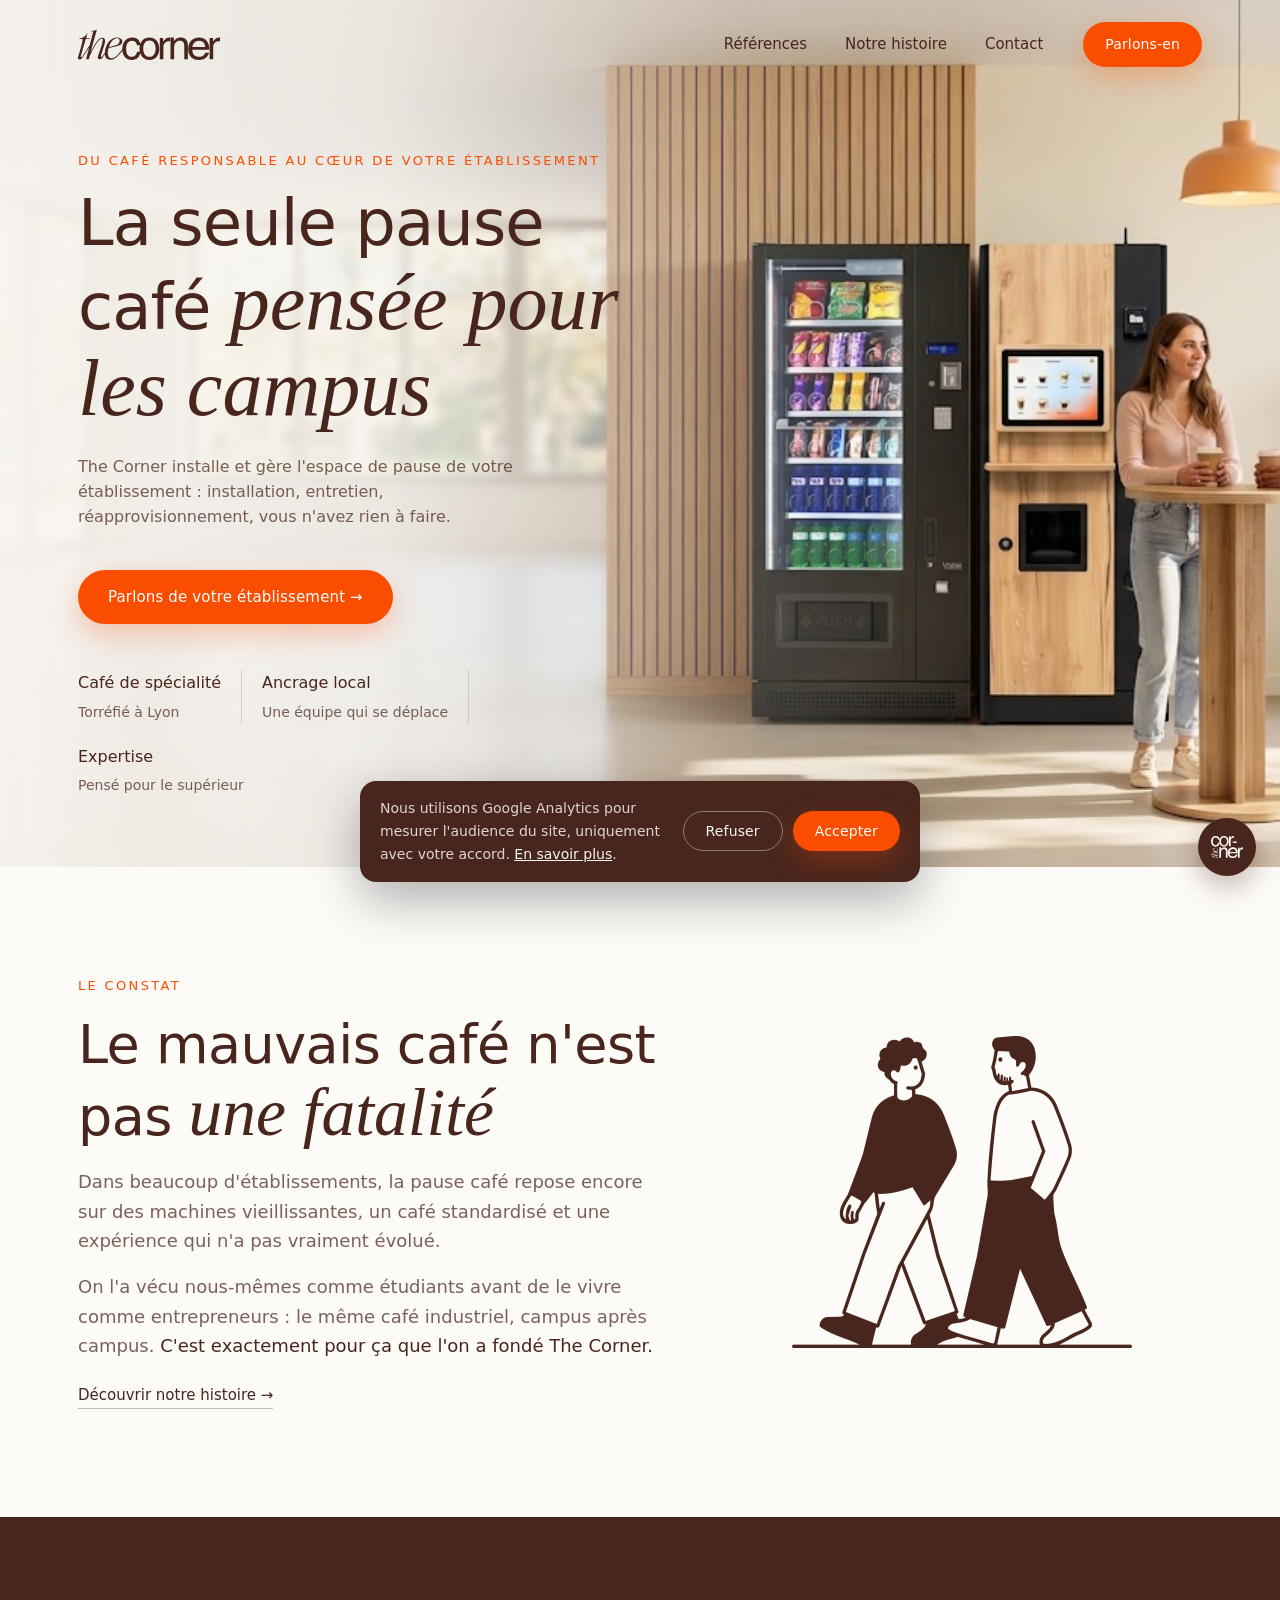
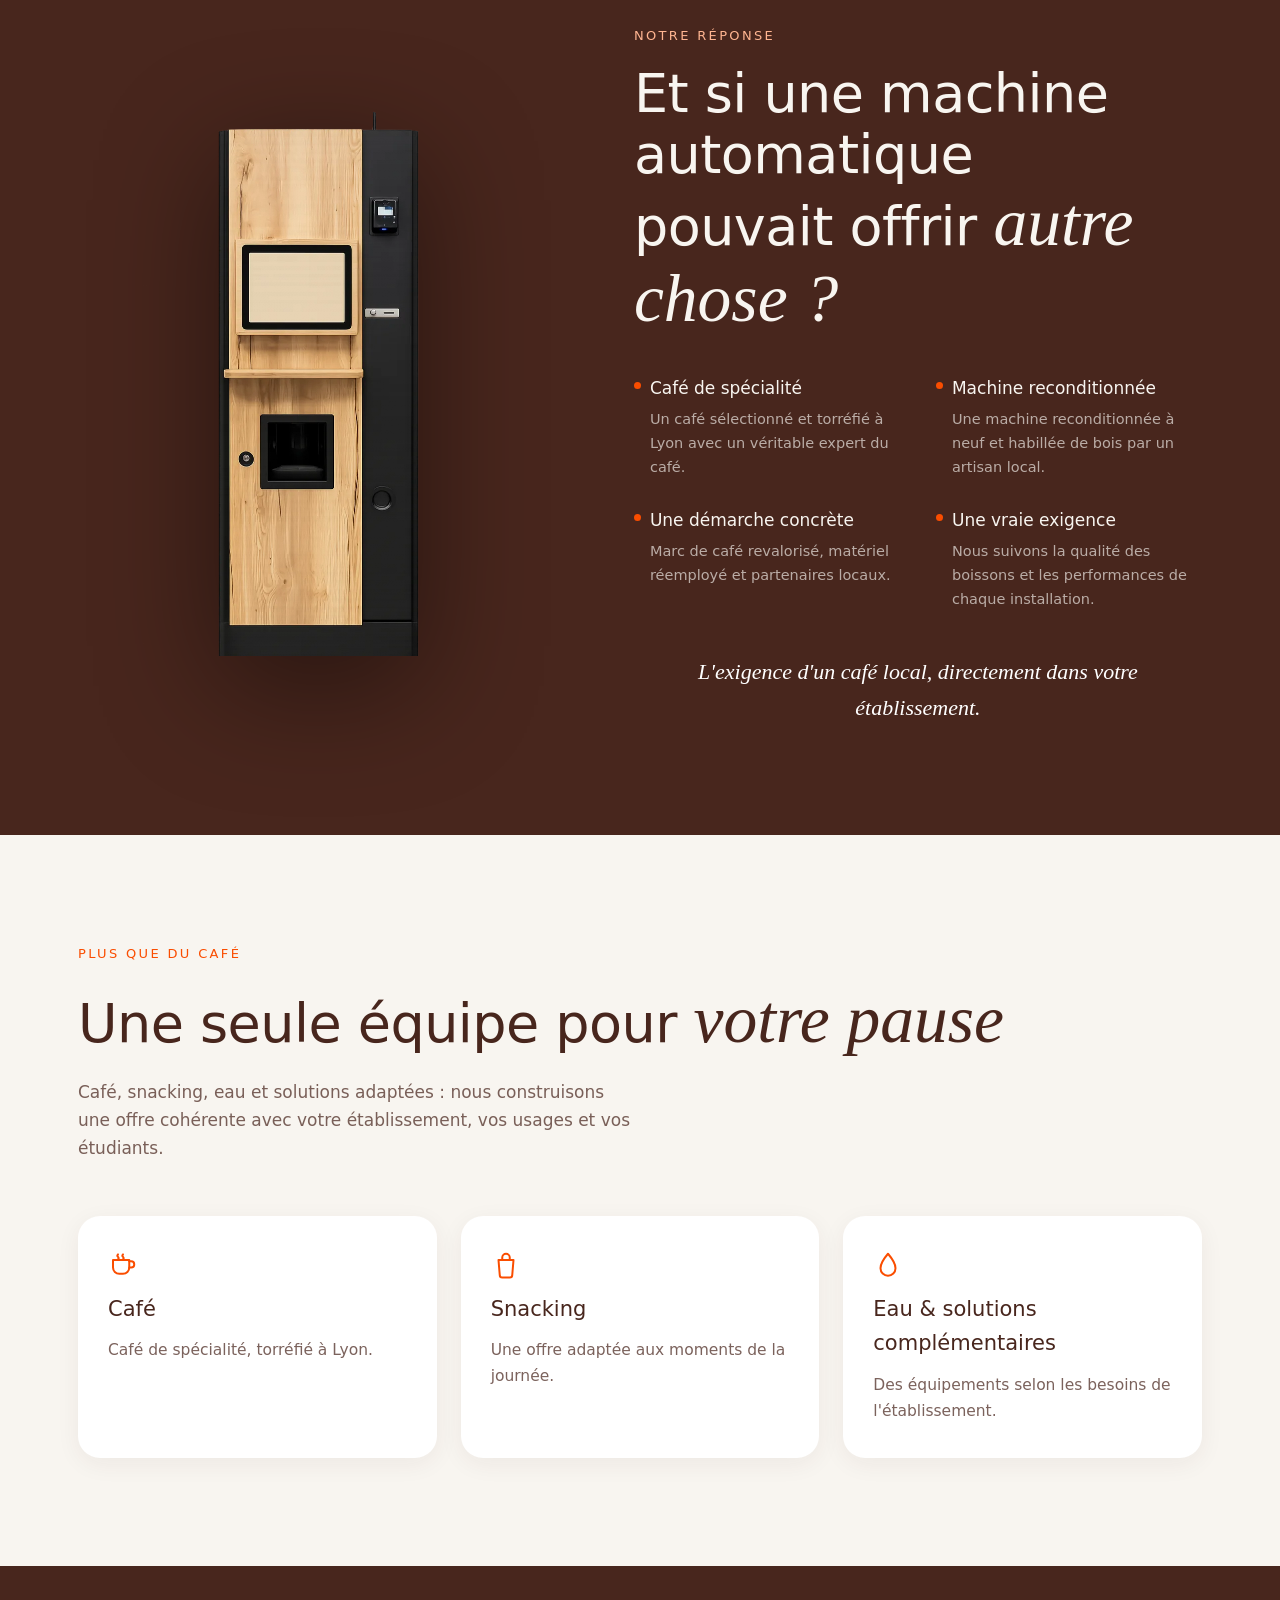
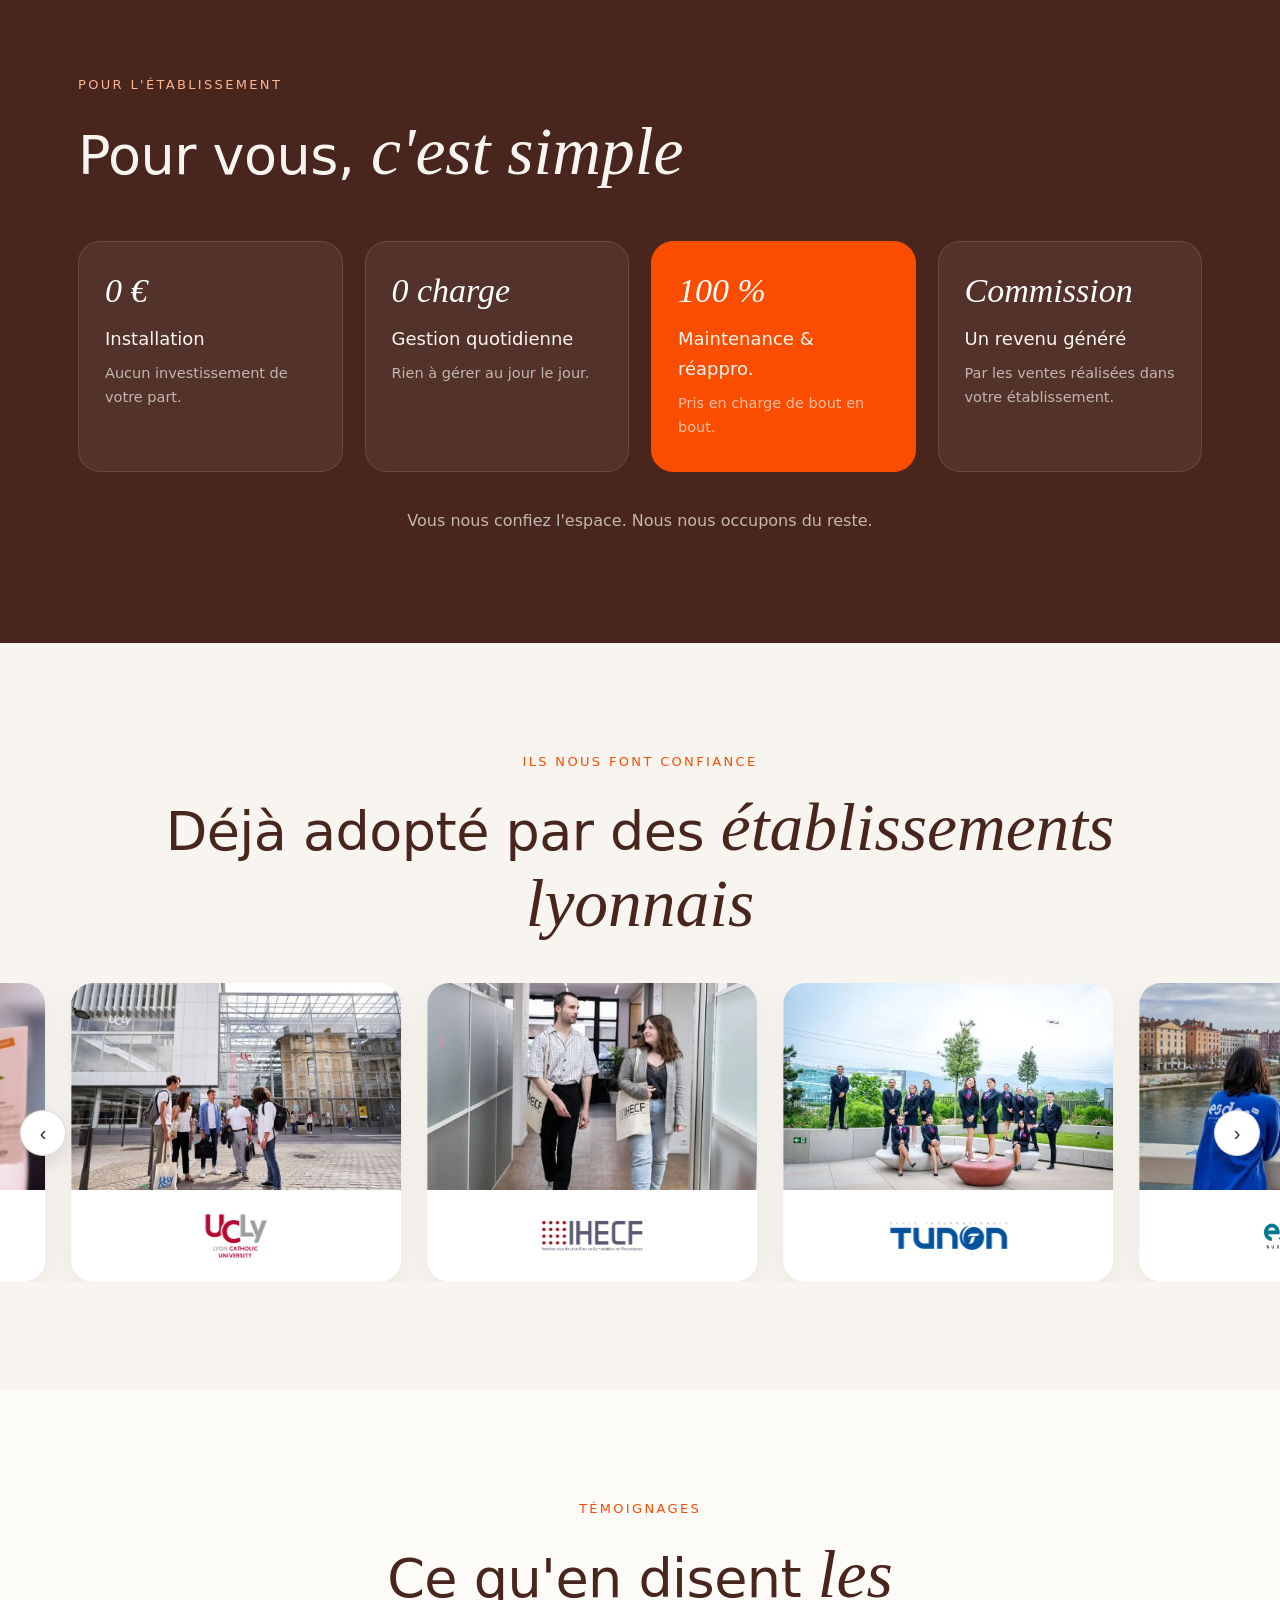
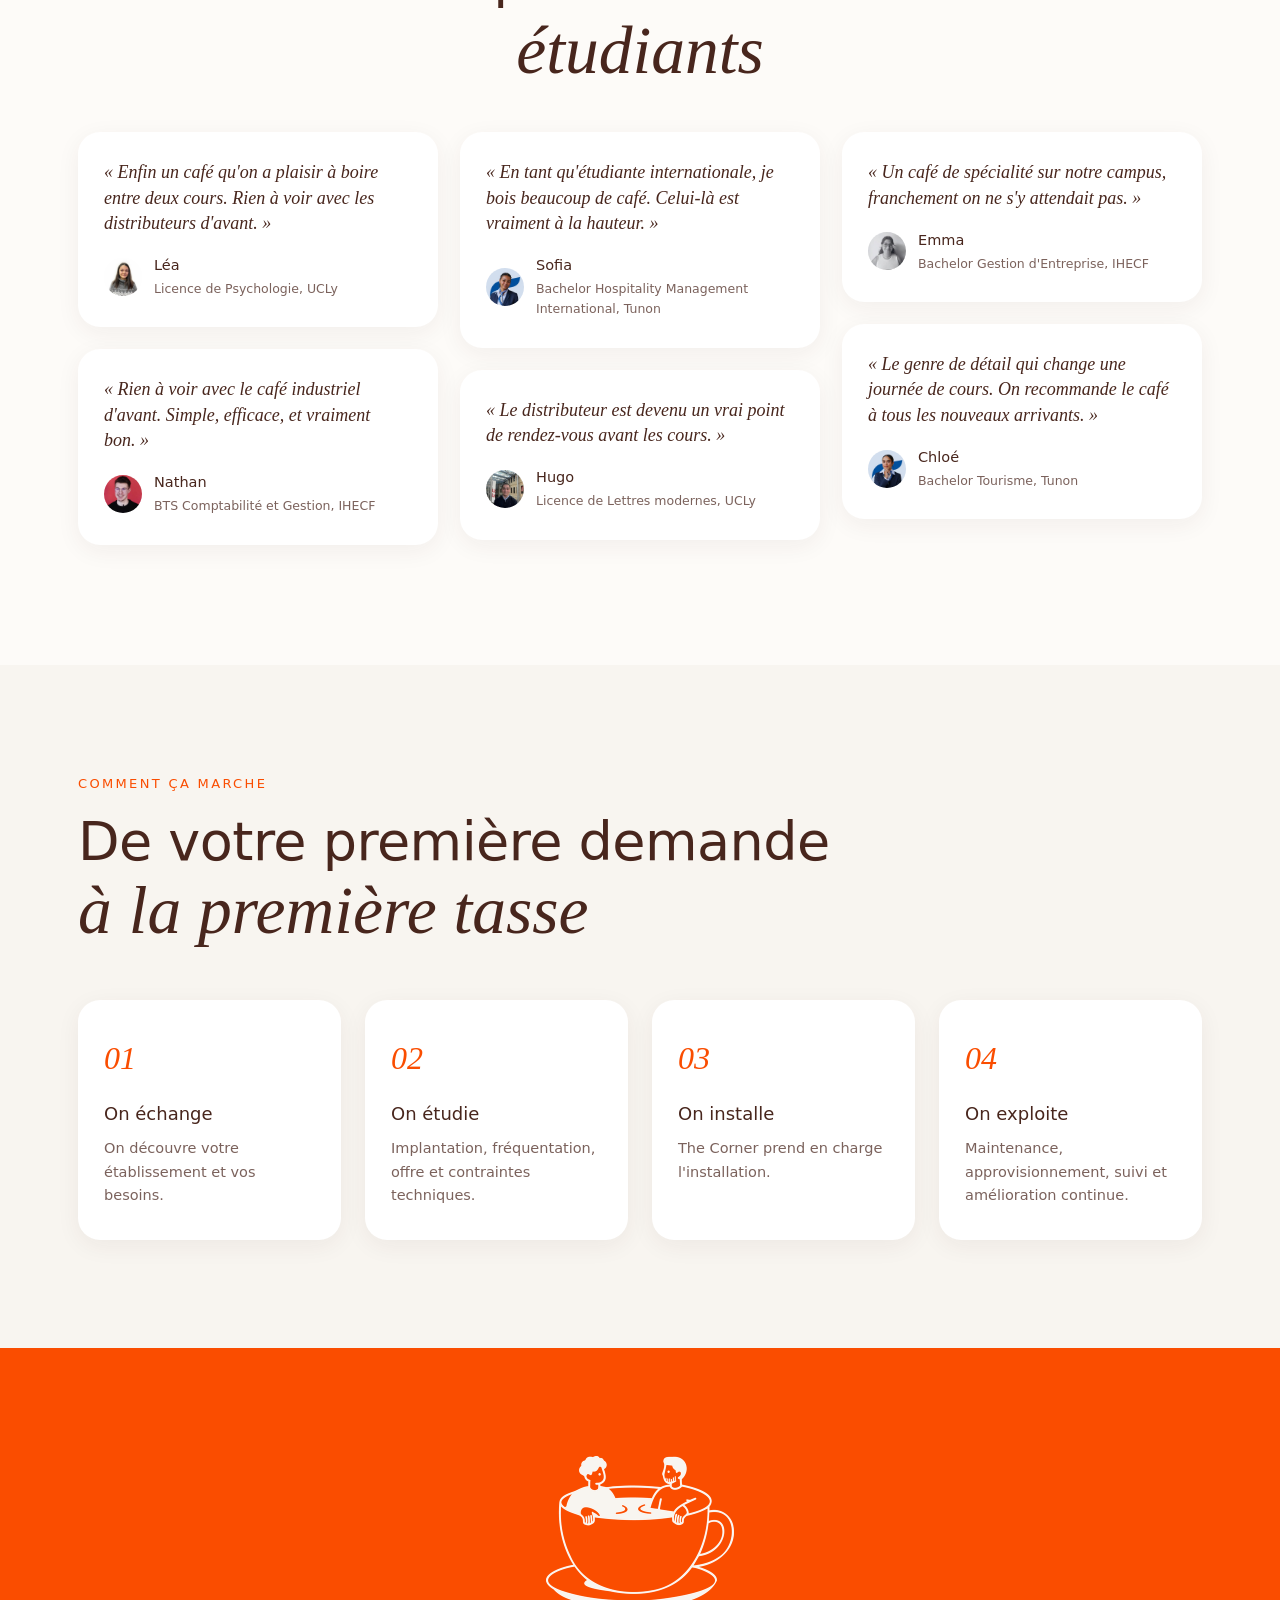
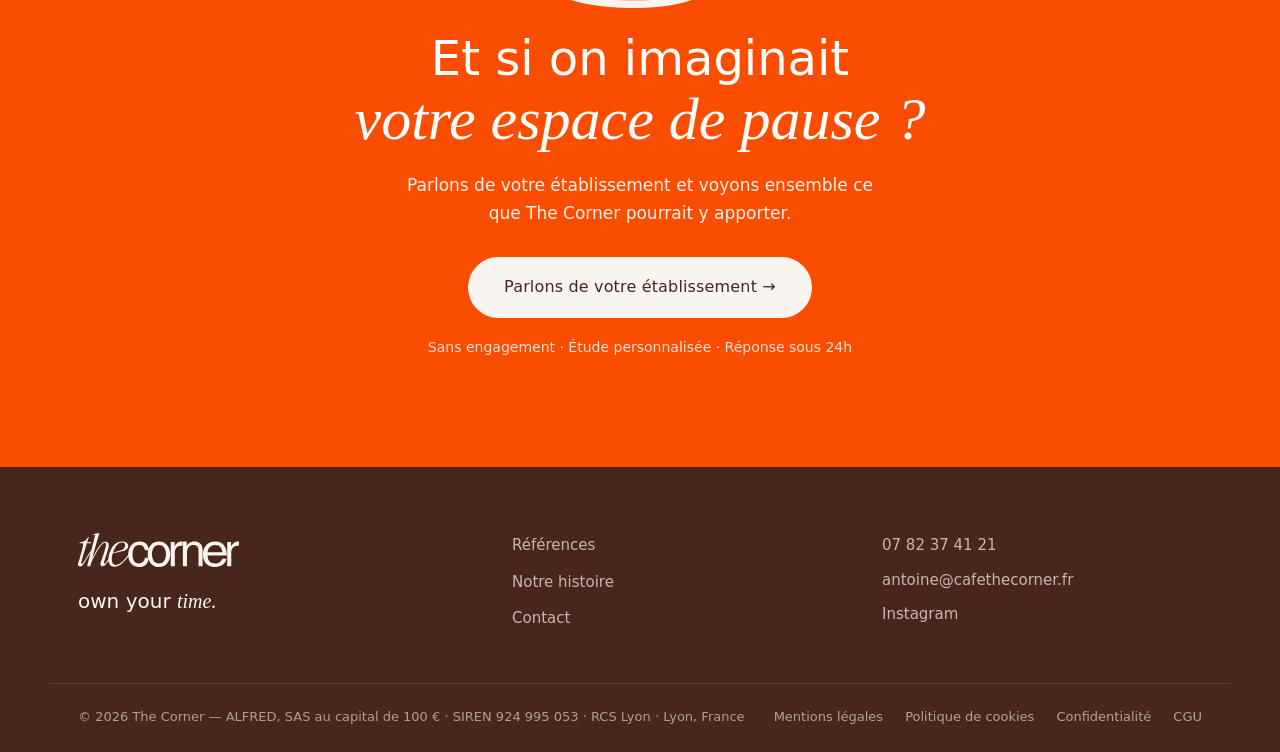
==== index.html @ 3a8b6c9b "Défère le chargement du CSS Calendly (non render-blocking) Le widget.css de Calendly était chargé en" ====
<!DOCTYPE html>
<html lang="fr">
<head>
  <meta charset="UTF-8">
  <meta name="viewport" content="width=device-width, initial-scale=1.0">
  <title>Distributeur automatique de café pour campus & écoles | The Corner</title>
  <meta name="description" content="The Corner installe un distributeur automatique de café de spécialité sur votre campus à Lyon : gratuit pour l'établissement, maintenance et réapprovisionnement inclus.">
  <meta property="og:title" content="The Corner — Distributeur automatique de café pour campus & écoles">
  <meta property="og:description" content="Installation gratuite, maintenance incluse, zéro charge de gestion. Le spécialiste du distributeur automatique de café de spécialité pour les campus, à Lyon.">
  <meta property="og:type" content="website">
  <meta property="og:url" content="https://cafethecorner.fr/">
  <meta property="og:locale" content="fr_FR">
  <link rel="canonical" href="https://cafethecorner.fr/">
  <meta property="og:image" content="https://cafethecorner.fr/assets/img/photos/og-image.jpg">
  <meta name="twitter:card" content="summary_large_image">
  <meta name="twitter:title" content="The Corner — Distributeur automatique de café pour campus & écoles">
  <meta name="twitter:description" content="Installation gratuite, maintenance incluse, zéro charge de gestion. Le spécialiste du café de spécialité pour les campus, à Lyon.">
  <meta name="twitter:image" content="https://cafethecorner.fr/assets/img/photos/og-image.jpg">
  <link rel="icon" type="image/png" href="assets/img/logos/favicon.png">
  <link rel="apple-touch-icon" href="assets/img/logos/apple-touch-icon.png">
  <link rel="preload" href="assets/fonts/Poppins-Light.otf" as="font" type="font/otf" crossorigin>
  <link rel="preload" href="assets/fonts/Poppins-Regular.otf" as="font" type="font/otf" crossorigin>
  <link rel="preload" href="assets/fonts/Poppins-Medium.otf" as="font" type="font/otf" crossorigin>
  <link rel="preload" href="assets/fonts/Newsreader-Italic.ttf" as="font" type="font/ttf" crossorigin>
  <link rel="stylesheet" href="assets/css/style.css">
  <link rel="preload" as="style" href="https://assets.calendly.com/assets/external/widget.css" onload="this.onload=null;this.rel='stylesheet'">
  <noscript><link rel="stylesheet" href="https://assets.calendly.com/assets/external/widget.css"></noscript>
  <script type="application/ld+json">
  {
    "@context": "https://schema.org",
    "@type": "Organization",
    "name": "The Corner",
    "alternateName": "ALFRED",
    "url": "https://cafethecorner.fr/",
    "logo": "https://cafethecorner.fr/assets/img/logos/apple-touch-icon.png",
    "image": "https://cafethecorner.fr/assets/img/photos/og-image.jpg",
    "description": "The Corner installe des distributeurs automatiques de café de spécialité sur les campus étudiants à Lyon : installation gratuite, maintenance incluse, commission reversée à l'établissement.",
    "address": {
      "@type": "PostalAddress",
      "streetAddress": "5 rue Gabillot",
      "addressLocality": "Lyon",
      "postalCode": "69003",
      "addressCountry": "FR"
    },
    "contactPoint": {
      "@type": "ContactPoint",
      "telephone": "+33782374121",
      "email": "antoine@cafethecorner.fr",
      "contactType": "customer service",
      "areaServed": "FR",
      "availableLanguage": "French"
    },
    "sameAs": [
      "https://instagram.com/thecorner.coffee"
    ]
  }
  </script>
</head>
<body>

  <header class="header" id="header">
    <div class="container header__inner">
      <a href="index.html" class="header__logo" aria-label="The Corner — accueil">
        <img class="header__logo-img header__logo-img--dark" src="assets/img/logos/logo_principal_marron.svg" alt="The Corner" width="160" height="32">
        <img class="header__logo-img header__logo-img--light" src="assets/img/logos/logo_principal_blanc.svg" alt="The Corner" width="160" height="32">
      </a>
      <div class="header__right">
        <nav class="nav" id="nav" aria-label="Navigation principale">
          <div class="nav__top">
            <a href="index.html" aria-label="The Corner — accueil"><img src="assets/img/logos/logo_principal_marron.svg" alt="The Corner" width="140" height="28"></a>
            <button class="nav__close" id="navClose" aria-label="Fermer le menu">✕</button>
          </div>
          <p class="nav__kicker">Menu /</p>
          <div class="nav__links">
            <a href="references.html" class="nav__link">Références</a>
            <a href="histoire.html" class="nav__link">Notre histoire</a>
            <a href="contact.html" class="nav__link">Contact</a>
          </div>
          <div class="nav__divider"></div>
          <div class="nav__contact">
            <p class="nav__kicker">The Corner /</p>
            <a href="mailto:antoine@cafethecorner.fr">antoine@cafethecorner.fr</a>
          </div>
          <div class="nav__cols">
            <div>
              <p class="nav__kicker">Légal /</p>
              <a href="mentions-legales.html">Mentions légales</a>
              <a href="politique-cookies.html">Politique de cookies</a>
              <a href="politique-confidentialite.html">Confidentialité</a>
              <a href="cgu.html">CGU</a>
            </div>
            <div>
              <p class="nav__kicker">Suivre /</p>
              <a href="https://instagram.com/thecorner.coffee" target="_blank" rel="noopener">Instagram ↗</a>
            </div>
          </div>
          <span class="nav__handle" aria-hidden="true"></span>
        </nav>
        <div class="header__actions">
          <a href="contact.html" class="btn btn--primary btn--small" data-book-call>Parlons-en</a>
          <button class="burger" id="burger" aria-label="Ouvrir le menu" aria-expanded="false"><span></span><span></span></button>
        </div>
      </div>
    </div>
  </header>

  <main>

    <!-- 01 · HERO — se projeter -->
    <section class="hero">
      <div class="hero__bg" aria-hidden="true"></div>
      <div class="container hero__inner">
        <div class="hero__content">
          <p class="eyebrow">Du café responsable au cœur de votre établissement</p>
          <h1 class="hero__title">La seule pause café <em>pensée <br class="hero__tabletbreak">pour les campus</em></h1>
          <p class="hero__text">The Corner installe et gère l'espace de pause de votre établissement&nbsp;: installation, entretien, réapprovisionnement, vous n'avez rien à faire.</p>
          <div class="hero__actions">
            <a href="contact.html" class="btn btn--primary">Parlons de votre établissement →</a>
          </div>
          <div class="hero__trust">
            <div class="hero__trust-item">
              <p class="hero__trust-title">Café de spécialité</p>
              <p class="hero__trust-sub">Torréfié à Lyon</p>
            </div>
            <span class="hero__trust-divider" aria-hidden="true"></span>
            <div class="hero__trust-item">
              <p class="hero__trust-title">Ancrage local</p>
              <p class="hero__trust-sub">Une équipe qui se déplace</p>
            </div>
            <span class="hero__trust-divider" aria-hidden="true"></span>
            <div class="hero__trust-item">
              <p class="hero__trust-title">Expertise</p>
              <p class="hero__trust-sub">Pensé pour le supérieur</p>
            </div>
          </div>
        </div>
      </div>
    </section>

    <!-- 02 · LE CONSTAT — créer le besoin -->
    <section class="constat section section--alt">
      <div class="container constat__inner">
        <div class="constat__body reveal">
          <p class="eyebrow">Le constat</p>
          <h2 class="section__title">Le mauvais café n'est pas <em>une fatalité</em></h2>
          <p class="constat__text">Dans beaucoup d'établissements, la pause café repose encore sur des machines vieillissantes, un café standardisé et une expérience qui n'a pas vraiment évolué.</p>
          <p class="constat__text">On l'a vécu nous-mêmes comme étudiants avant de le vivre comme entrepreneurs&nbsp;: le même café industriel, campus après campus. <strong>C'est exactement pour ça que l'on a fondé The Corner.</strong></p>
          <a href="histoire.html" class="constat__link">Découvrir notre histoire →</a>
        </div>
        <figure class="constat__visual reveal reveal--delay">
          <img src="assets/img/illustrations/duo-marche.png" width="680" height="624" alt="Deux étudiants qui discutent en marchant sur le campus">
        </figure>
      </div>
    </section>

    <!-- 03 · THE CORNER — notre réponse -->
    <section class="machine section" id="reponse">
      <div class="container machine__inner">
        <figure class="machine__visual reveal">
          <img src="assets/img/photos/machine-detouree.webp" width="747" height="1120" onerror="this.onerror=null;this.src='assets/img/photos/machine-fallback.jpg'" alt="Distributeur de café signature The Corner, habillage bois et façade noir mat">
        </figure>
        <div class="machine__content reveal reveal--delay">
          <p class="eyebrow eyebrow--light">Notre réponse</p>
          <h2 class="section__title">Et si une machine automatique<br>pouvait offrir <em>autre chose&nbsp;?</em></h2>
          <ul class="machine__features">
            <li><h3>Café de spécialité</h3><p>Un café sélectionné et torréfié à Lyon avec un véritable expert du café.</p></li>
            <li><h3>Machine reconditionnée</h3><p>Une machine reconditionnée à neuf et habillée de bois par un artisan local.</p></li>
            <li><h3>Une démarche concrète</h3><p>Marc de café revalorisé, matériel réemployé et partenaires locaux.</p></li>
            <li><h3>Une vraie exigence</h3><p>Nous suivons la qualité des boissons et les performances de chaque installation.</p></li>
          </ul>
          <p class="machine__statement">L'exigence d'un café local, directement dans votre établissement.</p>
        </div>
      </div>
    </section>

    <!-- 04 · UNE OFFRE DE PAUSE -->
    <section class="offre section" id="offre">
      <div class="container">
        <div class="offre__head reveal">
          <p class="eyebrow">Plus que du café</p>
          <h2 class="section__title">Une seule équipe pour <em>votre pause</em></h2>
          <p class="section__intro">Café, snacking, eau et solutions adaptées&nbsp;: nous construisons une offre cohérente avec votre établissement, vos usages et vos étudiants.</p>
        </div>
        <div class="offre__grid">
          <article class="card reveal">
            <span class="card__icon" aria-hidden="true">
              <svg viewBox="0 0 24 24" fill="none" stroke="currentColor" stroke-width="1.6" stroke-linecap="round" stroke-linejoin="round">
                <path d="M4 8h13v6a5 5 0 0 1-5 5H9a5 5 0 0 1-5-5V8Z"/>
                <path d="M17 9h1.5a2.5 2.5 0 0 1 0 5H17"/>
                <path d="M8 3.5c-.7.7-.7 1.3 0 2s.7 1.3 0 2"/>
                <path d="M12 3.5c-.7.7-.7 1.3 0 2s.7 1.3 0 2"/>
              </svg>
            </span>
            <h3>Café</h3>
            <p>Café de spécialité, torréfié à Lyon.</p>
          </article>
          <article class="card reveal">
            <span class="card__icon" aria-hidden="true">
              <svg viewBox="0 0 24 24" fill="none" stroke="currentColor" stroke-width="1.6" stroke-linecap="round" stroke-linejoin="round">
                <path d="M6 8h12l-1 12a2 2 0 0 1-2 2H9a2 2 0 0 1-2-2L6 8Z"/>
                <path d="M9 8V6a3 3 0 0 1 6 0v2"/>
              </svg>
            </span>
            <h3>Snacking</h3>
            <p>Une offre adaptée aux moments de la journée.</p>
          </article>
          <article class="card reveal">
            <span class="card__icon" aria-hidden="true">
              <svg viewBox="0 0 24 24" fill="none" stroke="currentColor" stroke-width="1.6" stroke-linecap="round" stroke-linejoin="round">
                <path d="M12 3s6 7 6 11.5A6 6 0 0 1 6 14.5C6 10 12 3 12 3Z"/>
              </svg>
            </span>
            <h3>Eau &amp; solutions complémentaires</h3>
            <p>Des équipements selon les besoins de l'établissement.</p>
          </article>
        </div>
      </div>
    </section>

    <!-- 05 · POUR L'ÉTABLISSEMENT — la simplicité -->
    <section class="modele section" id="modele">
      <div class="container">
        <div class="modele__head reveal">
          <p class="eyebrow eyebrow--light">Pour l'établissement</p>
          <h2 class="section__title">Pour vous, <em>c'est simple</em></h2>
        </div>
        <div class="modele__grid reveal">
          <div class="modele__card"><span class="modele__big">0&nbsp;€</span><h3>Installation</h3><p>Aucun investissement de votre part.</p></div>
          <div class="modele__card"><span class="modele__big">0 charge</span><h3>Gestion quotidienne</h3><p>Rien à gérer au jour le jour.</p></div>
          <div class="modele__card modele__card--accent"><span class="modele__big">100&nbsp;%</span><h3>Maintenance &amp; réappro.</h3><p>Pris en charge de bout en bout.</p></div>
          <div class="modele__card"><span class="modele__big">Commission</span><h3>Un revenu généré</h3><p>Par les ventes réalisées dans votre établissement.</p></div>
        </div>
        <p class="modele__note reveal">Vous nous confiez l'espace. Nous nous occupons du reste.</p>
      </div>
    </section>

    <!-- 06 · LA PREUVE — ils nous font confiance -->
    <section class="section logos">
      <div class="container">
        <div class="logos__head reveal">
          <p class="eyebrow">Ils nous font confiance</p>
          <h2 class="section__title">Déjà adopté par des <em>établissements lyonnais</em></h2>
        </div>
      </div>
      <div class="logos__carousel reveal">
          <button type="button" class="logos__nav logos__nav--prev" id="logosPrev" aria-label="Écoles précédentes">‹</button>
          <div class="logos__viewport">
            <div class="logos__track" id="logosTrack">
              <a class="logos__card" href="references.html" aria-label="UCLy — voir nos références">
                <span class="logos__photo" data-name="UCLy"><img src="assets/img/photos/ref-ucly.webp" alt="Campus de l'UCLy" onerror="this.style.display='none';this.parentNode.classList.add('logos__photo--ph')"></span>
                <span class="logos__logo"><img src="assets/img/logos/ecoles/ucly.png" width="139" height="104" alt="UCLy — Université Catholique de Lyon"></span>
              </a>
              <a class="logos__card" href="references.html" aria-label="IHECF — voir nos références">
                <span class="logos__photo" data-name="IHECF"><img src="assets/img/photos/ref-ihecf.webp" alt="IHECF" onerror="this.style.display='none';this.parentNode.classList.add('logos__photo--ph')"></span>
                <span class="logos__logo"><img src="assets/img/logos/ecoles/ihecf.png" width="227" height="88" alt="IHECF"></span>
              </a>
              <a class="logos__card" href="references.html" aria-label="Tunon — voir nos références">
                <span class="logos__photo" data-name="Tunon"><img src="assets/img/photos/ref-tunon.webp" alt="École Internationale Tunon" onerror="this.style.display='none';this.parentNode.classList.add('logos__photo--ph')"></span>
                <span class="logos__logo"><img src="assets/img/logos/ecoles/tunon.png" width="266" height="88" alt="École Internationale Tunon"></span>
              </a>
              <a class="logos__card" href="references.html" aria-label="ESDES — école de l'UCLy">
                <span class="logos__photo" data-name="ESDES"><img src="assets/img/photos/ref-esdes.webp" alt="Étudiantes de l'ESDES, école de l'UCLy" onerror="this.style.display='none';this.parentNode.classList.add('logos__photo--ph')"></span>
                <span class="logos__logo"><img src="assets/img/logos/ecoles/esdes.png" width="229" height="76" alt="ESDES Business School — UCLy"></span>
              </a>
              <a class="logos__card" href="references.html" aria-label="ESTBB — école de l'UCLy">
                <span class="logos__photo" data-name="ESTBB"><img src="assets/img/photos/ref-estbb.webp" alt="Laboratoire de l'ESTBB, école de l'UCLy" onerror="this.style.display='none';this.parentNode.classList.add('logos__photo--ph')"></span>
                <span class="logos__logo"><img src="assets/img/logos/ecoles/estbb.webp" width="182" height="76" alt="ESTBB — École d'ingénieurs en biotechnologies — UCLy"></span>
              </a>
              <a class="logos__card" href="references.html" aria-label="ESTRI — école de l'UCLy">
                <span class="logos__photo" data-name="ESTRI"><img src="assets/img/photos/ref-estri.webp" alt="Étudiante de l'ESTRI, école de l'UCLy" onerror="this.style.display='none';this.parentNode.classList.add('logos__photo--ph')"></span>
                <span class="logos__logo"><img src="assets/img/logos/ecoles/estri.webp" width="134" height="64" alt="ESTRI — UCLy"></span>
              </a>
            </div>
          </div>
          <button type="button" class="logos__nav logos__nav--next" id="logosNext" aria-label="Écoles suivantes">›</button>
      </div>
    </section>

    <section class="section section--alt">
      <div class="container">
        <div class="testi__head reveal">
          <p class="eyebrow">Témoignages</p>
          <h2 class="section__title">Ce qu'en disent <em>les étudiants</em></h2>
        </div>
        <div class="testi__grid reveal">
          <blockquote class="testi__card">
            <p class="testi__quote">«&nbsp;Enfin un café qu'on a plaisir à boire entre deux cours. Rien à voir avec les distributeurs d'avant.&nbsp;»</p>
            <footer class="testi__meta">
              <span class="testi__avatar"><img src="assets/img/photos/testi-lea.jpg" alt="" loading="lazy"></span>
              <span><cite>Léa</cite><span class="testi__role">Licence de Psychologie, UCLy</span></span>
            </footer>
          </blockquote>
          <blockquote class="testi__card">
            <p class="testi__quote">«&nbsp;Rien à voir avec le café industriel d'avant. Simple, efficace, et vraiment bon.&nbsp;»</p>
            <footer class="testi__meta">
              <span class="testi__avatar"><img src="assets/img/photos/testi-nathan.jpg" alt="" loading="lazy"></span>
              <span><cite>Nathan</cite><span class="testi__role">BTS Comptabilité et Gestion, IHECF</span></span>
            </footer>
          </blockquote>
          <blockquote class="testi__card">
            <p class="testi__quote">«&nbsp;En tant qu'étudiante internationale, je bois beaucoup de café. Celui-là est vraiment à la hauteur.&nbsp;»</p>
            <footer class="testi__meta">
              <span class="testi__avatar"><img src="assets/img/photos/testi-sofia.jpg" alt="" loading="lazy"></span>
              <span><cite>Sofia</cite><span class="testi__role">Bachelor Hospitality Management International, Tunon</span></span>
            </footer>
          </blockquote>
          <blockquote class="testi__card">
            <p class="testi__quote">«&nbsp;Le distributeur est devenu un vrai point de rendez-vous avant les cours.&nbsp;»</p>
            <footer class="testi__meta">
              <span class="testi__avatar"><img src="assets/img/photos/testi-hugo.jpg" alt="" loading="lazy"></span>
              <span><cite>Hugo</cite><span class="testi__role">Licence de Lettres modernes, UCLy</span></span>
            </footer>
          </blockquote>
          <blockquote class="testi__card">
            <p class="testi__quote">«&nbsp;Un café de spécialité sur notre campus, franchement on ne s'y attendait pas.&nbsp;»</p>
            <footer class="testi__meta">
              <span class="testi__avatar"><img src="assets/img/photos/testi-emma.jpg" alt="" loading="lazy"></span>
              <span><cite>Emma</cite><span class="testi__role">Bachelor Gestion d'Entreprise, IHECF</span></span>
            </footer>
          </blockquote>
          <blockquote class="testi__card">
            <p class="testi__quote">«&nbsp;Le genre de détail qui change une journée de cours. On recommande le café à tous les nouveaux arrivants.&nbsp;»</p>
            <footer class="testi__meta">
              <span class="testi__avatar"><img src="assets/img/photos/testi-chloe.jpg" alt="" loading="lazy"></span>
              <span><cite>Chloé</cite><span class="testi__role">Bachelor Tourisme, Tunon</span></span>
            </footer>
          </blockquote>
        </div>
      </div>
    </section>

    <!-- 07 · COMMENT ÇA MARCHE — enlever la friction -->
    <section class="process section" id="process">
      <div class="container">
        <div class="process__head reveal">
          <p class="eyebrow">Comment ça marche</p>
          <h2 class="section__title">De votre première demande<br><em>à la première tasse</em></h2>
        </div>
        <ol class="process__steps reveal">
          <li><span class="process__num">01</span><h3>On échange</h3><p>On découvre votre établissement et vos besoins.</p></li>
          <li><span class="process__num">02</span><h3>On étudie</h3><p>Implantation, fréquentation, offre et contraintes techniques.</p></li>
          <li><span class="process__num">03</span><h3>On installe</h3><p>The Corner prend en charge l'installation.</p></li>
          <li><span class="process__num">04</span><h3>On exploite</h3><p>Maintenance, approvisionnement, suivi et amélioration continue.</p></li>
        </ol>
      </div>
    </section>

    <!-- 08 · CTA FINAL — passer à l'action -->
    <section class="cta section section--orange">
      <div class="container reveal">
        <img class="cta__illu" src="assets/img/illustrations/blanc/scene-1.png" width="376" height="304" alt="" aria-hidden="true">
        <h2 class="cta__title">Et si on imaginait<br><em>votre espace de pause&nbsp;?</em></h2>
        <p class="cta__text">Parlons de votre établissement et voyons ensemble ce que The Corner pourrait y apporter.</p>
        <a href="contact.html" class="btn btn--light btn--big">Parlons de votre établissement →</a>
        <p class="cta__note">Sans engagement · Étude personnalisée · Réponse sous 24h</p>
      </div>
    </section>

  </main>

  <!-- FOOTER -->
  <footer class="footer">
    <div class="container footer__inner">
      <div class="footer__brand">
        <img src="assets/img/logos/logo_principal_blanc.svg" alt="The Corner" width="180" height="36">
        <p class="footer__baseline">own your <em>time.</em></p>
      </div>
      <nav class="footer__nav" aria-label="Pied de page">
        <a href="references.html">Références</a>
        <a href="histoire.html">Notre histoire</a>
        <a href="contact.html">Contact</a>
      </nav>
      <div class="footer__meta">
        <p><a href="tel:+33782374121">07 82 37 41 21</a></p>
        <p><a href="mailto:antoine@cafethecorner.fr">antoine@cafethecorner.fr</a></p>
        <p><a href="https://instagram.com/thecorner.coffee" target="_blank" rel="noopener">Instagram</a></p>
      </div>
    </div>
    <div class="container footer__legal">
      <p>© 2026 The Corner — ALFRED, SAS au capital de 100 € · SIREN 924 995 053 · RCS Lyon · Lyon, France</p>
      <p class="footer__legal-links">
        <a href="mentions-legales.html">Mentions légales</a>
        <a href="politique-cookies.html">Politique de cookies</a><a href="politique-confidentialite.html">Confidentialité</a><a href="cgu.html">CGU</a>
      </p>
    </div>
  </footer>

  <div class="cookie" id="cookieBanner" hidden>
    <p>Nous utilisons Google Analytics pour mesurer l'audience du site, uniquement avec votre accord. <a href="politique-cookies.html">En savoir plus</a>.</p>
    <div class="cookie__actions">
      <button class="btn btn--small btn--ghost" id="cookieRefuse">Refuser</button>
      <button class="btn btn--small btn--primary" id="cookieAccept">Accepter</button>
    </div>
  </div>

    <script src="https://assets.calendly.com/assets/external/widget.js" async></script>
<script src="assets/js/main.js"></script>
<!-- Cloudflare Web Analytics --><script type='module' src='https://static.cloudflareinsights.com/beacon.min.js' data-cf-beacon='{"token": "94f4d6f1435a416b84dbb6d8daf969ca"}'></script><!-- End Cloudflare Web Analytics -->
</body>
</html>
---- assets/css/style.css ----
/* ==========================================================
   THE CORNER — site B2B
   Charte : #48261D brun · #FA4D00 orange · #F8F5F0 blanc cassé · #CAE7F7 bleu doux
   Typos : Poppins (principale) · Newsreader Italic (titres / émotion)
   ========================================================== */

/* ---------- Fonts ---------- */
@font-face { font-family:'Poppins'; src:url('../fonts/Poppins-Light.otf') format('opentype'); font-weight:300; font-style:normal; font-display:optional; }
@font-face { font-family:'Poppins'; src:url('../fonts/Poppins-Regular.otf') format('opentype'); font-weight:400; font-style:normal; font-display:swap; }
@font-face { font-family:'Poppins'; src:url('../fonts/Poppins-Medium.otf') format('opentype'); font-weight:500; font-style:normal; font-display:swap; }
@font-face { font-family:'Poppins'; src:url('../fonts/Poppins-SemiBold.otf') format('opentype'); font-weight:600; font-style:normal; font-display:swap; }
@font-face { font-family:'Poppins'; src:url('../fonts/Poppins-ExtraLightItalic.otf') format('opentype'); font-weight:200; font-style:italic; font-display:swap; }
@font-face { font-family:'Newsreader'; src:url('../fonts/Newsreader-Regular.ttf') format('truetype'); font-weight:400; font-style:normal; font-display:swap; }
@font-face { font-family:'Newsreader'; src:url('../fonts/Newsreader-Italic.ttf') format('truetype'); font-weight:400; font-style:italic; font-display:optional; }
@font-face { font-family:'Newsreader'; src:url('../fonts/Newsreader-MediumItalic.ttf') format('truetype'); font-weight:500; font-style:italic; font-display:swap; }

/* ---------- Variables ---------- */
:root {
  --brun:#48261D; --orange:#FA4D00; --creme:#F8F5F0; --bleu:#CAE7F7;
  --brun-soft:rgba(72,38,29,.72);
  --font-main:'Poppins',system-ui,sans-serif;
  --font-title:'Newsreader',Georgia,serif;
  --radius:22px; --container:1180px;
  --ease:cubic-bezier(.22,.8,.26,.99);
}

/* ---------- Reset ---------- */
*,*::before,*::after { box-sizing:border-box; margin:0; padding:0; }
html { scroll-behavior:smooth; }
html.nav-open, html.nav-open body { overflow:hidden; height:100%; }
body {
  font-family:var(--font-main); font-weight:300; color:var(--brun);
  background:var(--creme); line-height:1.65; -webkit-font-smoothing:antialiased; overflow-x:hidden;
}
img { max-width:100%; display:block; }
a { color:inherit; text-decoration:none; }
ul,ol { list-style:none; }

.container { max-width:var(--container); margin:0 auto; padding:0 28px; }
.section { padding:108px 0; position:relative; }
.section--alt { background:#fdfbf8; }

/* ---------- Typo helpers ---------- */
.eyebrow { font-size:13px; font-weight:500; letter-spacing:.18em; text-transform:uppercase; color:var(--orange); margin-bottom:18px; }
.eyebrow--light { color:#ffb591; }
.section__title { font-weight:400; font-size:clamp(32px,4.4vw,54px); line-height:1.12; letter-spacing:-.01em; }
.section__title em, .hero__title em, .contact__title em {
  font-family:var(--font-title); font-style:italic; font-weight:400; letter-spacing:0; font-size:1.25em;
}
.section__intro { max-width:560px; margin-top:20px; font-size:17px; color:var(--brun-soft); }
.section__intro--light { color:rgba(248,245,240,.78); }

/* ---------- Buttons ---------- */
.btn {
  display:inline-block; padding:15px 30px; border-radius:999px; font-size:15px; font-weight:500;
  letter-spacing:.01em; cursor:pointer; border:none; font-family:inherit;
  transition:transform .25s var(--ease), box-shadow .25s var(--ease), background .25s, color .25s;
}
.btn--primary { background:var(--orange); color:#fff; box-shadow:0 10px 28px rgba(250,77,0,.28); }
.btn--primary:hover { transform:translateY(-3px); box-shadow:0 16px 36px rgba(250,77,0,.36); }
.btn--ghost { border:1.5px solid currentColor; color:var(--brun); background:transparent; }
.btn--ghost:hover { background:var(--brun); color:var(--creme); transform:translateY(-3px); }
.btn--light { background:var(--creme); color:var(--brun); }
.btn--light:hover { transform:translateY(-3px); box-shadow:0 14px 30px rgba(0,0,0,.25); }
.btn--small { padding:11px 22px; font-size:14px; }
.btn--big { padding:17px 36px; font-size:16px; }

/* ---------- Header ---------- */
/* Padding is split between .header and .header__inner so the two sums stay
   equal (22 = 10+12) and the logo/nav/button never shift vertically when the
   floating pill appears. */
.header { position:fixed; inset:0 0 auto 0; z-index:100; padding:22px 0; transition:padding .4s var(--ease); }
.header.is-scrolled { padding:10px 0; }
.header__inner {
  display:flex; align-items:center; justify-content:space-between; border-radius:999px;
  transition:background .4s var(--ease), box-shadow .4s var(--ease), padding .4s var(--ease), backdrop-filter .4s var(--ease);
}
.header.is-scrolled .header__inner {
  background:rgba(72,38,29,.78); backdrop-filter:blur(16px); -webkit-backdrop-filter:blur(16px);
  box-shadow:0 16px 40px rgba(0,0,0,.2); padding:12px 26px;
  width:calc(100% - 32px); margin:0 auto;
}
.header__logo { position:relative; display:block; height:30px; width:142px; }
.header__logo-img { height:30px; width:142px; transition:opacity .3s; }
.header__logo-img--light { display:none; position:absolute; top:0; left:0; }
.header.is-scrolled .header__logo-img--dark { display:none; }
.header.is-scrolled .header__logo-img--light { display:block; }
.header__right { display:flex; align-items:center; gap:40px; }
.header__actions { display:flex; align-items:center; gap:18px; }
.header.menu-open .header__actions .btn { visibility:hidden; }
.nav { display:flex; align-items:center; gap:38px; }
.nav__link { font-size:15px; font-weight:400; position:relative; padding:4px 0; transition:color .35s var(--ease); }
.nav__link::after { content:''; position:absolute; left:0; bottom:0; width:100%; height:1.5px; background:var(--orange); transform:scaleX(0); transform-origin:right; transition:transform .3s var(--ease); }
.nav__link:hover::after { transform:scaleX(1); transform-origin:left; }
.header.is-scrolled .nav__link { color:var(--creme); }
.nav__top, .nav__kicker, .nav__divider, .nav__contact, .nav__cols, .nav__handle { display:none; }
.nav__links { display:contents; }
.burger { display:none; flex-direction:column; gap:5px; background:none; border:none; cursor:pointer; padding:6px; transition:opacity .25s; }
.burger span { width:22px; height:2px; background:var(--brun); transition:background .35s var(--ease); }
.header.is-scrolled .burger span { background:var(--creme); }
.burger.is-open { opacity:0; pointer-events:none; }

/* ---------- Hero ---------- */
.hero { position:relative; min-height:min(100vh,860px); display:flex; align-items:center; padding:150px 0 70px; overflow:hidden; }
.hero__bg {
  position:absolute; inset:0; z-index:-1;
  background:
    linear-gradient(90deg, rgba(248,245,240,.95) 0%, rgba(248,245,240,.8) 30%, rgba(248,245,240,.2) 58%, rgba(248,245,240,0) 76%),
    url('../img/photos/hero-photo-7.jpg') left center/cover no-repeat;
}
.hero__inner { width:100%; display:grid; grid-template-columns:1.08fr .92fr; gap:56px; align-items:center; }
.constat__inner { display:grid; grid-template-columns:1.1fr .9fr; gap:56px; align-items:center; }
.hero__title { font-weight:400; font-size:clamp(38px,5.2vw,64px); line-height:1.08; letter-spacing:-.015em; margin-bottom:24px; }
.hero__text { font-size:16px; line-height:1.55; max-width:460px; color:var(--brun-soft); margin-bottom:40px; }
.hero__actions { display:flex; gap:16px; flex-wrap:wrap; margin-bottom:46px; }
.hero__trust { display:flex; align-items:flex-start; gap:20px; flex-wrap:wrap; }
.hero__trust-item { display:flex; flex-direction:column; gap:4px; }
.hero__trust-title { font-size:16px; font-weight:500; color:var(--brun); }
.hero__trust-sub { font-size:14px; color:var(--brun-soft); }
.hero__trust-divider { width:1px; align-self:stretch; background:rgba(72,38,29,.16); }

.hero__visual { position:relative; display:flex; justify-content:center; }
.hero__machine-wrap { position:relative; display:flex; justify-content:center; }
.hero__machine { max-height:560px; width:auto; margin:0 auto; filter:drop-shadow(0 28px 46px rgba(72,38,29,.30)); }
.hero__machine--fallback { border-radius:var(--radius); background:linear-gradient(160deg,rgba(255,255,255,.6),rgba(202,231,247,.4)); padding:24px; }

/* ---------- Trust ---------- */
.trust { padding:54px 0; background:var(--brun); color:var(--creme); }
.trust__stats { display:grid; grid-template-columns:repeat(4,1fr); gap:28px; text-align:center; margin-bottom:46px; }
.trust__num { display:block; font-family:var(--font-title); font-style:italic; font-size:clamp(30px,3.4vw,42px); color:#fff; line-height:1; margin-bottom:8px; }
.trust__label { font-size:14px; color:rgba(248,245,240,.66); }
.trust__title { text-align:center; font-size:13px; letter-spacing:.16em; text-transform:uppercase; color:rgba(248,245,240,.5); margin-bottom:24px; }
.trust__logo-row { display:flex; justify-content:center; align-items:center; gap:26px; flex-wrap:wrap; }
.trust__logo {
  width:158px; height:96px; background:#fff; border-radius:16px; padding:16px 22px;
  display:flex; align-items:center; justify-content:center; box-shadow:0 10px 26px rgba(0,0,0,.16);
  transition:transform .3s var(--ease);
}
.trust__logo:hover { transform:translateY(-4px); }
.trust__logo img { max-height:100%; max-width:100%; width:auto; object-fit:contain; }
.trust__logo--empty { background:transparent; box-shadow:none; border:1px dashed rgba(248,245,240,.28); }
.trust__logo--empty span {
  font-family:var(--font-title); font-style:italic; font-size:24px; color:rgba(248,245,240,.6);
}

/* ---------- Problème ---------- */
.problem__inner { display:grid; grid-template-columns:.9fr 1.1fr; gap:64px; align-items:center; }
.problem__col--text p { font-size:18px; color:var(--brun-soft); margin-bottom:18px; }
.problem__col--text strong { color:var(--brun); font-weight:500; }

/* ---------- Machine ---------- */
.machine { background:var(--brun); color:var(--creme); overflow:hidden; }
.machine__inner { display:grid; grid-template-columns:.92fr 1.08fr; gap:72px; align-items:center; }
.machine__visual { display:flex; justify-content:center; }
.machine__visual img { max-height:560px; width:auto; filter:drop-shadow(0 30px 60px rgba(0,0,0,.45)); }
.machine__text { margin:22px 0 36px; font-size:17px; color:rgba(248,245,240,.75); max-width:480px; }
.machine__features { display:grid; grid-template-columns:1fr 1fr; gap:26px 36px; margin-bottom:42px; }
.machine__features h3 { font-size:17px; font-weight:500; margin-bottom:6px; padding-left:16px; position:relative; }
.machine__features h3::before { content:''; position:absolute; left:0; top:8px; width:7px; height:7px; border-radius:50%; background:var(--orange); }
.machine__features p { font-size:14.5px; color:rgba(248,245,240,.65); padding-left:16px; }

/* ---------- Offre ---------- */
.offre__head { margin-bottom:54px; }
.offre__grid { display:grid; grid-template-columns:repeat(3,1fr); gap:24px; }
.card { background:#fff; border-radius:var(--radius); padding:34px 30px; box-shadow:0 6px 24px rgba(72,38,29,.06); transition:transform .3s var(--ease), box-shadow .3s var(--ease); display:flex; flex-direction:column; gap:12px; }
.card:hover { transform:translateY(-6px); box-shadow:0 18px 44px rgba(72,38,29,.13); }
.card h3 { font-size:21px; font-weight:500; }
.card p { font-size:15.5px; color:var(--brun-soft); flex:1; }
.card__icon { font-size:30px; line-height:1; }
.card--feature { grid-column:span 3; background:url('../img/gradients/gradient-01.jpg') center/cover no-repeat; padding:42px 40px; }
.card--feature h3 { font-size:27px; }
.card--feature p { max-width:560px; font-size:16.5px; }
.card--feature strong { color:var(--brun); font-weight:500; }
.card__tag { align-self:flex-start; background:var(--brun); color:var(--creme); font-size:12px; font-weight:500; letter-spacing:.14em; text-transform:uppercase; padding:7px 16px; border-radius:999px; }
.card__link { font-weight:500; color:var(--orange); }
.card__link:hover { text-decoration:underline; }

/* ---------- Modèle ---------- */
.modele { background:var(--brun); color:var(--creme); }
.modele__head { margin-bottom:52px; }
.modele__grid { display:grid; grid-template-columns:repeat(4,1fr); gap:22px; }
.modele__card { background:rgba(248,245,240,.06); border:1px solid rgba(248,245,240,.12); border-radius:var(--radius); padding:32px 26px; transition:transform .3s var(--ease), background .3s; }
.modele__card:hover { transform:translateY(-6px); background:rgba(248,245,240,.1); }
.modele__card--accent { background:var(--orange); border-color:var(--orange); }
.modele__card--accent p { color:rgba(255,255,255,.9); }
.modele__big { display:block; font-family:var(--font-title); font-style:italic; font-size:34px; line-height:1; margin-bottom:16px; color:#fff; }
.modele__card h3 { font-size:18px; font-weight:500; margin-bottom:8px; }
.modele__card p { font-size:14.5px; color:rgba(248,245,240,.68); }
.modele__note { margin-top:36px; text-align:center; font-size:16px; color:rgba(248,245,240,.7); }

/* ---------- Partenariat ---------- */
.partner__inner { display:grid; grid-template-columns:.85fr 1.15fr; gap:64px; align-items:center; }
.partner__illu img { max-width:340px; margin:0 auto; }
.partner__text { font-size:17px; color:var(--brun-soft); margin:22px 0; max-width:520px; }
.partner__text strong { color:var(--brun); font-weight:500; }
.partner__list { display:grid; gap:14px; margin:8px 0 26px; }
.partner__list li { font-size:16px; padding-left:32px; position:relative; color:var(--brun); }
.partner__list li::before { content:'✺'; position:absolute; left:0; color:var(--orange); }

/* ---------- Process ---------- */
.process__head { margin-bottom:52px; }
.process__steps { display:grid; grid-template-columns:repeat(4,1fr); gap:24px; counter-reset:step; }
.process__steps li { background:#fff; border-radius:var(--radius); padding:32px 26px; box-shadow:0 6px 24px rgba(72,38,29,.06); position:relative; transition:transform .3s var(--ease), box-shadow .3s var(--ease); }
.process__steps li:hover { transform:translateY(-6px); box-shadow:0 18px 40px rgba(72,38,29,.12); }
.process__num { font-family:var(--font-title); font-style:italic; font-size:32px; color:var(--orange); display:block; margin-bottom:14px; }
.process__steps h3 { font-size:18px; font-weight:500; margin-bottom:8px; }
.process__steps p { font-size:14.5px; color:var(--brun-soft); }

/* ---------- Références ---------- */
.refs__head { margin-bottom:50px; }
.refs__grid { display:grid; grid-template-columns:1.1fr .9fr; gap:40px; align-items:start; }
.refs__case { background:#fff; border-radius:var(--radius); padding:40px 38px; box-shadow:0 10px 40px rgba(72,38,29,.08); }
.refs__case h3 { font-size:24px; font-weight:500; margin-bottom:16px; }
.refs__case p { font-size:16.5px; color:var(--brun-soft); margin-bottom:14px; }
.refs__case strong { color:var(--brun); font-weight:500; }
.refs__sub { font-size:15px !important; }
.refs__quotes { display:grid; gap:20px; }
.refs__quote { background:url('../img/gradients/gradient-04.jpg') center/cover no-repeat; border-radius:var(--radius); padding:30px 30px; }
.refs__quote p { font-family:var(--font-title); font-style:italic; font-size:20px; line-height:1.4; color:var(--brun); margin-bottom:12px; }
.refs__quote cite { font-style:normal; font-size:13px; font-weight:500; letter-spacing:.04em; text-transform:uppercase; color:var(--orange); }

/* ---------- Histoire ---------- */
.story__inner { display:grid; grid-template-columns:1.15fr .85fr; gap:60px; align-items:center; }
.story__text { font-size:17px; color:var(--brun-soft); margin:22px 0 26px; max-width:540px; }
.story__quote { border-left:3px solid var(--orange); padding-left:22px; margin:26px 0; }
.story__quote p { font-family:var(--font-title); font-style:italic; font-size:23px; line-height:1.35; color:var(--brun); }
.story__quote cite { font-style:normal; font-size:14px; color:var(--brun-soft); display:block; margin-top:8px; }
.story__signature { font-size:16px; color:var(--brun); }
.story__signature strong { font-weight:600; }
.story__signature span { color:var(--brun-soft); font-style:italic; font-family:var(--font-title); font-size:17px; }
.story__illu img { max-width:360px; margin:0 auto; }
.story__illu--tall img { max-width:none; width:auto; max-height:380px; }

/* ---------- Genèse (page Notre histoire) ---------- */
.genesis__top { display:grid; grid-template-columns:1fr 1fr; gap:48px; align-items:start; margin-bottom:56px; }
.genesis__head { padding-top:6px; }
.genesis__lead { font-size:17px; color:var(--brun-soft); margin-top:16px; }
.genesis__story {
  background:url('../img/gradients/gradient-04.jpg') 60% 25%/210% no-repeat;
  border-radius:var(--radius); padding:34px 32px;
}
.genesis__story p { font-size:15.5px; color:var(--brun-soft); }
.genesis__story strong { color:var(--brun); }
.journey { display:flex; flex-wrap:wrap; align-items:flex-start; justify-content:center; gap:18px 10px; margin-bottom:56px; }
.journey__step { display:flex; flex-direction:column; align-items:center; text-align:center; width:150px; gap:12px; }
.journey__icon {
  width:52px; height:52px; border-radius:50%; background:#fff; color:var(--orange);
  display:flex; align-items:center; justify-content:center; box-shadow:0 6px 18px rgba(72,38,29,.08); flex:none;
}
.journey__icon svg { width:24px; height:24px; }
.journey__step p { font-size:13.5px; color:var(--brun); line-height:1.35; }
.journey__arrow { align-self:center; color:var(--brun-soft); opacity:.5; font-size:18px; margin-top:14px; }
.genesis__partner {
  display:flex; align-items:center; gap:28px; max-width:780px; margin:0 auto; padding-top:32px;
  border-top:1px solid rgba(72,38,29,.14);
}
.genesis__partner-logo { width:84px; height:84px; border-radius:50%; flex:none; box-shadow:0 8px 20px rgba(72,38,29,.1); }
.genesis__partner p:last-child { font-size:16px; color:var(--brun-soft); }
.genesis__partner strong { color:var(--brun); }
@media (max-width:860px) {
  .genesis__top { grid-template-columns:1fr; gap:32px; }
}
@media (max-width:720px) {
  .journey__arrow { display:none; }
  .journey__step { width:44%; }
  .genesis__partner { flex-direction:column; text-align:center; gap:18px; }
}

/* ---------- FAQ ---------- */
.faq__inner { max-width:840px; }
.faq__head { margin-bottom:44px; text-align:center; }
.faq__head .eyebrow { color:var(--orange); }
.faq__head .section__title { margin:0 auto; }
.faq__list { display:grid; gap:12px; }
.faq__item { background:#fff; border-radius:16px; box-shadow:0 4px 18px rgba(72,38,29,.05); overflow:hidden; }
.faq__item summary { list-style:none; cursor:pointer; padding:22px 26px; font-size:17px; font-weight:500; display:flex; justify-content:space-between; align-items:center; gap:16px; }
.faq__item summary::-webkit-details-marker { display:none; }
.faq__item summary::after { content:'+'; font-size:24px; font-weight:300; color:var(--orange); transition:transform .3s var(--ease); flex:none; }
.faq__item[open] summary::after { transform:rotate(45deg); }
.faq__answer { padding:0 26px 24px; }
.faq__answer p { font-size:15.5px; color:var(--brun-soft); }
.faq__answer strong { color:var(--brun); font-weight:500; }

/* ---------- Contact ---------- */
.contact { overflow:hidden; }
.contact__bg { position:absolute; inset:0; background:url('../img/gradients/gradient-02.jpg') center/cover no-repeat; z-index:-1; }
.contact__inner { display:grid; grid-template-columns:.9fr 1.1fr; gap:60px; align-items:start; }
.contact__title { font-weight:400; font-size:clamp(34px,4.6vw,56px); line-height:1.1; margin-bottom:20px; }
.contact__text { font-size:18px; color:var(--brun-soft); max-width:420px; margin-bottom:30px; }
.contact__direct { display:grid; gap:14px; }
.contact__direct a { display:inline-flex; align-items:center; gap:8px; font-size:17px; font-weight:500; transition:color .2s; }
.contact__direct a:hover { color:var(--orange); }
.contact__calendly { opacity:.92; }

.contact__form { background:#fff; border-radius:var(--radius); padding:38px 36px; box-shadow:0 20px 60px rgba(72,38,29,.14); }
.form__hp { position:absolute; left:-9999px; width:1px; height:1px; opacity:0; }
.form__row { display:grid; grid-template-columns:1fr 1fr; gap:18px; }
.form__field { display:block; margin-bottom:18px; }
.form__field span { display:block; font-size:14px; font-weight:500; margin-bottom:7px; }
.form__field input, .form__field select, .form__field textarea {
  width:100%; font-family:inherit; font-size:15px; color:var(--brun); background:#fdfbf8;
  border:1.5px solid rgba(72,38,29,.14); border-radius:12px; padding:13px 15px; transition:border-color .2s, background .2s;
}
.form__field input:focus, .form__field select:focus, .form__field textarea:focus {
  outline:none; border-color:var(--orange); background:#fff;
}
.form__field textarea { resize:vertical; }
.form__submit { width:100%; margin-top:6px; }
.form__note { margin-top:14px; font-size:14.5px; min-height:20px; text-align:center; }
.form__note.is-ok { color:#2e7d32; }
.form__note.is-err { color:#c62828; }

/* ---------- Footer ---------- */
.footer { background:var(--brun); color:var(--creme); padding:66px 0 0; }
.footer__inner { display:grid; grid-template-columns:1.2fr 1fr 1fr; gap:50px; padding-bottom:46px; }
.footer__brand img { height:34px; width:auto; }
.footer__baseline { margin-top:18px; font-size:20px; }
.footer__baseline em { font-family:var(--font-title); font-style:italic; }
.footer__nav { display:flex; flex-direction:column; gap:12px; }
.footer__nav a, .footer__meta a { font-size:15px; color:rgba(248,245,240,.7); transition:color .2s; }
.footer__nav a:hover, .footer__meta a:hover { color:var(--orange); }
.footer__meta p { font-size:15px; color:rgba(248,245,240,.7); margin-bottom:10px; }
.footer__legal { border-top:1px solid rgba(248,245,240,.12); padding-top:22px; padding-bottom:24px; display:flex; justify-content:space-between; flex-wrap:wrap; gap:12px; }
.footer__legal p { font-size:13px; color:rgba(248,245,240,.58); }
.footer__legal-links { display:flex; gap:16px 22px; flex-wrap:wrap; }
.footer__legal-links a { color:rgba(248,245,240,.6); }
.footer__legal-links a:hover { color:var(--orange); }

/* ---------- Cookie banner ---------- */
.cookie {
  position:fixed; left:18px; right:18px; bottom:18px; z-index:200; max-width:560px; margin:0 auto;
  background:var(--brun); color:var(--creme); border-radius:16px; padding:16px 20px;
  display:flex; align-items:center; gap:18px; box-shadow:0 18px 50px rgba(0,0,0,.3);
}
.cookie p { font-size:14px; color:rgba(248,245,240,.85); flex:1; }
.cookie a { color:var(--creme); text-decoration:underline; }
.cookie[hidden] { display:none; }
.cookie__actions { display:flex; gap:10px; flex-shrink:0; }
.cookie .btn--ghost { color:var(--creme); border-color:rgba(248,245,240,.4); }
.cookie .btn--ghost:hover { background:rgba(248,245,240,.12); color:var(--creme); }

/* ---------- Legal pages ---------- */
.legal { max-width:760px; margin:0 auto; padding:140px 28px 90px; }
.legal h1 { font-weight:400; font-size:clamp(30px,4vw,46px); margin-bottom:14px; }
.legal h1 em { font-family:var(--font-title); font-style:italic; }
.legal .legal__back { color:var(--orange); font-weight:500; font-size:15px; display:inline-block; margin-bottom:30px; }
.legal h2 { font-size:20px; font-weight:600; margin:34px 0 12px; }
.legal p, .legal li { font-size:16px; color:var(--brun-soft); margin-bottom:10px; }
.legal ul { list-style:disc; padding-left:22px; }
.legal strong { color:var(--brun); font-weight:500; }

/* ---------- Reveal ---------- */
.js .reveal { opacity:0; transform:translateY(34px); transition:opacity .8s var(--ease), transform .8s var(--ease); }
.js .reveal--delay { transition-delay:.16s; }
.js .reveal.is-visible { opacity:1; transform:none; }
@media (prefers-reduced-motion:reduce) {
  .reveal { opacity:1 !important; transform:none !important; transition:none !important; }
  html { scroll-behavior:auto; }
}

/* ---------- Responsive ---------- */
@media (max-width:1020px) {
  .hero__inner, .machine__inner, .problem__inner, .partner__inner, .story__inner, .contact__inner, .refs__grid, .constat__inner, .pagehero__inner { grid-template-columns:1fr; gap:46px; }
  .trust__stats { grid-template-columns:1fr 1fr; gap:30px; }
  .offre__grid { grid-template-columns:1fr 1fr; }
  .card--feature { grid-column:span 2; }
  .modele__grid { grid-template-columns:1fr 1fr; }
  .process__steps { grid-template-columns:1fr 1fr; }
  .footer__inner { grid-template-columns:1fr; gap:36px; }
  .machine__visual img, .hero__machine { max-height:440px; }
  .partner__inner { direction:ltr; }
}
/* Le menu horizontal (5 liens + bouton + logo) ne tient plus en dessous de ~1000px :
   on bascule sur le panneau plein écran plus tôt que les autres ruptures de mise en page. */
@media (max-width:1000px) {
  .nav {
    position:fixed; inset:0; width:100%; height:100vh; background:var(--creme);
    flex-direction:column; align-items:stretch; justify-content:flex-start;
    padding:22px 24px 32px; gap:0; overflow-y:auto; box-shadow:none; z-index:150;
    transform:translateY(-100%); transition:transform .45s var(--ease);
  }
  .nav.is-open { transform:translateY(0); }
  .nav__top { display:flex; align-items:center; justify-content:space-between; padding-bottom:24px; margin-bottom:24px; border-bottom:1px solid rgba(72,38,29,.14); }
  .nav__top img { height:26px; width:auto; }
  .nav__close { background:none; border:none; font-size:22px; line-height:1; color:var(--brun); cursor:pointer; padding:4px; }
  .nav__kicker { display:block; font-size:12px; font-weight:500; letter-spacing:.14em; text-transform:uppercase; color:var(--brun-soft); margin:0 0 14px; }
  .nav__links { display:flex; flex-direction:column; gap:16px; margin-bottom:30px; }
  .nav__links .nav__link { font-size:26px; font-weight:400; padding:0; }
  .nav__divider { display:block; border-top:1px solid rgba(72,38,29,.14); margin-bottom:26px; }
  .nav__contact { display:block; margin-bottom:26px; }
  .nav__contact a { font-size:16px; color:var(--brun); }
  .nav__cols { display:grid; grid-template-columns:1fr 1fr; gap:20px; }
  .nav__cols a { display:block; font-size:14.5px; color:var(--brun-soft); margin-bottom:10px; }
  .nav__handle { display:block; position:absolute; left:50%; bottom:14px; transform:translateX(-50%); width:46px; height:4px; border-radius:999px; background:rgba(72,38,29,.16); }
  .burger { display:flex; z-index:110; }
}
@media (max-width:720px) {
  .section { padding:74px 0; }
  .header__logo, .header__logo-img { width:112px; height:24px; }
  .header__right { gap:8px; }
  .header__actions { gap:8px; }
  .header__actions .btn--small { padding:7px 12px; font-size:12px; white-space:nowrap; }
  .burger { padding:6px 2px 6px 8px; }
  .hero { padding-top:120px; }
  .hero__trust { flex-direction:column; gap:18px; }
  .hero__trust-divider { display:none; }
  .trust__stats { grid-template-columns:1fr 1fr; }
  .trust__logo-row { gap:30px; }
  .offre__grid, .modele__grid, .process__steps { grid-template-columns:1fr; }
  .card--feature { grid-column:span 1; }
  .machine__features { grid-template-columns:1fr; }
  .form__row { grid-template-columns:1fr; gap:0; }
  .footer__legal { flex-direction:column; }
  .cookie { flex-direction:column; text-align:center; gap:12px; }
}

/* ==========================================================
   MULTI-PAGES — composants additionnels
   ========================================================== */

/* Lien de nav actif */
.nav__link--active { color:var(--orange); }
.nav__link--active::after { transform:scaleX(1); transform-origin:left; }


/* Bandeau d'en-tête des pages intérieures */
.pagehero { position:relative; padding:190px 0 96px; overflow:hidden; }
.pagehero::before { content:''; position:absolute; inset:0; z-index:-2; background:url('../img/gradients/gradient-03.jpg') center/cover no-repeat; }
.pagehero::after { content:''; position:absolute; left:0; right:0; bottom:0; height:62%; z-index:-1; background:linear-gradient(180deg, rgba(248,245,240,0), var(--creme)); }
.pagehero__title { font-weight:400; font-size:clamp(34px,5vw,58px); line-height:1.1; letter-spacing:-.01em; }
.pagehero__title em { font-family:var(--font-title); font-style:italic; font-size:1.25em; }
.pagehero__lead { max-width:600px; margin-top:18px; font-size:18px; color:var(--brun-soft); }
.pagehero--center { text-align:center; padding:170px 0 40px; }
.pagehero--center .pagehero__title { max-width:820px; margin:0 auto; }
.pagehero--center + .section { padding-top:40px; }
.pagehero__actions { margin-top:26px; }
.refs-back { display:inline-flex; align-items:center; gap:6px; font-size:14px; font-weight:500; color:var(--brun-soft); margin-bottom:20px; transition:color .2s var(--ease); }
.refs-back:hover { color:var(--orange); }
.pagehero__inner { display:grid; grid-template-columns:1.2fr .8fr; gap:56px; align-items:center; }
.pagehero__illu { display:flex; justify-content:center; }
.pagehero__illu img { max-width:300px; width:100%; height:auto; }

/* Nos valeurs : grille à 4 cartes (indépendante de .offre__grid) */
.valeurs__grid { display:grid; grid-template-columns:repeat(4,1fr); gap:22px; }
@media (max-width:1020px) { .valeurs__grid { grid-template-columns:1fr 1fr; } }
@media (max-width:720px) { .valeurs__grid { grid-template-columns:1fr; } }

/* Variante éditoriale (page Notre histoire) : colonnes séparées par des filets, texte court */
.valeurs__grid--v2 { border-top:1px solid rgba(72,38,29,.14); }
.valeur { padding:32px 26px; border-right:1px solid rgba(72,38,29,.14); display:flex; flex-direction:column; gap:12px; }
.valeur:last-child { border-right:none; }
.valeur__num { font-family:var(--font-title); font-style:italic; font-size:14px; color:var(--orange); }
.valeur__icon {
  width:40px; height:40px; border-radius:50%; border:1.4px solid rgba(72,38,29,.16);
  display:flex; align-items:center; justify-content:center; color:var(--brun); margin-top:4px;
}
.valeur__icon svg { width:18px; height:18px; }
.valeur h3 { font-size:18px; font-weight:500; color:var(--brun); }
.valeur p { font-size:14px; color:var(--brun-soft); line-height:1.5; }
@media (max-width:1020px) {
  .valeur:nth-child(2n) { border-right:none; }
  .valeur:nth-child(n+3) { border-top:1px solid rgba(72,38,29,.14); }
}
@media (max-width:720px) {
  .valeur { border-right:none !important; border-top:1px solid rgba(72,38,29,.14); padding:26px 4px; }
  .valeur:first-child { border-top:none; }
}

/* Aperçus (accueil) */
.peek__head { display:flex; justify-content:space-between; align-items:flex-end; gap:24px; margin-bottom:40px; flex-wrap:wrap; }
.peek__link { color:var(--orange); font-weight:500; font-size:16px; white-space:nowrap; }
.peek__link:hover { text-decoration:underline; }

/* Bande CTA réutilisable (bas de page) */
.cta { background:var(--brun); color:var(--creme); text-align:center; }
.cta__title { font-weight:400; font-size:clamp(30px,4vw,48px); line-height:1.12; margin-bottom:18px; }
.cta__title em { font-family:var(--font-title); font-style:italic; font-size:1.25em; }
.cta__text { color:rgba(248,245,240,.75); max-width:480px; margin:0 auto 30px; font-size:17px; }

/* Photos d'installation (références) */
.install { display:grid; grid-template-columns:repeat(3,1fr); gap:18px; margin-top:34px; }
.install__slot { aspect-ratio:4/3; border-radius:var(--radius); overflow:hidden; background:#fff; box-shadow:0 6px 24px rgba(72,38,29,.06); }
.install__slot img { width:100%; height:100%; object-fit:cover; display:block; }
.install__slot--empty { border:1px dashed rgba(72,38,29,.22); display:flex; align-items:center; justify-content:center; }
.install__slot--empty span { font-size:14px; color:var(--brun-soft); font-style:italic; font-family:var(--font-title); }

/* Presse */
.press { display:grid; gap:22px; max-width:840px; }
.press__item { background:#fff; border-radius:var(--radius); padding:34px 36px; box-shadow:0 8px 30px rgba(72,38,29,.07); }
.press__source { font-size:13px; letter-spacing:.14em; text-transform:uppercase; color:var(--orange); font-weight:500; }
.press__item h3 { font-size:23px; font-weight:500; margin:10px 0 14px; }
.press__item p { color:var(--brun-soft); font-size:16px; margin-bottom:14px; }
.press__quote { font-family:var(--font-title); font-style:italic; font-size:19px; color:var(--brun); border-left:3px solid var(--orange); padding-left:18px; margin:18px 0; }
.press__soon { text-align:center; border:1px dashed rgba(72,38,29,.2); background:transparent; box-shadow:none; color:var(--brun-soft); }
.press__soon p { margin:0; }

/* Mission (histoire) */
.mission { background:url('../img/gradients/gradient-01.jpg') center/cover no-repeat; border-radius:var(--radius); padding:50px 46px; text-align:center; }
.mission p { font-family:var(--font-title); font-style:italic; font-size:clamp(22px,3vw,30px); line-height:1.4; color:var(--brun); max-width:720px; margin:0 auto; }
.mission--plain { background:none; padding:0; text-align:left; }
.mission--plain p { margin:0; text-align:justify; max-width:none; }

@media (max-width:1020px) { .install { grid-template-columns:1fr 1fr; } }
@media (max-width:720px) {
  .pagehero { padding:130px 0 50px; }
  .install { grid-template-columns:1fr; }
  .peek__head { flex-direction:column; align-items:flex-start; }
}

/* ==========================================================
   P1 — couleur, bonhommes, contraste, aération
   ========================================================== */

/* Blocs de couleur */
.section--bleu { background:linear-gradient(180deg,#e4f3fc,#CAE7F7); }
.section--orange { background:var(--orange); color:#fff; }
.section--orange .eyebrow { color:rgba(255,255,255,.9); }
.section--orange .section__title, .section--orange .cta__title { color:#fff; }
.section--orange .cta__text { color:rgba(255,255,255,.92); }

/* Grille texte + illustration (réutilisable) */
.duo { display:grid; grid-template-columns:1fr 1fr; gap:64px; align-items:center; }
.duo--rev .duo__media { order:-1; }
.duo__media img { max-width:330px; margin:0 auto; display:block; }
.duo__body .section__title { margin-bottom:18px; }
.duo__body p { font-size:18px; color:var(--brun-soft); margin-bottom:16px; }
.duo__body p strong { color:var(--brun); font-weight:500; }

/* Logos écoles = cartes avec photo, cliquables */
.logos__head { text-align:center; margin-bottom:42px; }
.logos__grid { display:grid; grid-template-columns:repeat(3,1fr); gap:26px; }

/* Carrousel d'écoles (accueil) — bandeau plein écran, défilement infini */
.logos__carousel { position:relative; width:100%; }
.logos__viewport { overflow:hidden; }
.logos__track { display:flex; gap:26px; transition:transform .5s var(--ease); }
.logos__track .logos__card { flex:0 0 330px; }
.logos__nav {
  position:absolute; top:50%; transform:translateY(-50%); z-index:2;
  width:46px; height:46px; border-radius:50%; border:1.5px solid rgba(72,38,29,.15);
  background:#fff; color:var(--brun); font-size:20px; line-height:1; cursor:pointer;
  display:flex; align-items:center; justify-content:center;
  box-shadow:0 8px 20px rgba(72,38,29,.12);
  transition:background .2s var(--ease), color .2s var(--ease);
}
.logos__nav:hover { background:var(--orange); color:#fff; }
.logos__nav--prev { left:20px; }
.logos__nav--next { right:20px; }
@media (max-width:720px) {
  .logos__track { gap:18px; }
  .logos__track .logos__card { flex-basis:78vw; }
  .logos__nav { width:38px; height:38px; font-size:16px; }
  .logos__nav--prev { left:10px; }
  .logos__nav--next { right:10px; }
}
.logos__card { display:block; background:#fff; border-radius:var(--radius); overflow:hidden; box-shadow:0 8px 28px rgba(72,38,29,.08); transition:transform .3s var(--ease), box-shadow .3s var(--ease); }
.logos__card:hover { transform:translateY(-6px); box-shadow:0 20px 46px rgba(72,38,29,.15); }
.refs-grid .logos__card:hover { transform:none; box-shadow:0 16px 38px rgba(72,38,29,.13); }
.logos__photo { display:block; aspect-ratio:16/10; background:#f0ece6 center/cover no-repeat; position:relative; }
.logos__photo img { width:100%; height:100%; object-fit:cover; display:block; }
.logos__photo--ph { background:linear-gradient(135deg,#fa4d00,#ffa472); }
.logos__photo--ph::after { content:attr(data-name); position:absolute; inset:0; display:flex; align-items:center; justify-content:center; color:#fff; font-family:var(--font-title); font-style:italic; font-size:25px; text-align:center; padding:14px; }
.logos__logo { height:92px; display:flex; align-items:center; justify-content:center; padding:16px 24px; }
.logos__logo img { max-height:52px; max-width:78%; width:auto; object-fit:contain; }
/* ESDES/ESTBB/ESTRI sont des logos très rognés (peu de marge transparente) : à hauteur
   égale ils paraissent bien plus gros que UCLy/IHECF/Tunon, donc on les réduit un peu. */
.logos__logo img[src*="esdes"],
.logos__logo img[src*="estbb"] { max-height:38px; }
.logos__logo img[src*="estri"] { max-height:32px; }
.logos__logo img[src*="ihecf"],
.logos__logo img[src*="tunon"] { max-height:44px; }
.logos__logo-text { font-family:var(--font-title); font-style:italic; font-size:22px; color:var(--brun); }

/* Cartes d'étude de cas façon Palm Square (page Références) — logo en grand format sur
   fond blanc classique ; seul le bloc texte en dessous (nom/tag/flèche) est coloré */
.logos__visual {
  display:flex; align-items:center; justify-content:center; aspect-ratio:4/3;
  background:#fff; padding:7%; box-sizing:border-box;
  margin:28px 28px 0;
  border-radius:16px;
}
.logos__visual img { max-width:100%; max-height:100%; object-fit:contain; }
.logos__body { display:block; padding:24px 28px 28px; background:#FDB899; }
.logos__name { display:block; font-size:24px; font-weight:600; color:var(--brun); margin-bottom:18px; }
.logos__footer { display:flex; align-items:center; justify-content:space-between; gap:14px; }
.logos__tag {
  display:inline-flex; align-items:center; padding:7px 15px; border-radius:999px;
  background:#fff; box-shadow:0 2px 6px rgba(72,38,29,.12);
  font-size:12.5px; font-weight:500; color:var(--brun); line-height:1.3;
}
.logos__arrow {
  flex:none; width:32px; height:32px; border-radius:50%; background:rgba(72,38,29,.06); color:var(--brun);
  display:flex; align-items:center; justify-content:center; font-size:15px;
  transition:background .25s var(--ease), color .25s var(--ease), transform .25s var(--ease);
}
.logos__card:hover .logos__arrow { background:var(--orange); color:#fff; transform:translate(1px,-1px); }

/* Grille des études de cas (page Références) — 2 colonnes, façon Palm Square */
.refs-grid { grid-template-columns:repeat(2,1fr); gap:32px; }
@media (max-width:720px) { .refs-grid { grid-template-columns:1fr; } }

/* Filtres par catégorie */
.refs-filter { display:flex; flex-wrap:wrap; gap:10px; justify-content:center; margin-bottom:36px; }
.refs-filter__btn {
  padding:9px 18px; border-radius:999px; border:1.5px solid rgba(72,38,29,.18);
  background:#fff; color:var(--brun-soft); font-size:14px; font-weight:500; cursor:pointer;
  transition:background .2s var(--ease), border-color .2s var(--ease), color .2s var(--ease);
}
.refs-filter__btn:hover { border-color:var(--orange); color:var(--brun); }
.refs-filter__btn.is-active { background:var(--brun); border-color:var(--brun); color:var(--creme); }
.logos__card[hidden] { display:none; }

/* Carte cliquable (offre) */
a.card { cursor:pointer; }
a.card .card__link { margin-top:auto; }

/* Bonhomme dans la bande CTA */
.cta__illu { max-width:188px; height:auto; margin:0 auto 24px; display:block; }

@media (max-width:1020px) {
  .duo { grid-template-columns:1fr; gap:40px; }
  .duo--rev .duo__media { order:0; }
}
@media (max-width:720px) {
  .logos__grid { grid-template-columns:1fr; }
}

/* Listes de points dans les cartes (page Solutions) */
.card__points { margin-top:6px; display:grid; gap:8px; }
.card__points li { font-size:14.5px; color:var(--brun-soft); padding-left:20px; position:relative; }
.card__points li::before { content:'✓'; position:absolute; left:0; color:var(--orange); font-weight:700; }

/* Mission (histoire) en 2 colonnes avec illustration */
.mission--duo { display:grid; grid-template-columns:1.3fr .7fr; gap:44px; align-items:center; text-align:left; }
.mission--duo .eyebrow { color:var(--brun); opacity:.65; margin-bottom:12px; }
.mission__statement { font-family:var(--font-title); font-style:italic; font-size:clamp(22px,2.6vw,30px); line-height:1.4; color:var(--brun); margin:0; }
.mission__illu img { max-width:220px; margin:0 auto; display:block; }
@media (max-width:760px) { .mission--duo { grid-template-columns:1fr; text-align:center; gap:26px; } .mission__illu img { max-width:160px; } }

/* ==========================================================
   HOMEPAGE — refonte structure (hero, constat, réponse, pourquoi, CTA)
   ========================================================== */

/* Hero : machine mise en scène dans un cadre dégradé */
.hero__scene {
  position:relative; border-radius:32px; overflow:hidden; padding:36px;
  display:flex; justify-content:center;
  background:linear-gradient(160deg, rgba(255,255,255,.55), rgba(202,231,247,.45));
  box-shadow:0 20px 50px rgba(72,38,29,.10);
}
/* Sur tablette (texte pleine largeur), "pour les campus" arrive sur la machine : on force
   la coupure après "pensée" uniquement dans cette plage. Desktop et mobile gardent le retour naturel. */
.hero__tabletbreak { display:none; }
@media (min-width:721px) and (max-width:1020px) {
  .hero__tabletbreak { display:revert; }
}

/* Constat : texte incarné + illustration à droite */
.constat__body { max-width:660px; }
.constat__text { font-size:18px; color:var(--brun-soft); margin-top:16px; }
.constat__text strong { color:var(--brun); font-weight:500; }
.constat__link { display:inline-block; margin-top:22px; font-size:15px; font-weight:500; color:var(--brun); border-bottom:1.5px solid rgba(72,38,29,.3); transition:border-color .2s var(--ease), color .2s var(--ease); }
.constat__link:hover { color:var(--orange); border-color:var(--orange); }
.constat__visual { display:flex; justify-content:center; }
.constat__visual img { width:100%; max-width:340px; height:auto; }

/* Réponse : espacement propre à la homepage + phrase de marque centrée */
#reponse .machine__features { margin-top:38px; }
.machine__statement { font-family:var(--font-title); font-style:italic; font-size:22px; color:#fff; margin-top:42px; text-align:center; }

/* Offre : icônes trait (remplacent les emojis) */
.card__icon svg { width:30px; height:30px; display:block; color:var(--orange); }

/* Preuve : témoignages étudiants en mosaïque (masonry) */
.testi__head { max-width:640px; margin:0 auto 44px; text-align:center; }
.testi__head .section__title { margin:0 auto; }
.testi__grid { column-count:3; column-gap:22px; }
.testi__card {
  display:block; break-inside:avoid; margin:0 0 22px; background:#fff; border-radius:var(--radius);
  padding:28px 26px; box-shadow:0 6px 24px rgba(72,38,29,.06);
}
.testi__quote { font-family:var(--font-title); font-style:italic; font-size:18px; line-height:1.4; color:var(--brun); margin-bottom:18px; }
.testi__meta { display:flex; align-items:center; gap:12px; }
.testi__avatar {
  width:38px; height:38px; border-radius:50%; flex:none; background:rgba(72,38,29,.08); color:var(--brun-soft);
  display:flex; align-items:center; justify-content:center; overflow:hidden;
}
.testi__avatar svg { width:19px; height:19px; }
.testi__avatar img { width:100%; height:100%; object-fit:cover; display:block; }
.testi__meta cite { display:block; font-style:normal; font-size:14.5px; font-weight:500; color:var(--brun); }
.testi__role { display:block; font-size:12.5px; color:var(--brun-soft); margin-top:1px; }
@media (max-width:1020px) { .testi__grid { column-count:2; } }
@media (max-width:720px) { .testi__grid { column-count:1; } }

/* Photo des fondateurs (placeholder tant qu'il n'y a pas de vraie photo) */
.pourquoi__photo-slot {
  aspect-ratio:4/5; border-radius:var(--radius); border:1px dashed rgba(72,38,29,.22);
  display:flex; align-items:center; justify-content:center; background:#fff; padding:24px;
}
.pourquoi__photo-slot span { font-size:14px; color:var(--brun-soft); font-style:italic; font-family:var(--font-title); text-align:center; }

/* CTA final : réassurance */
.cta__note { margin-top:18px; font-size:14px; color:rgba(255,255,255,.82); }

/* Bulle flottante de prise de rendez-vous : icône seule, déplie un panneau (jamais de pop-in plein écran) */
.booking-bubble {
  position:fixed; right:24px; bottom:24px; z-index:220;
  width:58px; height:58px; border-radius:50%; border:none; cursor:pointer;
  display:flex; align-items:center; justify-content:center;
  background:var(--brun);
  box-shadow:0 10px 28px rgba(72,38,29,.32);
  transition:transform .25s var(--ease), box-shadow .25s var(--ease), background .25s var(--ease);
}
.booking-bubble:hover { transform:translateY(-3px); background:#5c3226; box-shadow:0 16px 36px rgba(72,38,29,.4); }
.booking-bubble__icon { display:flex; }
.booking-bubble__icon img { width:32px; height:auto; display:block; }

.booking-panel {
  position:fixed; right:24px; bottom:94px; z-index:219;
  width:380px; max-width:calc(100vw - 32px); height:min(640px,80vh);
  background:#fff; border-radius:20px; box-shadow:0 26px 60px rgba(36,50,20,.22);
  display:flex; flex-direction:column; overflow:hidden;
  opacity:0; transform:translateY(16px) scale(.98); pointer-events:none;
  transition:opacity .22s var(--ease), transform .22s var(--ease);
}
.booking-panel.is-open { opacity:1; transform:translateY(0) scale(1); pointer-events:auto; }
.booking-panel__head { display:flex; align-items:center; justify-content:space-between; padding:16px 18px; border-bottom:1px solid rgba(72,38,29,.1); flex:none; }
.booking-panel__title { font-weight:600; color:var(--brun); font-size:15px; }
.booking-panel__close { background:none; border:none; font-size:17px; color:var(--brun-soft); cursor:pointer; padding:4px; line-height:1; }
.booking-panel__close:hover { color:var(--orange); }
.booking-panel__intro { padding:14px 18px 0; font-size:14px; color:var(--brun-soft); flex:none; }
.booking-panel__body { flex:1; overflow-y:auto; position:relative; }
.booking-panel__body iframe { display:block; }
@media (max-width:480px) {
  .booking-bubble { right:16px; bottom:16px; }
  .booking-panel { right:16px; left:16px; width:auto; bottom:86px; }
}

/* ==========================================================
   Hero "Notre histoire" — gros logo + duo qui regarde + dégradé
   ========================================================== */
.origin-hero {
  position:relative; overflow:hidden;
  min-height:min(88vh,740px);
  display:flex; flex-direction:column; justify-content:flex-start;
  padding:150px 0 90px;
}
.origin-hero::before {
  content:''; position:absolute; inset:0; z-index:-1;
  background:
    radial-gradient(130% 85% at 18% 115%, rgba(250,77,0,.30), rgba(250,77,0,0) 60%),
    radial-gradient(90% 70% at 85% 110%, rgba(250,77,0,.20), rgba(250,77,0,0) 65%),
    var(--creme);
}
.origin-hero::after {
  content:''; position:absolute; left:0; right:0; bottom:0; height:8px; background:var(--brun); z-index:3;
}
.origin-hero__top { max-width:900px; }
.origin-hero__title {
  display:flex; align-items:center; flex-wrap:wrap; column-gap:18px; row-gap:10px;
  font-weight:400; font-size:clamp(24px,3.6vw,38px); line-height:1.2; letter-spacing:-.01em; color:var(--brun);
}
.origin-hero__logo { height:1.9em; width:auto; }
.origin-hero__illu {
  position:absolute; left:4%; bottom:0; z-index:1;
  height:min(46vh,380px); pointer-events:none;
}
.origin-hero__illu img { height:100%; width:auto; display:block; }
.origin-hero__scroll {
  position:absolute; left:50%; bottom:28px; transform:translateX(-50%);
  display:flex; flex-direction:column; align-items:center; gap:8px;
  font-size:12px; letter-spacing:.14em; text-transform:uppercase; color:var(--brun-soft);
}
.origin-hero__scroll svg { width:16px; height:16px; animation:origin-bounce 1.8s ease-in-out infinite; }
@keyframes origin-bounce {
  0%,100% { transform:translateY(0); opacity:.5; }
  50% { transform:translateY(7px); opacity:1; }
}
@media (max-width:720px) {
  .origin-hero { min-height:auto; padding:130px 0 100px; }
  .origin-hero__illu { position:relative; left:auto; bottom:auto; height:200px; margin:36px 0 0 -4vw; }
}
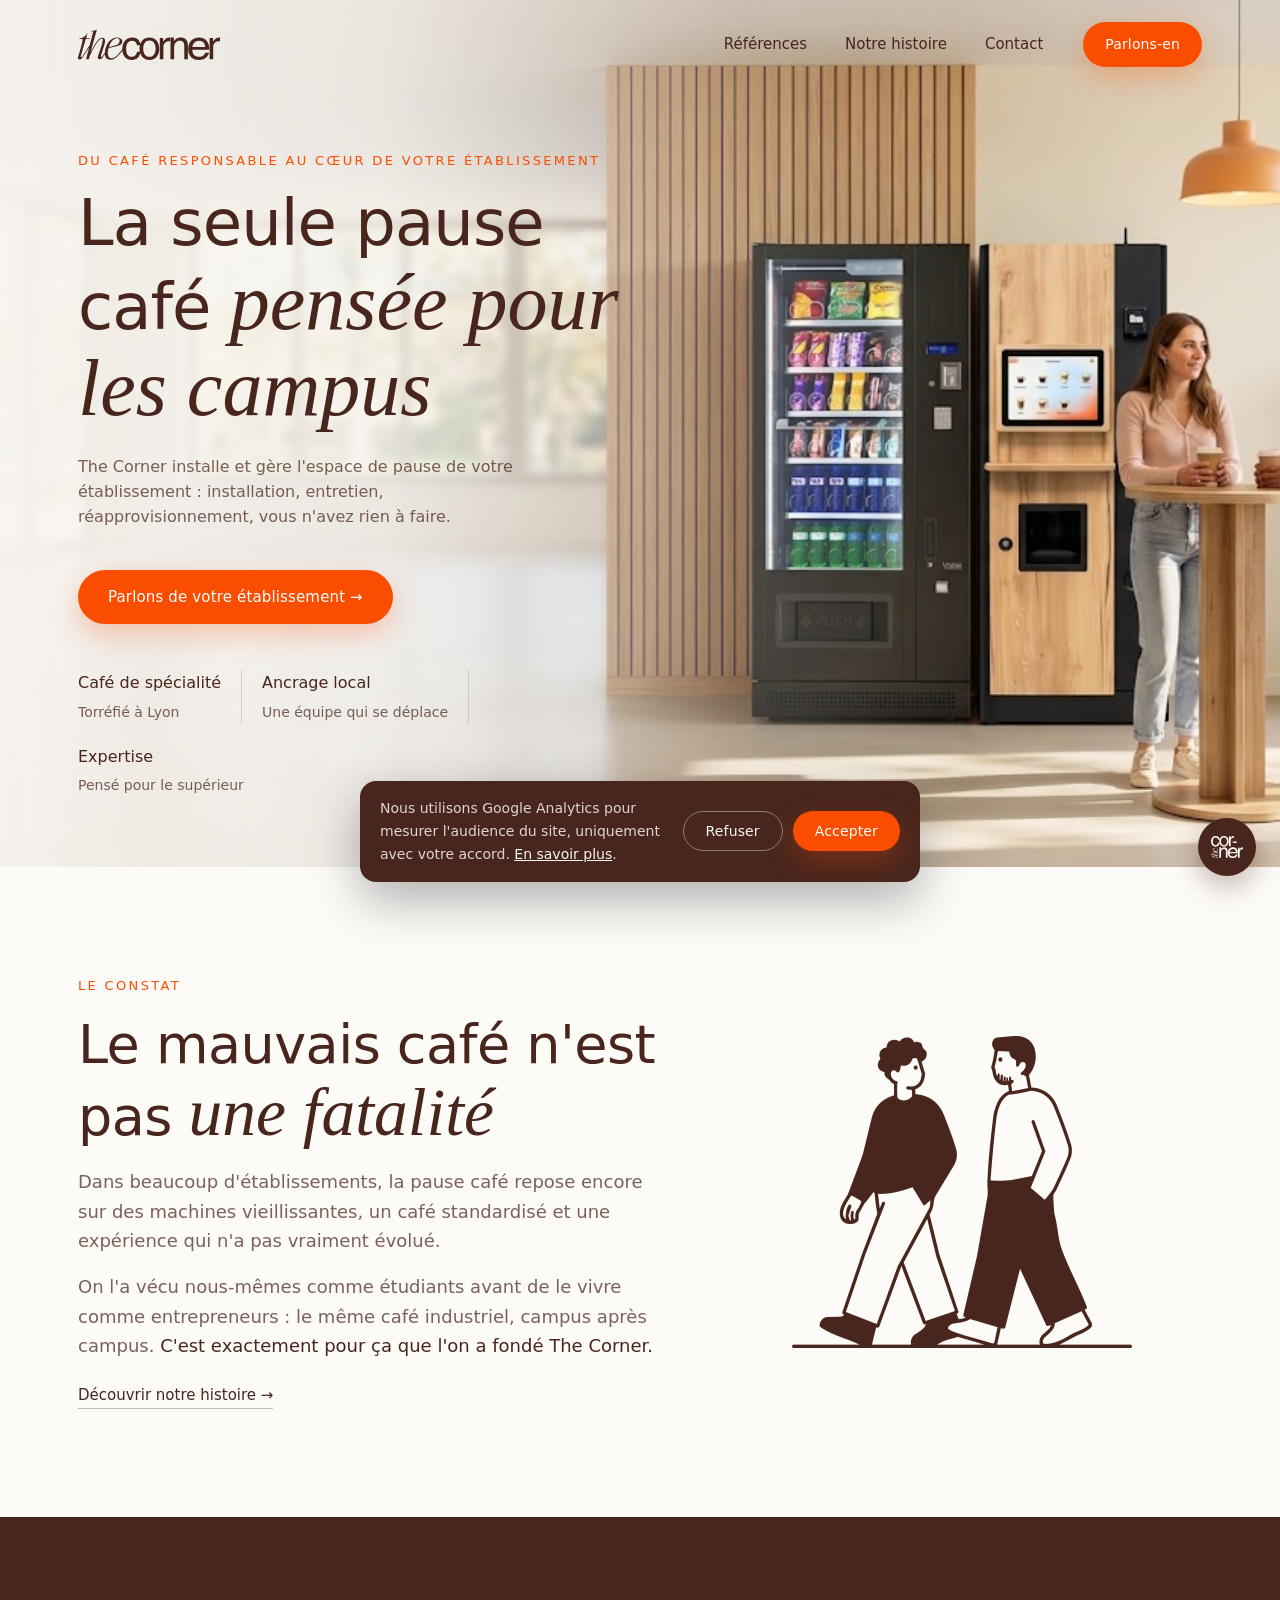
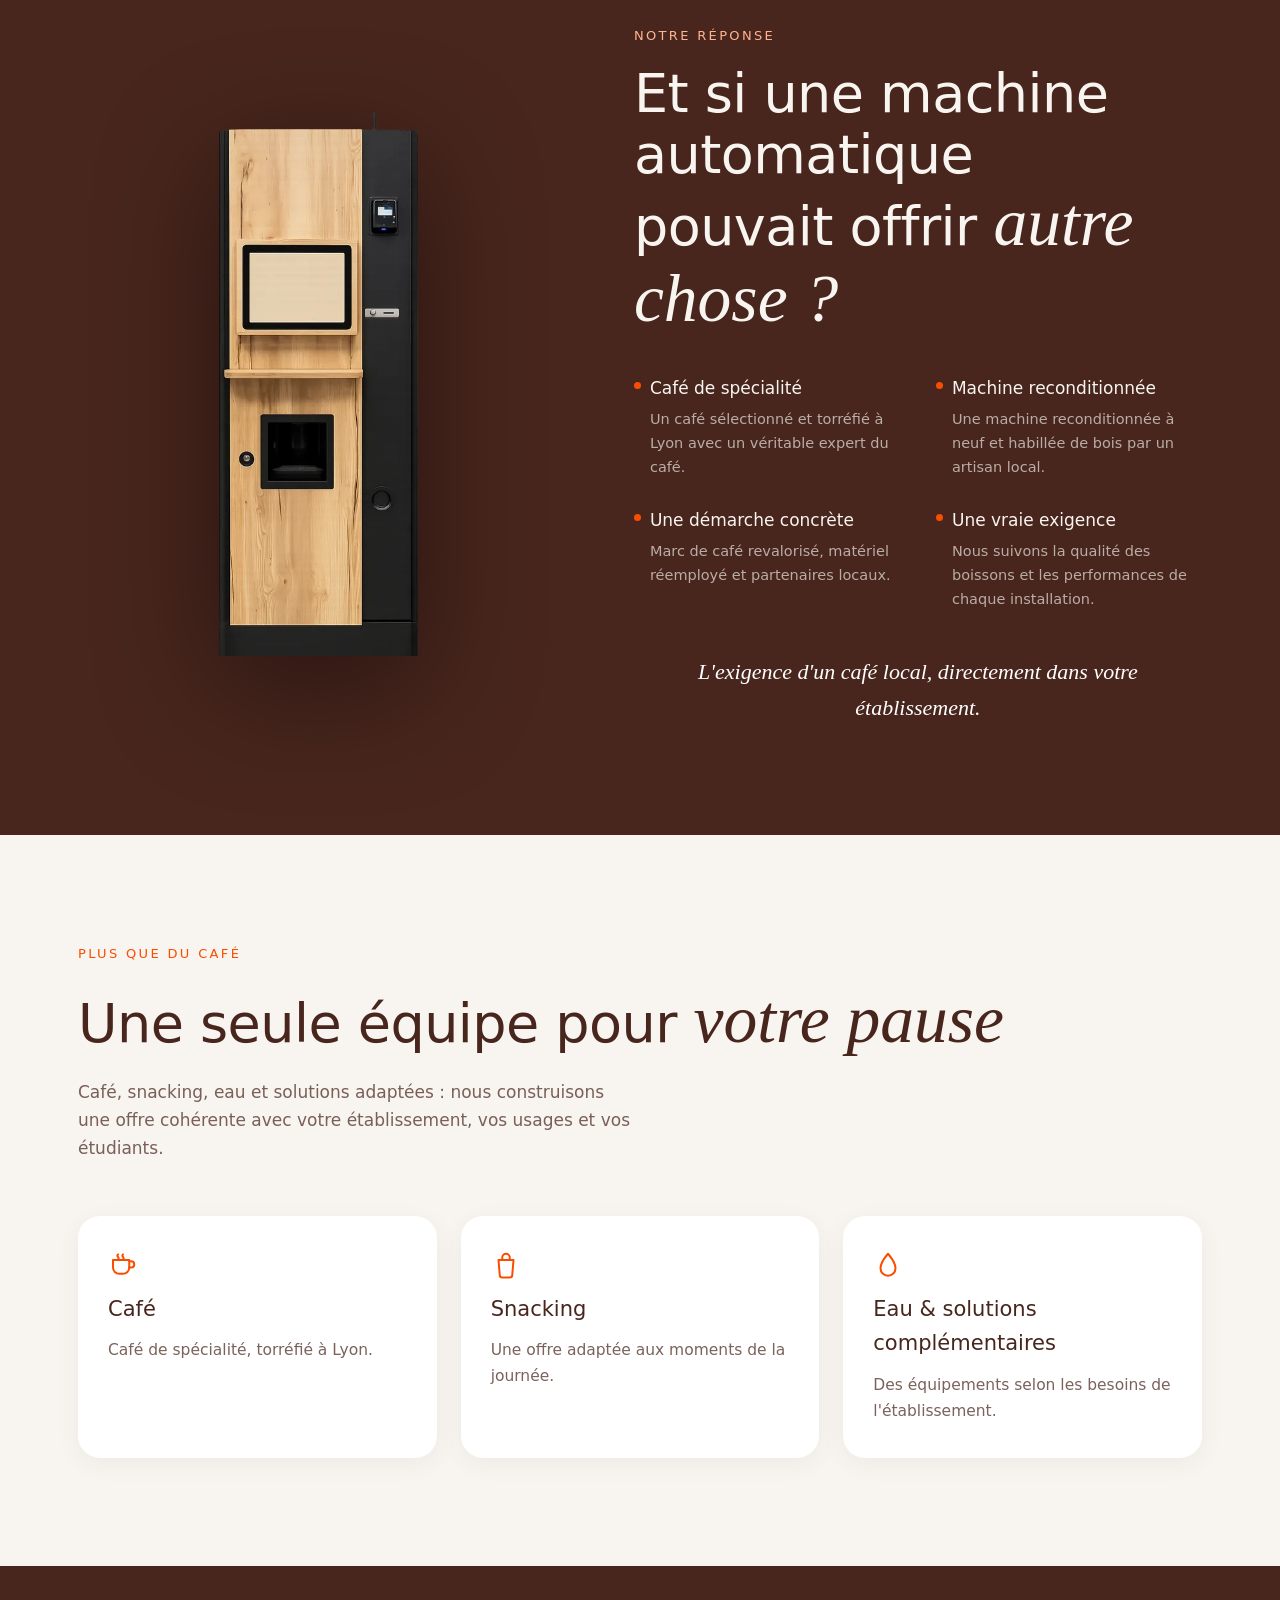
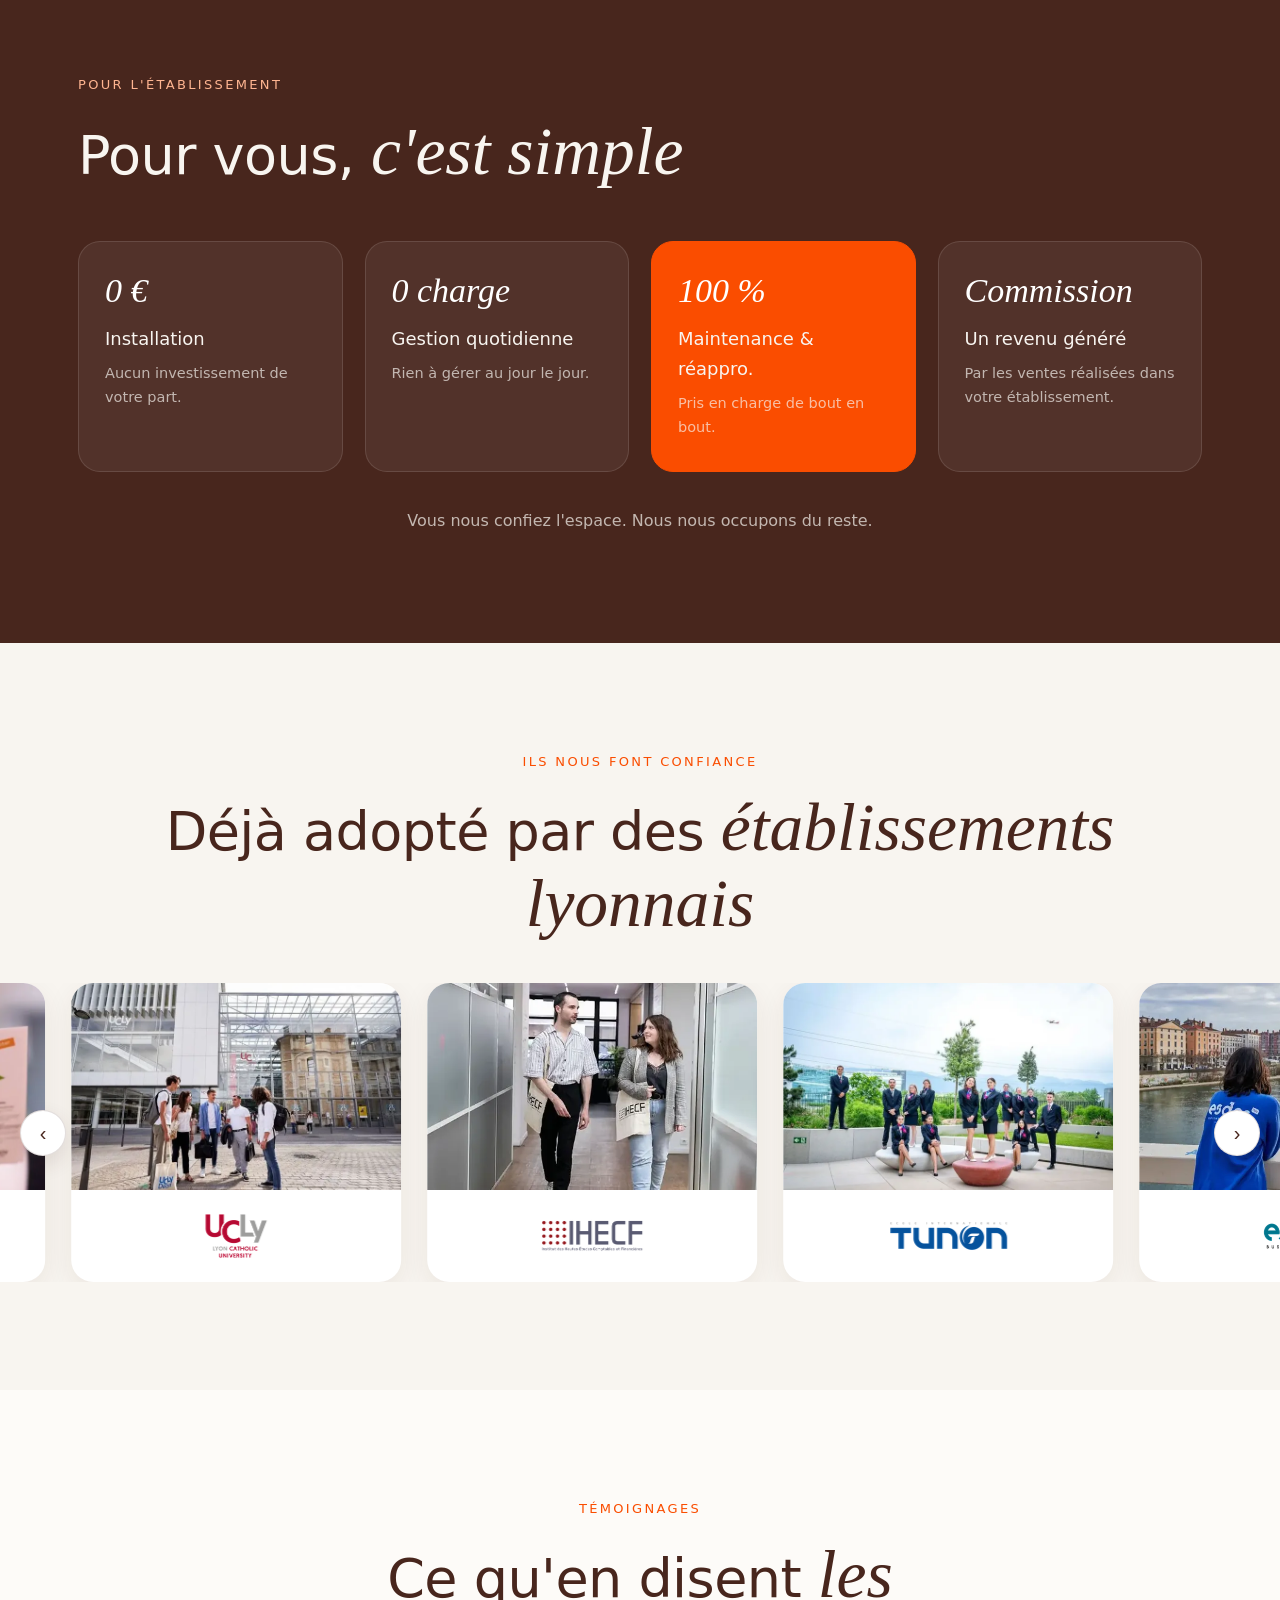
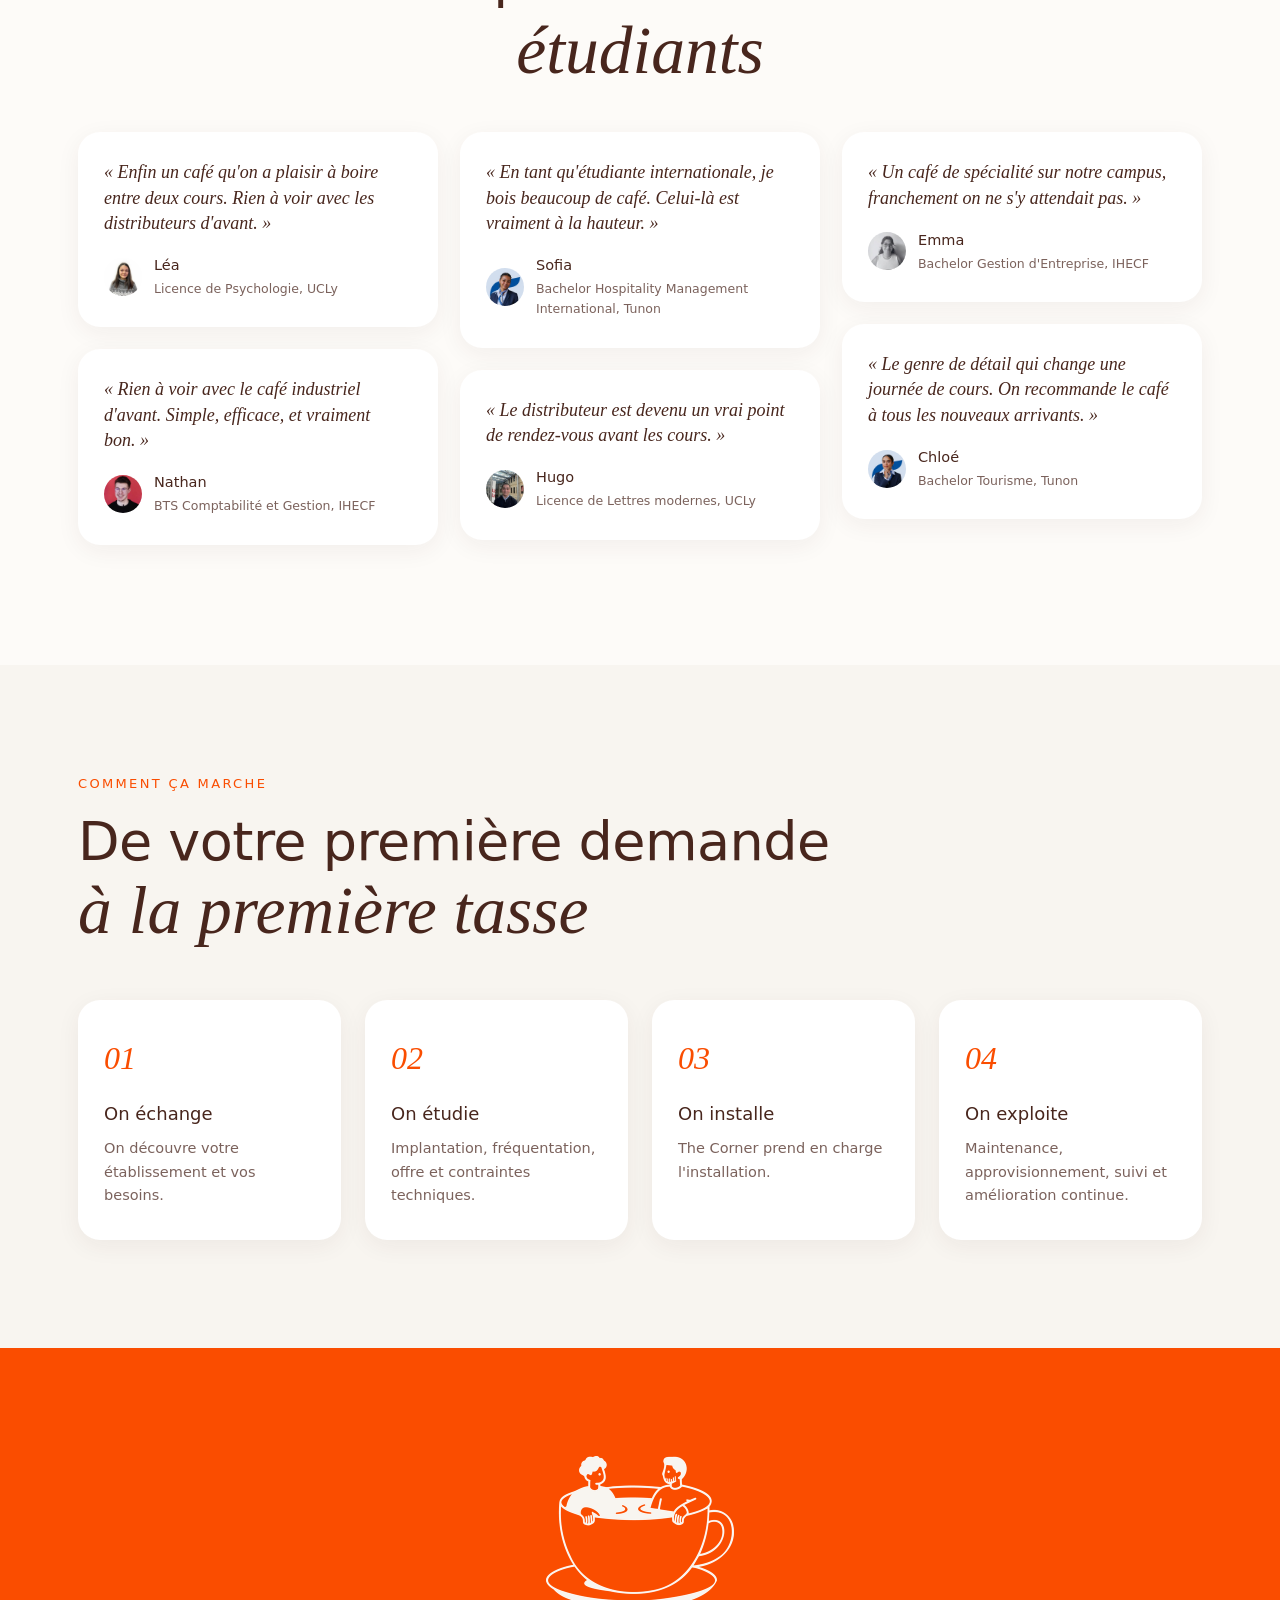
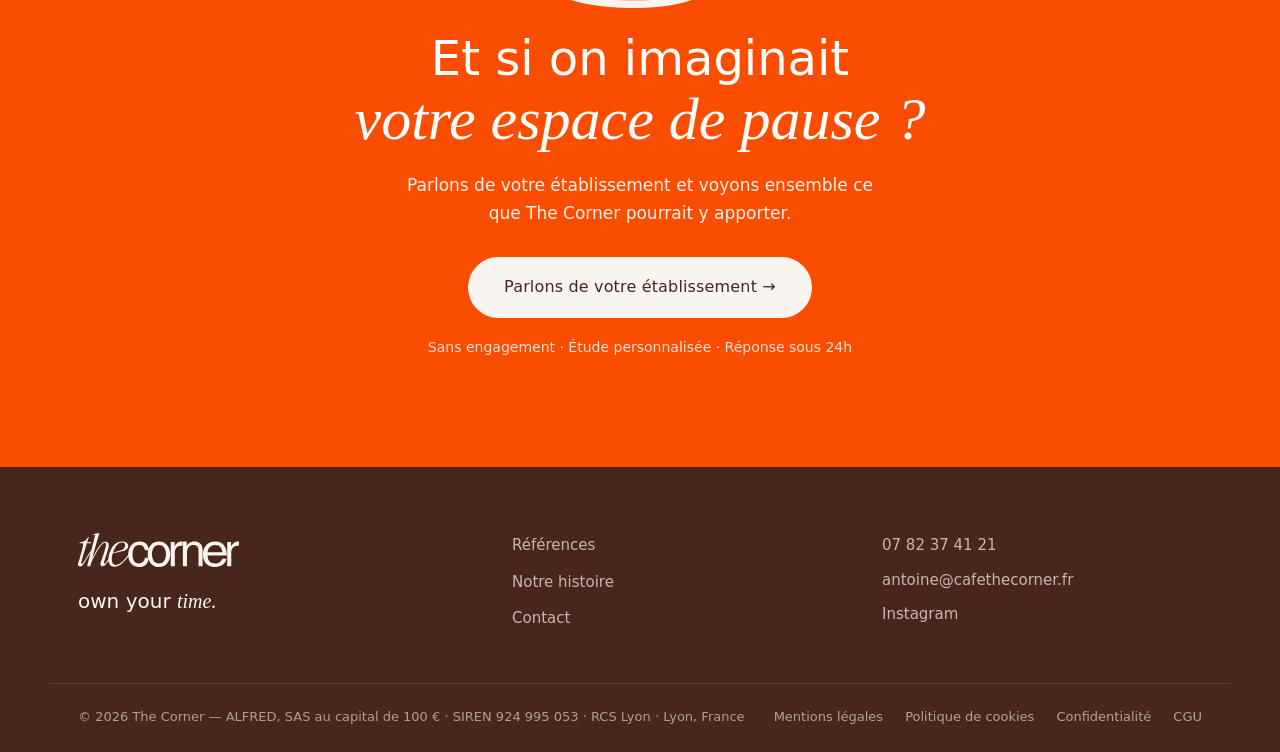
==== commit 02a93014: "Images responsives (srcset) + main.js en defer - Génération de variantes mobiles (machine, 6 photos " ====
--- a/index.html
+++ b/index.html
@@ -157,7 +157,7 @@
     <section class="machine section" id="reponse">
       <div class="container machine__inner">
         <figure class="machine__visual reveal">
-          <img src="assets/img/photos/machine-detouree.webp" width="747" height="1120" onerror="this.onerror=null;this.src='assets/img/photos/machine-fallback.jpg'" alt="Distributeur de café signature The Corner, habillage bois et façade noir mat">
+          <img src="assets/img/photos/machine-detouree.webp" srcset="assets/img/photos/machine-detouree-mobile.webp 586w, assets/img/photos/machine-detouree.webp 747w" sizes="(max-width: 1020px) 293px, 373px" width="747" height="1120" onerror="this.onerror=null;this.src='assets/img/photos/machine-fallback.jpg'" alt="Distributeur de café signature The Corner, habillage bois et façade noir mat">
         </figure>
         <div class="machine__content reveal reveal--delay">
           <p class="eyebrow eyebrow--light">Notre réponse</p>
@@ -247,27 +247,27 @@
           <div class="logos__viewport">
             <div class="logos__track" id="logosTrack">
               <a class="logos__card" href="references.html" aria-label="UCLy — voir nos références">
-                <span class="logos__photo" data-name="UCLy"><img src="assets/img/photos/ref-ucly.webp" alt="Campus de l'UCLy" onerror="this.style.display='none';this.parentNode.classList.add('logos__photo--ph')"></span>
+                <span class="logos__photo" data-name="UCLy"><img src="assets/img/photos/ref-ucly.webp" srcset="assets/img/photos/ref-ucly-mobile.webp 700w, assets/img/photos/ref-ucly.webp 850w" sizes="330px" alt="Campus de l'UCLy" onerror="this.style.display='none';this.parentNode.classList.add('logos__photo--ph')"></span>
                 <span class="logos__logo"><img src="assets/img/logos/ecoles/ucly.png" width="139" height="104" alt="UCLy — Université Catholique de Lyon"></span>
               </a>
               <a class="logos__card" href="references.html" aria-label="IHECF — voir nos références">
-                <span class="logos__photo" data-name="IHECF"><img src="assets/img/photos/ref-ihecf.webp" alt="IHECF" onerror="this.style.display='none';this.parentNode.classList.add('logos__photo--ph')"></span>
+                <span class="logos__photo" data-name="IHECF"><img src="assets/img/photos/ref-ihecf.webp" srcset="assets/img/photos/ref-ihecf-mobile.webp 700w, assets/img/photos/ref-ihecf.webp 850w" sizes="330px" alt="IHECF" onerror="this.style.display='none';this.parentNode.classList.add('logos__photo--ph')"></span>
                 <span class="logos__logo"><img src="assets/img/logos/ecoles/ihecf.png" width="227" height="88" alt="IHECF"></span>
               </a>
               <a class="logos__card" href="references.html" aria-label="Tunon — voir nos références">
-                <span class="logos__photo" data-name="Tunon"><img src="assets/img/photos/ref-tunon.webp" alt="École Internationale Tunon" onerror="this.style.display='none';this.parentNode.classList.add('logos__photo--ph')"></span>
+                <span class="logos__photo" data-name="Tunon"><img src="assets/img/photos/ref-tunon.webp" srcset="assets/img/photos/ref-tunon-mobile.webp 700w, assets/img/photos/ref-tunon.webp 850w" sizes="330px" alt="École Internationale Tunon" onerror="this.style.display='none';this.parentNode.classList.add('logos__photo--ph')"></span>
                 <span class="logos__logo"><img src="assets/img/logos/ecoles/tunon.png" width="266" height="88" alt="École Internationale Tunon"></span>
               </a>
               <a class="logos__card" href="references.html" aria-label="ESDES — école de l'UCLy">
-                <span class="logos__photo" data-name="ESDES"><img src="assets/img/photos/ref-esdes.webp" alt="Étudiantes de l'ESDES, école de l'UCLy" onerror="this.style.display='none';this.parentNode.classList.add('logos__photo--ph')"></span>
+                <span class="logos__photo" data-name="ESDES"><img src="assets/img/photos/ref-esdes.webp" srcset="assets/img/photos/ref-esdes-mobile.webp 700w, assets/img/photos/ref-esdes.webp 850w" sizes="330px" alt="Étudiantes de l'ESDES, école de l'UCLy" onerror="this.style.display='none';this.parentNode.classList.add('logos__photo--ph')"></span>
                 <span class="logos__logo"><img src="assets/img/logos/ecoles/esdes.png" width="229" height="76" alt="ESDES Business School — UCLy"></span>
               </a>
               <a class="logos__card" href="references.html" aria-label="ESTBB — école de l'UCLy">
-                <span class="logos__photo" data-name="ESTBB"><img src="assets/img/photos/ref-estbb.webp" alt="Laboratoire de l'ESTBB, école de l'UCLy" onerror="this.style.display='none';this.parentNode.classList.add('logos__photo--ph')"></span>
+                <span class="logos__photo" data-name="ESTBB"><img src="assets/img/photos/ref-estbb.webp" srcset="assets/img/photos/ref-estbb-mobile.webp 700w, assets/img/photos/ref-estbb.webp 850w" sizes="330px" alt="Laboratoire de l'ESTBB, école de l'UCLy" onerror="this.style.display='none';this.parentNode.classList.add('logos__photo--ph')"></span>
                 <span class="logos__logo"><img src="assets/img/logos/ecoles/estbb.webp" width="182" height="76" alt="ESTBB — École d'ingénieurs en biotechnologies — UCLy"></span>
               </a>
               <a class="logos__card" href="references.html" aria-label="ESTRI — école de l'UCLy">
-                <span class="logos__photo" data-name="ESTRI"><img src="assets/img/photos/ref-estri.webp" alt="Étudiante de l'ESTRI, école de l'UCLy" onerror="this.style.display='none';this.parentNode.classList.add('logos__photo--ph')"></span>
+                <span class="logos__photo" data-name="ESTRI"><img src="assets/img/photos/ref-estri.webp" srcset="assets/img/photos/ref-estri-mobile.webp 700w, assets/img/photos/ref-estri.webp 850w" sizes="330px" alt="Étudiante de l'ESTRI, école de l'UCLy" onerror="this.style.display='none';this.parentNode.classList.add('logos__photo--ph')"></span>
                 <span class="logos__logo"><img src="assets/img/logos/ecoles/estri.webp" width="134" height="64" alt="ESTRI — UCLy"></span>
               </a>
             </div>
@@ -394,7 +394,7 @@
   </div>
 
     <script src="https://assets.calendly.com/assets/external/widget.js" async></script>
-<script src="assets/js/main.js"></script>
+<script src="assets/js/main.js" defer></script>
 <!-- Cloudflare Web Analytics --><script type='module' src='https://static.cloudflareinsights.com/beacon.min.js' data-cf-beacon='{"token": "94f4d6f1435a416b84dbb6d8daf969ca"}'></script><!-- End Cloudflare Web Analytics -->
 </body>
 </html>
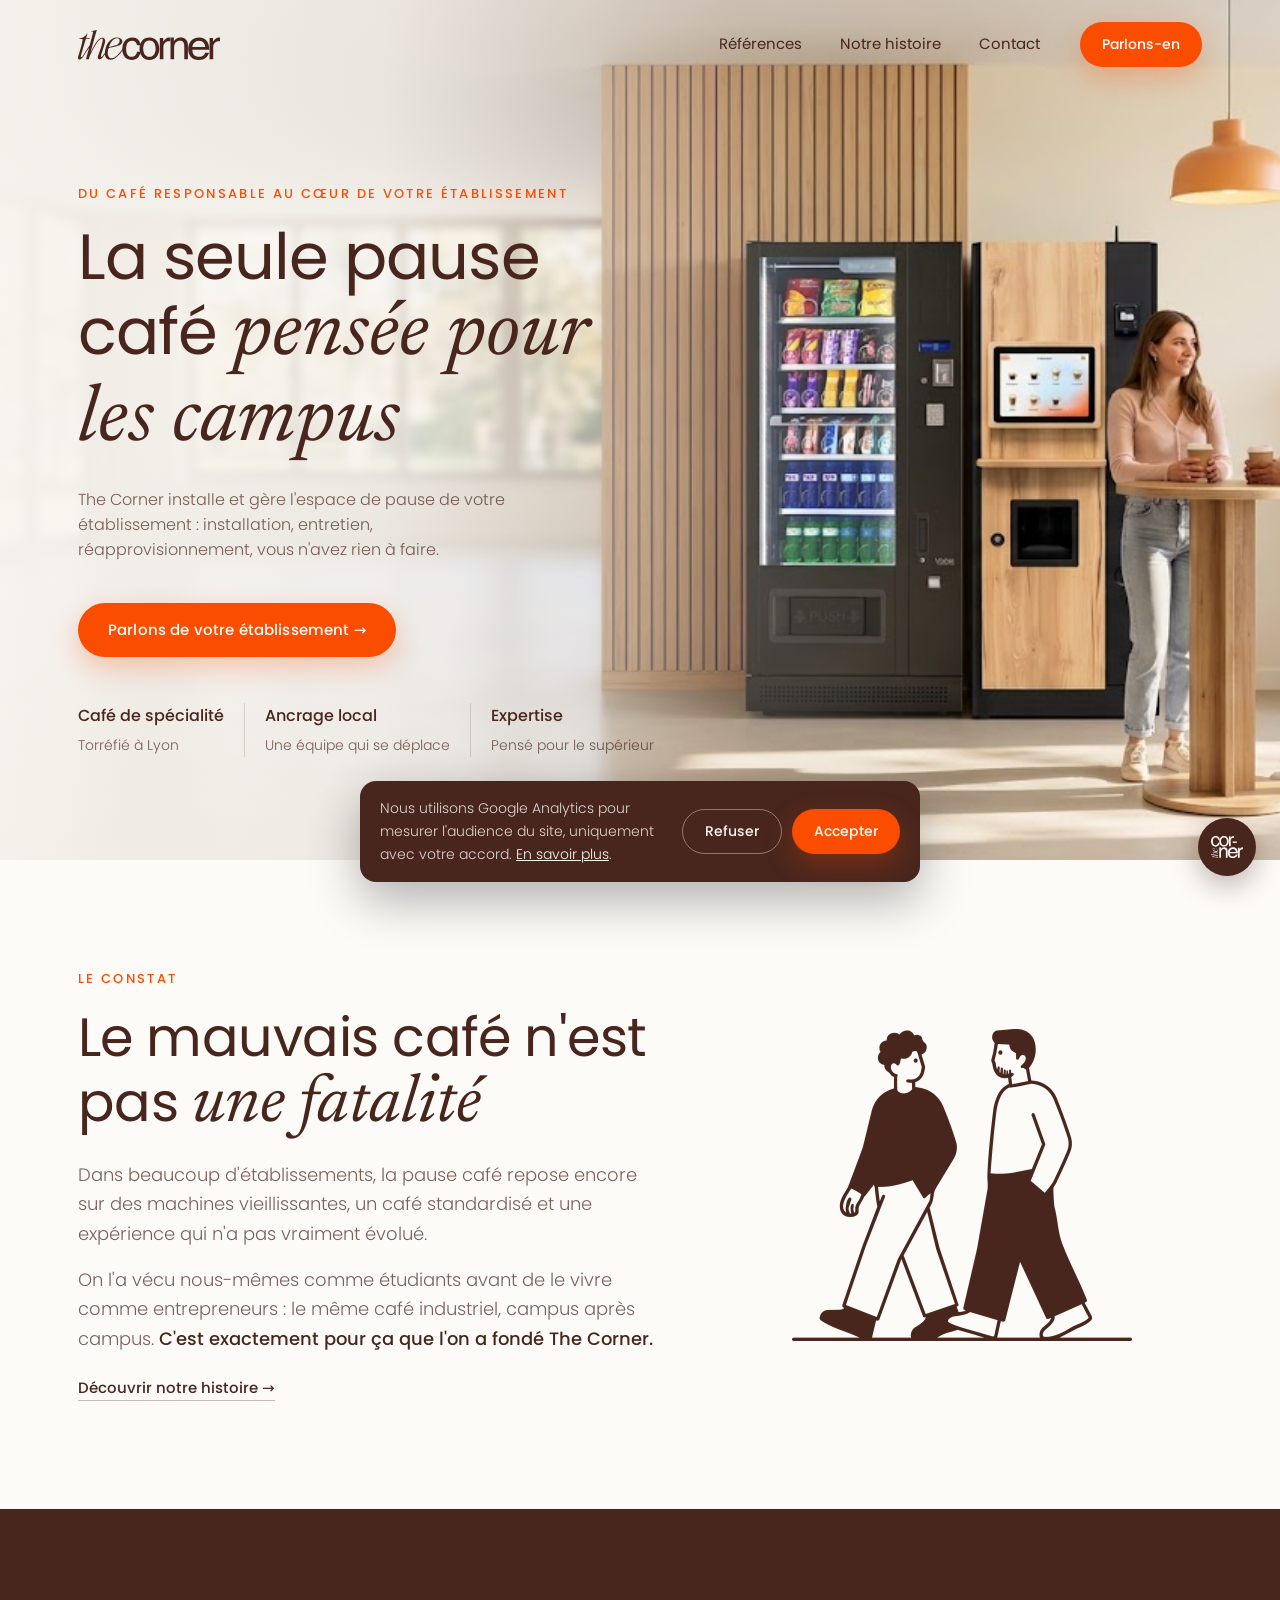
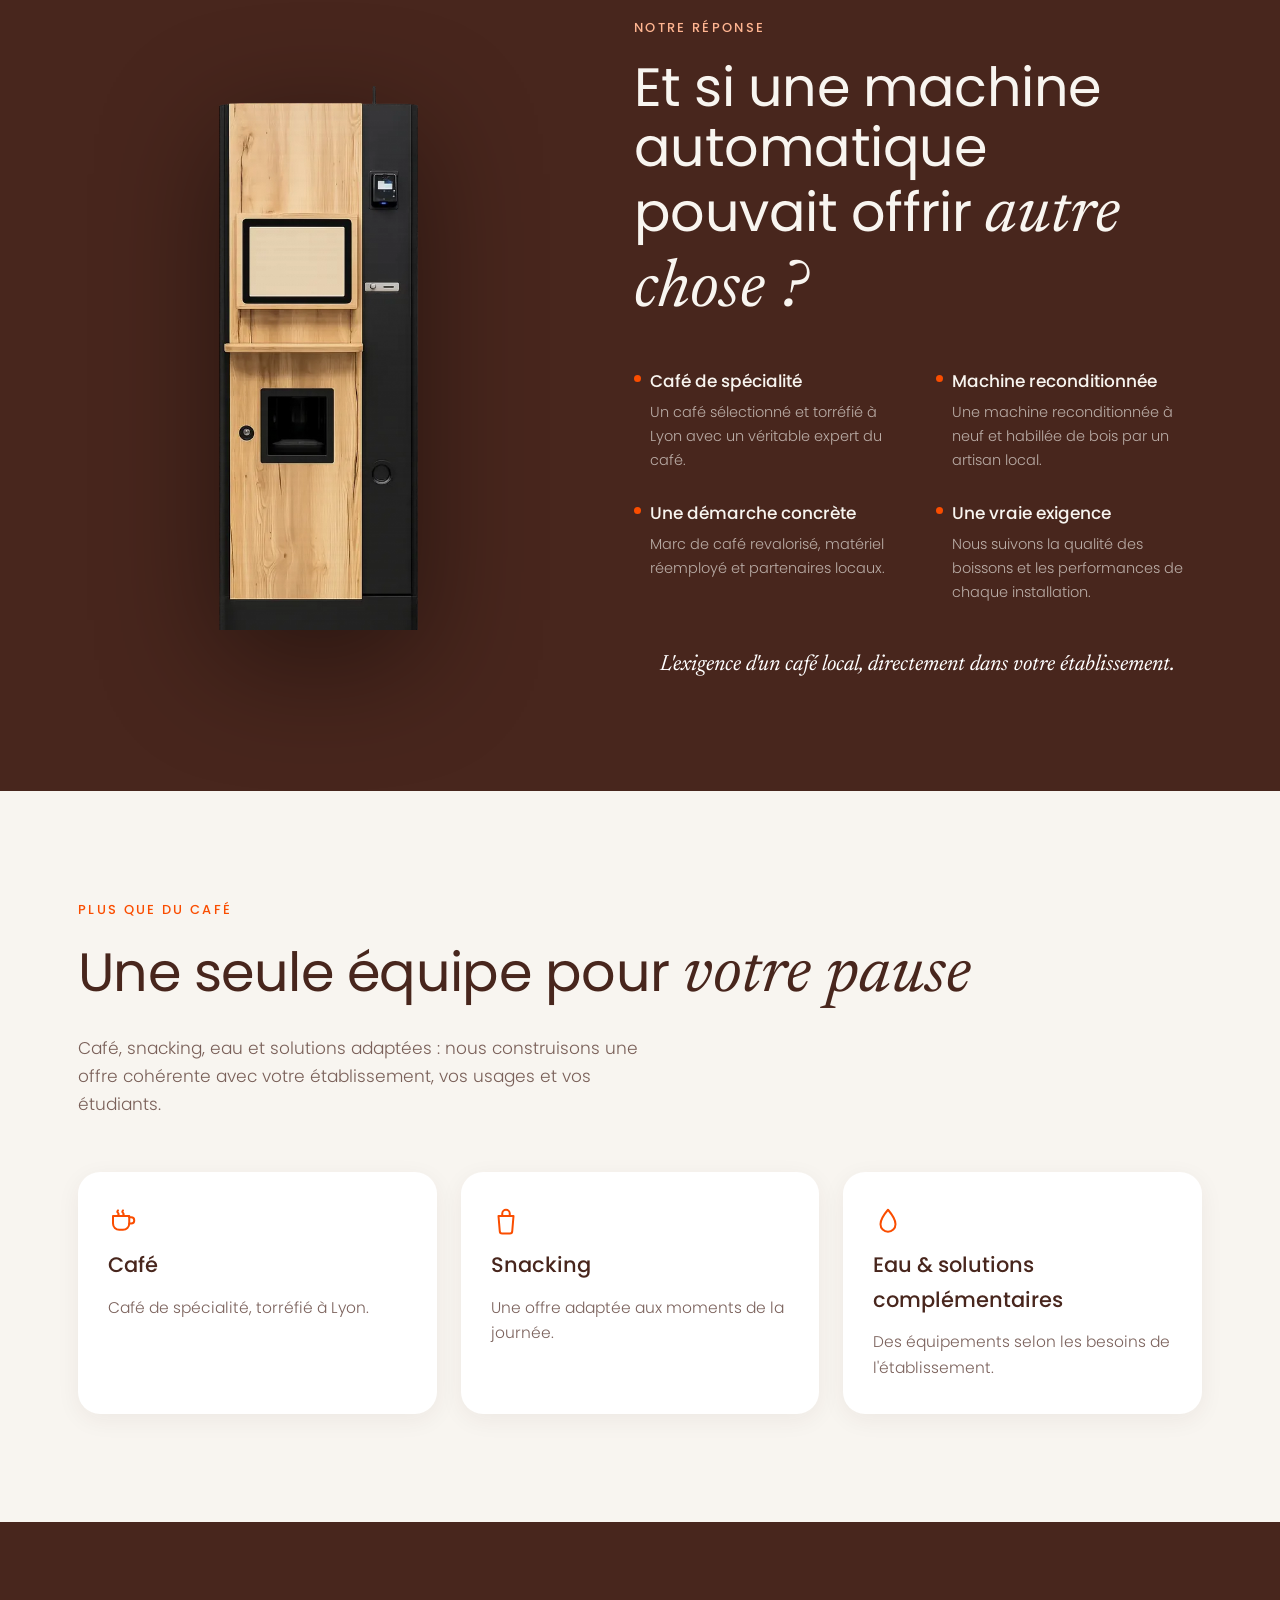
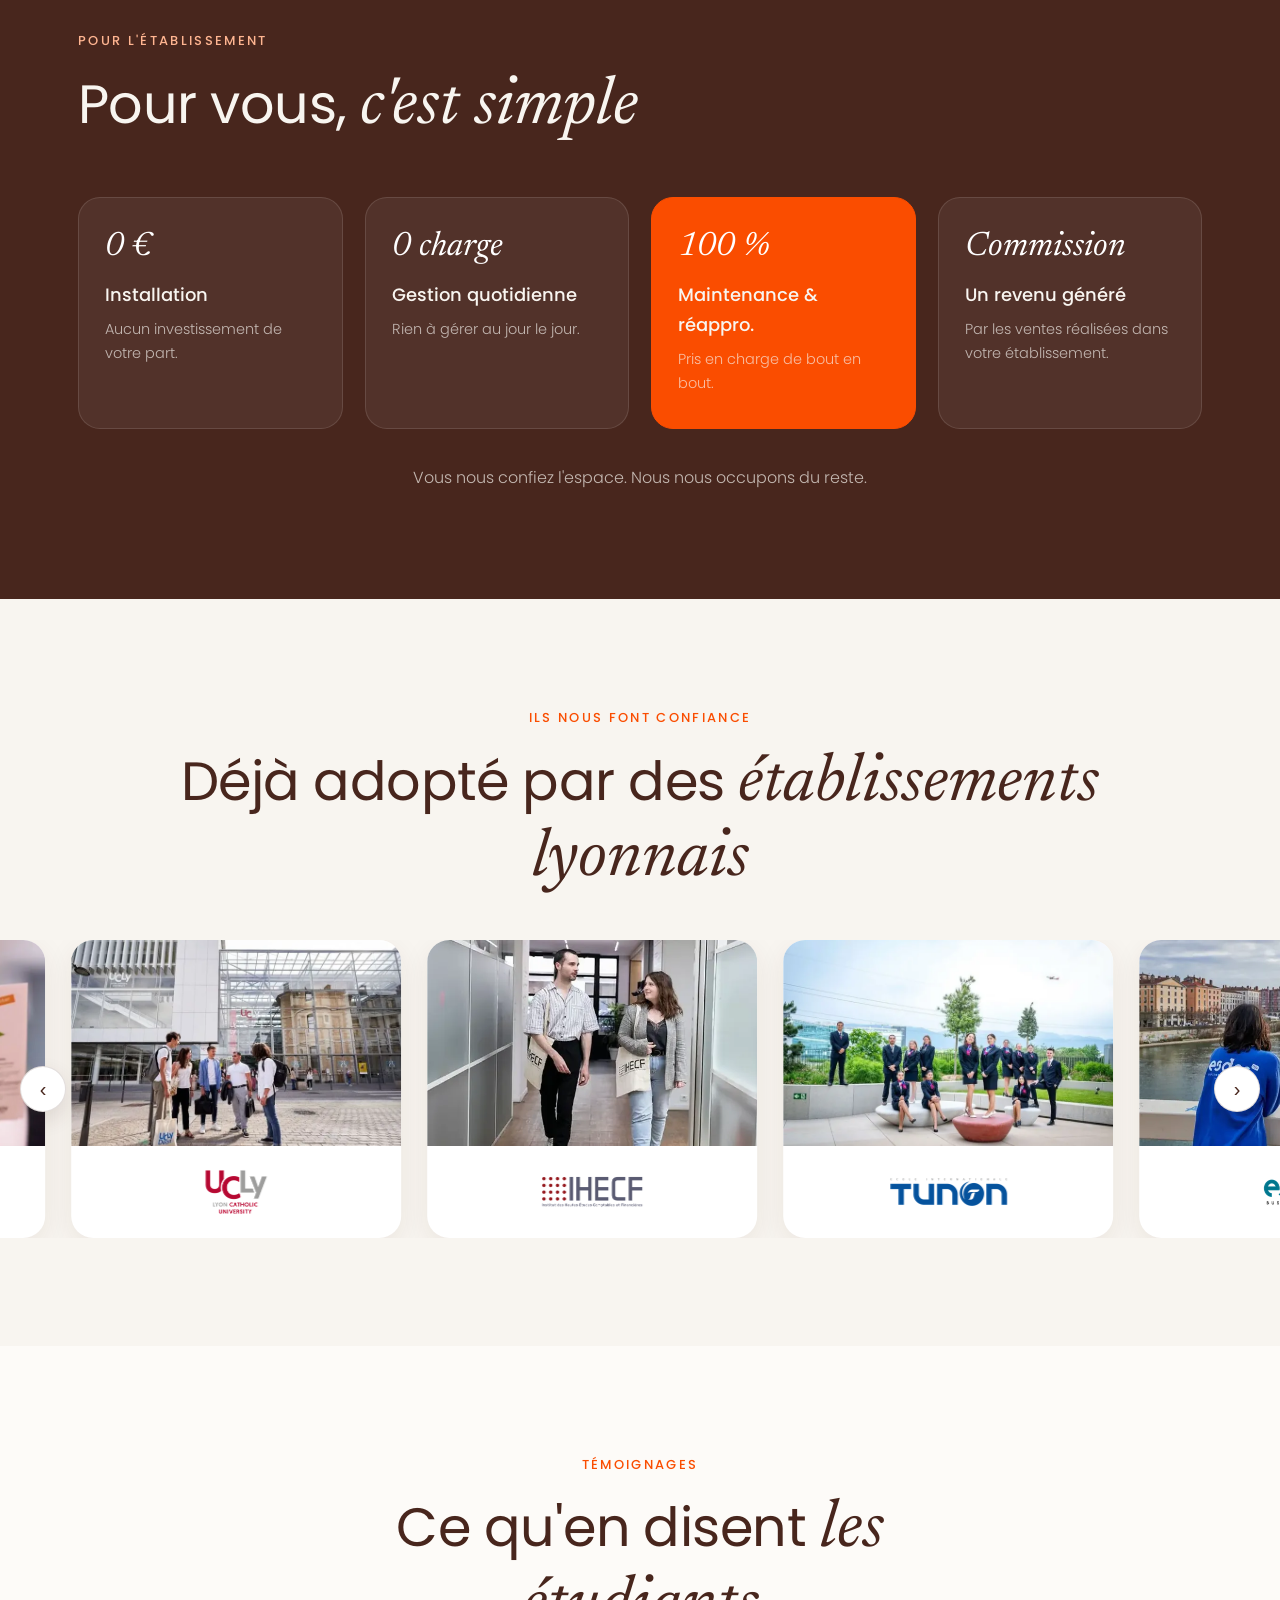
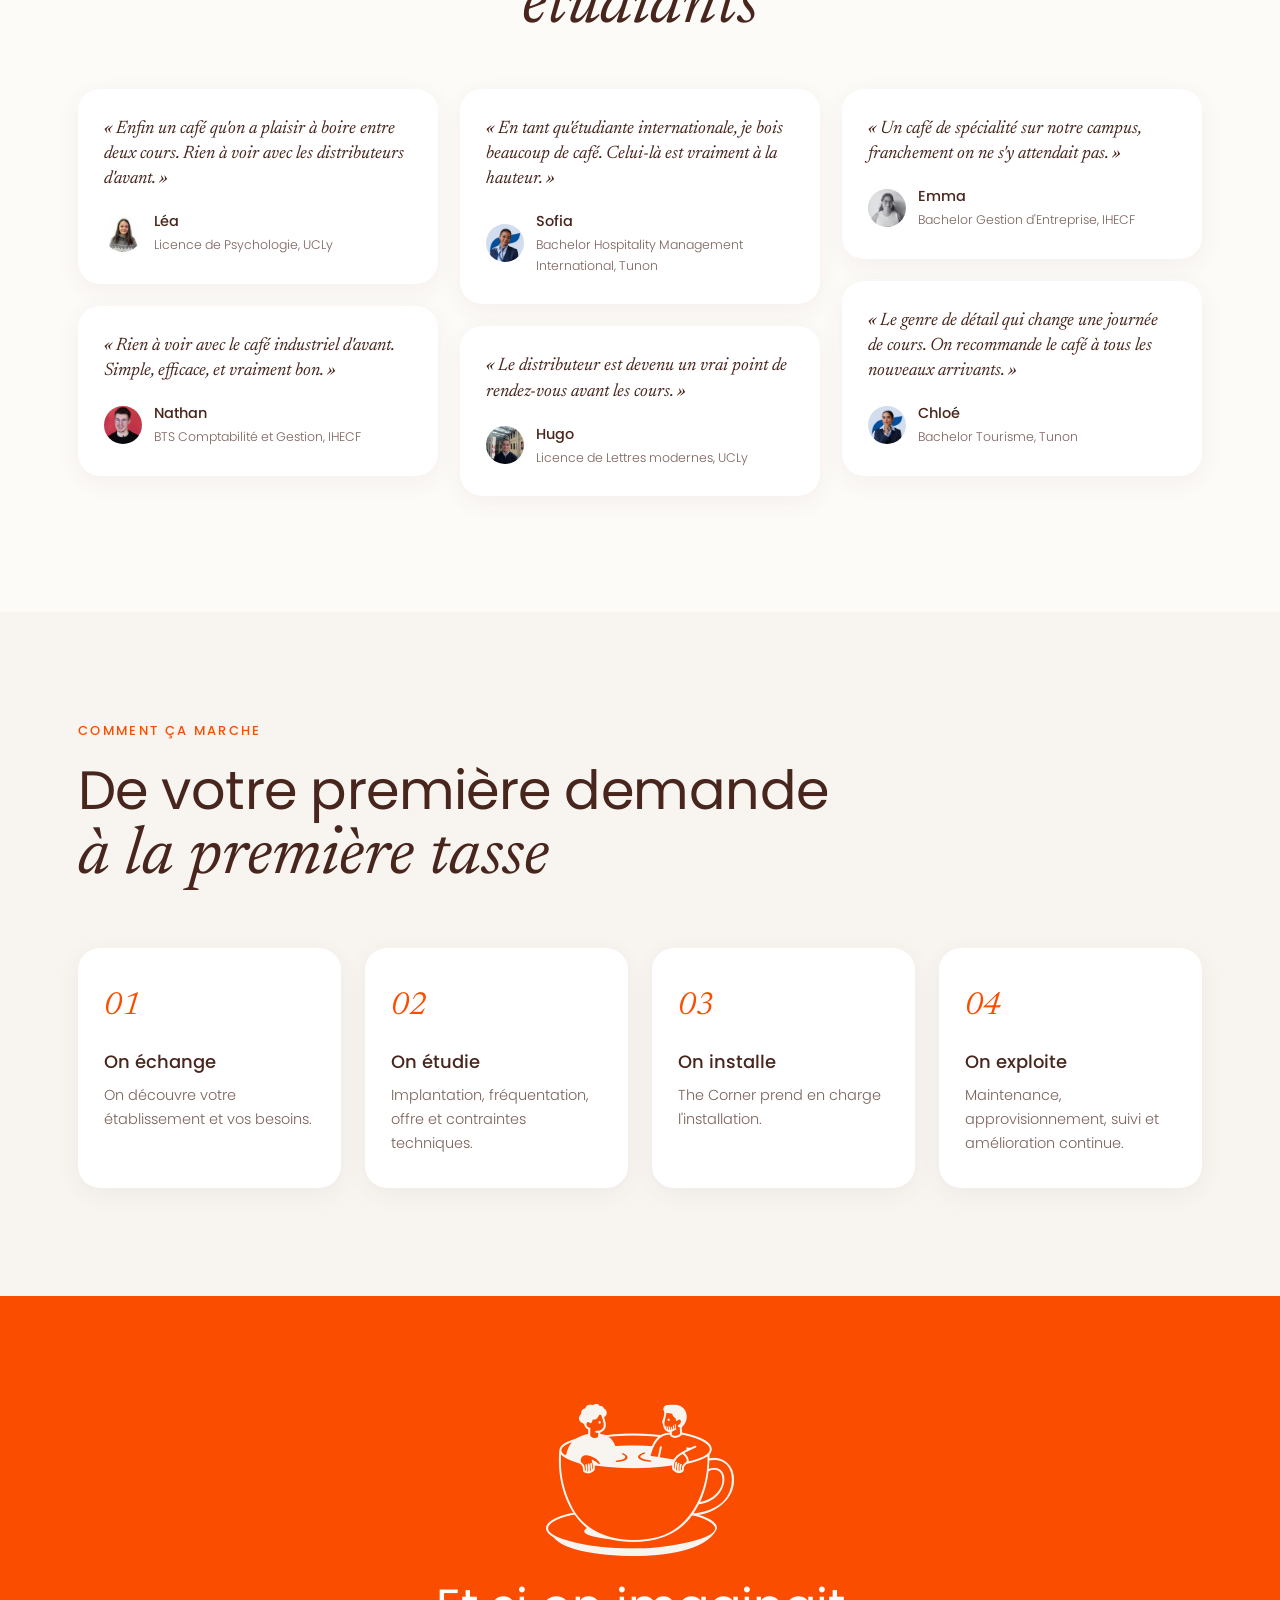
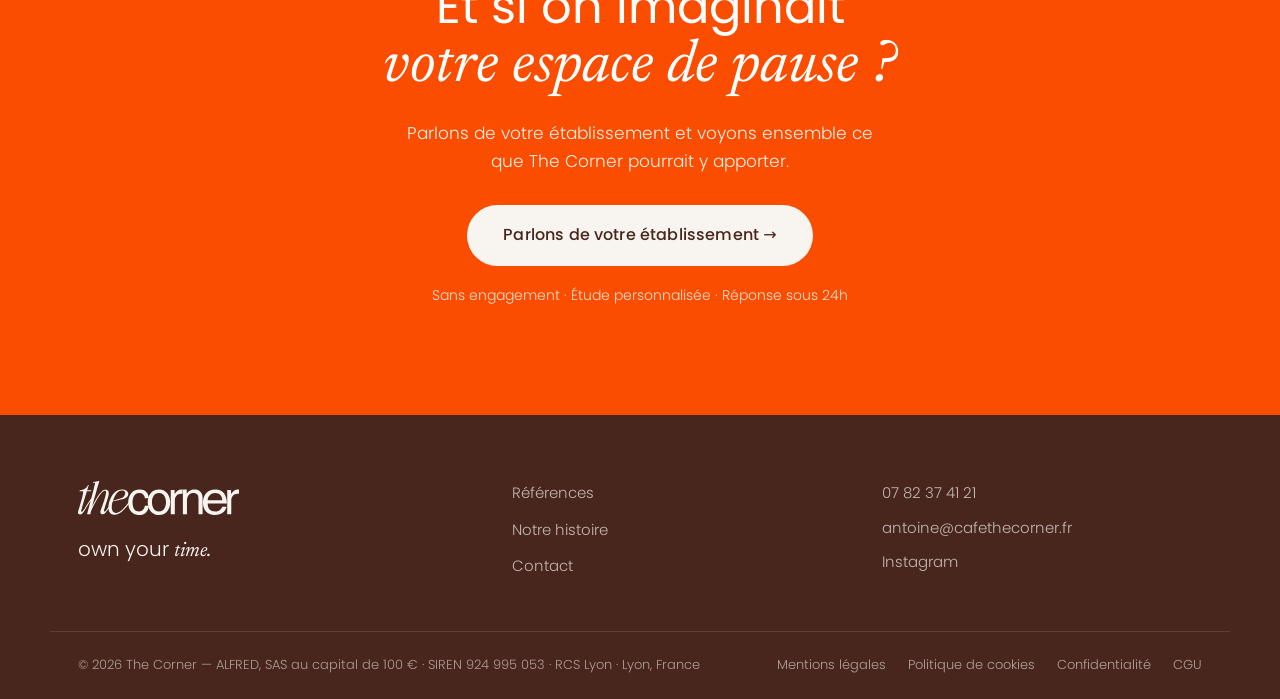
==== commit 72271400: "Conversion des polices en WOFF2 : cause probable du LCP mobile élevé Les 4 polices préchargées (Popp" ====
--- a/index.html
+++ b/index.html
@@ -18,10 +18,10 @@
   <meta name="twitter:image" content="https://cafethecorner.fr/assets/img/photos/og-image.jpg">
   <link rel="icon" type="image/png" href="assets/img/logos/favicon.png">
   <link rel="apple-touch-icon" href="assets/img/logos/apple-touch-icon.png">
-  <link rel="preload" href="assets/fonts/Poppins-Light.otf" as="font" type="font/otf" crossorigin>
-  <link rel="preload" href="assets/fonts/Poppins-Regular.otf" as="font" type="font/otf" crossorigin>
-  <link rel="preload" href="assets/fonts/Poppins-Medium.otf" as="font" type="font/otf" crossorigin>
-  <link rel="preload" href="assets/fonts/Newsreader-Italic.ttf" as="font" type="font/ttf" crossorigin>
+  <link rel="preload" href="assets/fonts/Poppins-Light.woff2" as="font" type="font/woff2" crossorigin>
+  <link rel="preload" href="assets/fonts/Poppins-Regular.woff2" as="font" type="font/woff2" crossorigin>
+  <link rel="preload" href="assets/fonts/Poppins-Medium.woff2" as="font" type="font/woff2" crossorigin>
+  <link rel="preload" href="assets/fonts/Newsreader-Italic.woff2" as="font" type="font/woff2" crossorigin>
   <link rel="stylesheet" href="assets/css/style.css">
   <link rel="preload" as="style" href="https://assets.calendly.com/assets/external/widget.css" onload="this.onload=null;this.rel='stylesheet'">
   <noscript><link rel="stylesheet" href="https://assets.calendly.com/assets/external/widget.css"></noscript>
--- a/assets/css/style.css
+++ b/assets/css/style.css
@@ -5,14 +5,14 @@
    ========================================================== */
 
 /* ---------- Fonts ---------- */
-@font-face { font-family:'Poppins'; src:url('../fonts/Poppins-Light.otf') format('opentype'); font-weight:300; font-style:normal; font-display:optional; }
-@font-face { font-family:'Poppins'; src:url('../fonts/Poppins-Regular.otf') format('opentype'); font-weight:400; font-style:normal; font-display:swap; }
-@font-face { font-family:'Poppins'; src:url('../fonts/Poppins-Medium.otf') format('opentype'); font-weight:500; font-style:normal; font-display:swap; }
-@font-face { font-family:'Poppins'; src:url('../fonts/Poppins-SemiBold.otf') format('opentype'); font-weight:600; font-style:normal; font-display:swap; }
-@font-face { font-family:'Poppins'; src:url('../fonts/Poppins-ExtraLightItalic.otf') format('opentype'); font-weight:200; font-style:italic; font-display:swap; }
-@font-face { font-family:'Newsreader'; src:url('../fonts/Newsreader-Regular.ttf') format('truetype'); font-weight:400; font-style:normal; font-display:swap; }
-@font-face { font-family:'Newsreader'; src:url('../fonts/Newsreader-Italic.ttf') format('truetype'); font-weight:400; font-style:italic; font-display:optional; }
-@font-face { font-family:'Newsreader'; src:url('../fonts/Newsreader-MediumItalic.ttf') format('truetype'); font-weight:500; font-style:italic; font-display:swap; }
+@font-face { font-family:'Poppins'; src:url('../fonts/Poppins-Light.woff2') format('woff2'); font-weight:300; font-style:normal; font-display:optional; }
+@font-face { font-family:'Poppins'; src:url('../fonts/Poppins-Regular.woff2') format('woff2'); font-weight:400; font-style:normal; font-display:swap; }
+@font-face { font-family:'Poppins'; src:url('../fonts/Poppins-Medium.woff2') format('woff2'); font-weight:500; font-style:normal; font-display:swap; }
+@font-face { font-family:'Poppins'; src:url('../fonts/Poppins-SemiBold.woff2') format('woff2'); font-weight:600; font-style:normal; font-display:swap; }
+@font-face { font-family:'Poppins'; src:url('../fonts/Poppins-ExtraLightItalic.woff2') format('woff2'); font-weight:200; font-style:italic; font-display:swap; }
+@font-face { font-family:'Newsreader'; src:url('../fonts/Newsreader-Regular.woff2') format('woff2'); font-weight:400; font-style:normal; font-display:swap; }
+@font-face { font-family:'Newsreader'; src:url('../fonts/Newsreader-Italic.woff2') format('woff2'); font-weight:400; font-style:italic; font-display:optional; }
+@font-face { font-family:'Newsreader'; src:url('../fonts/Newsreader-MediumItalic.woff2') format('woff2'); font-weight:500; font-style:italic; font-display:swap; }
 
 /* ---------- Variables ---------- */
 :root {
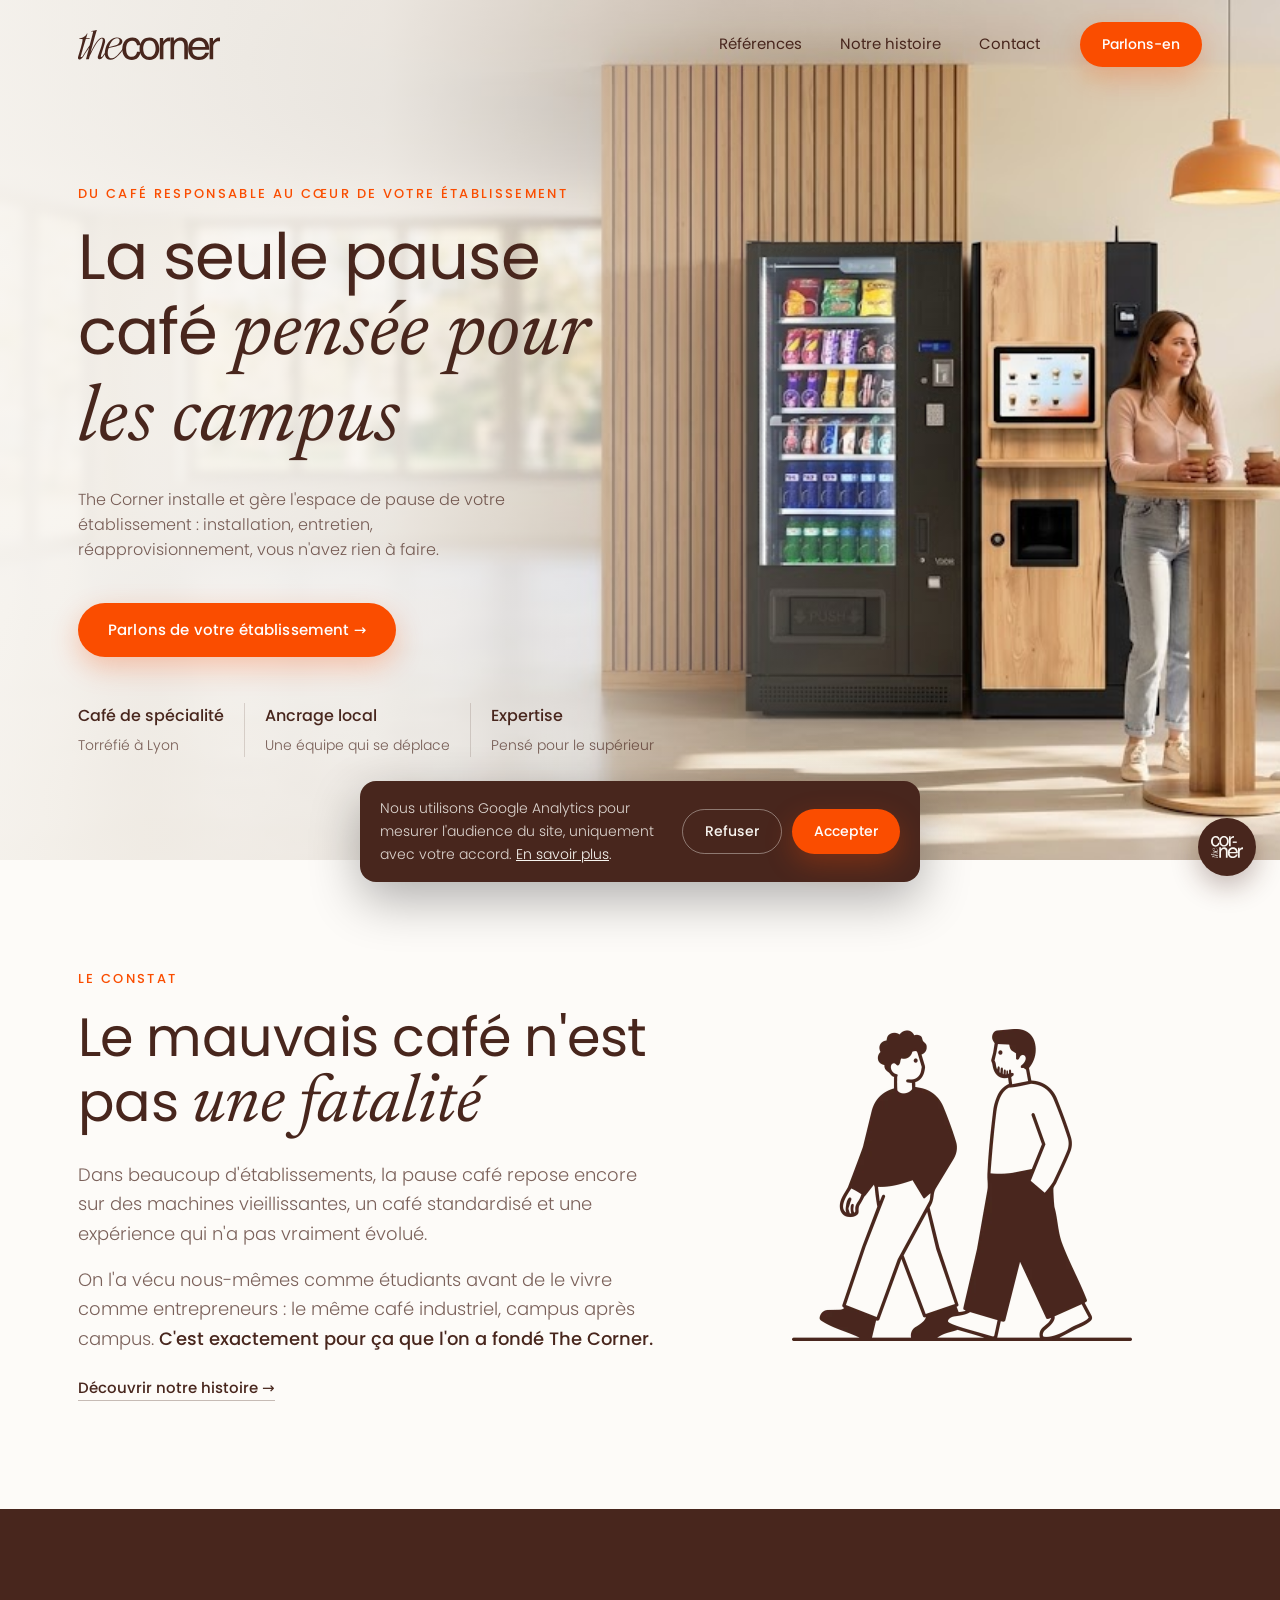
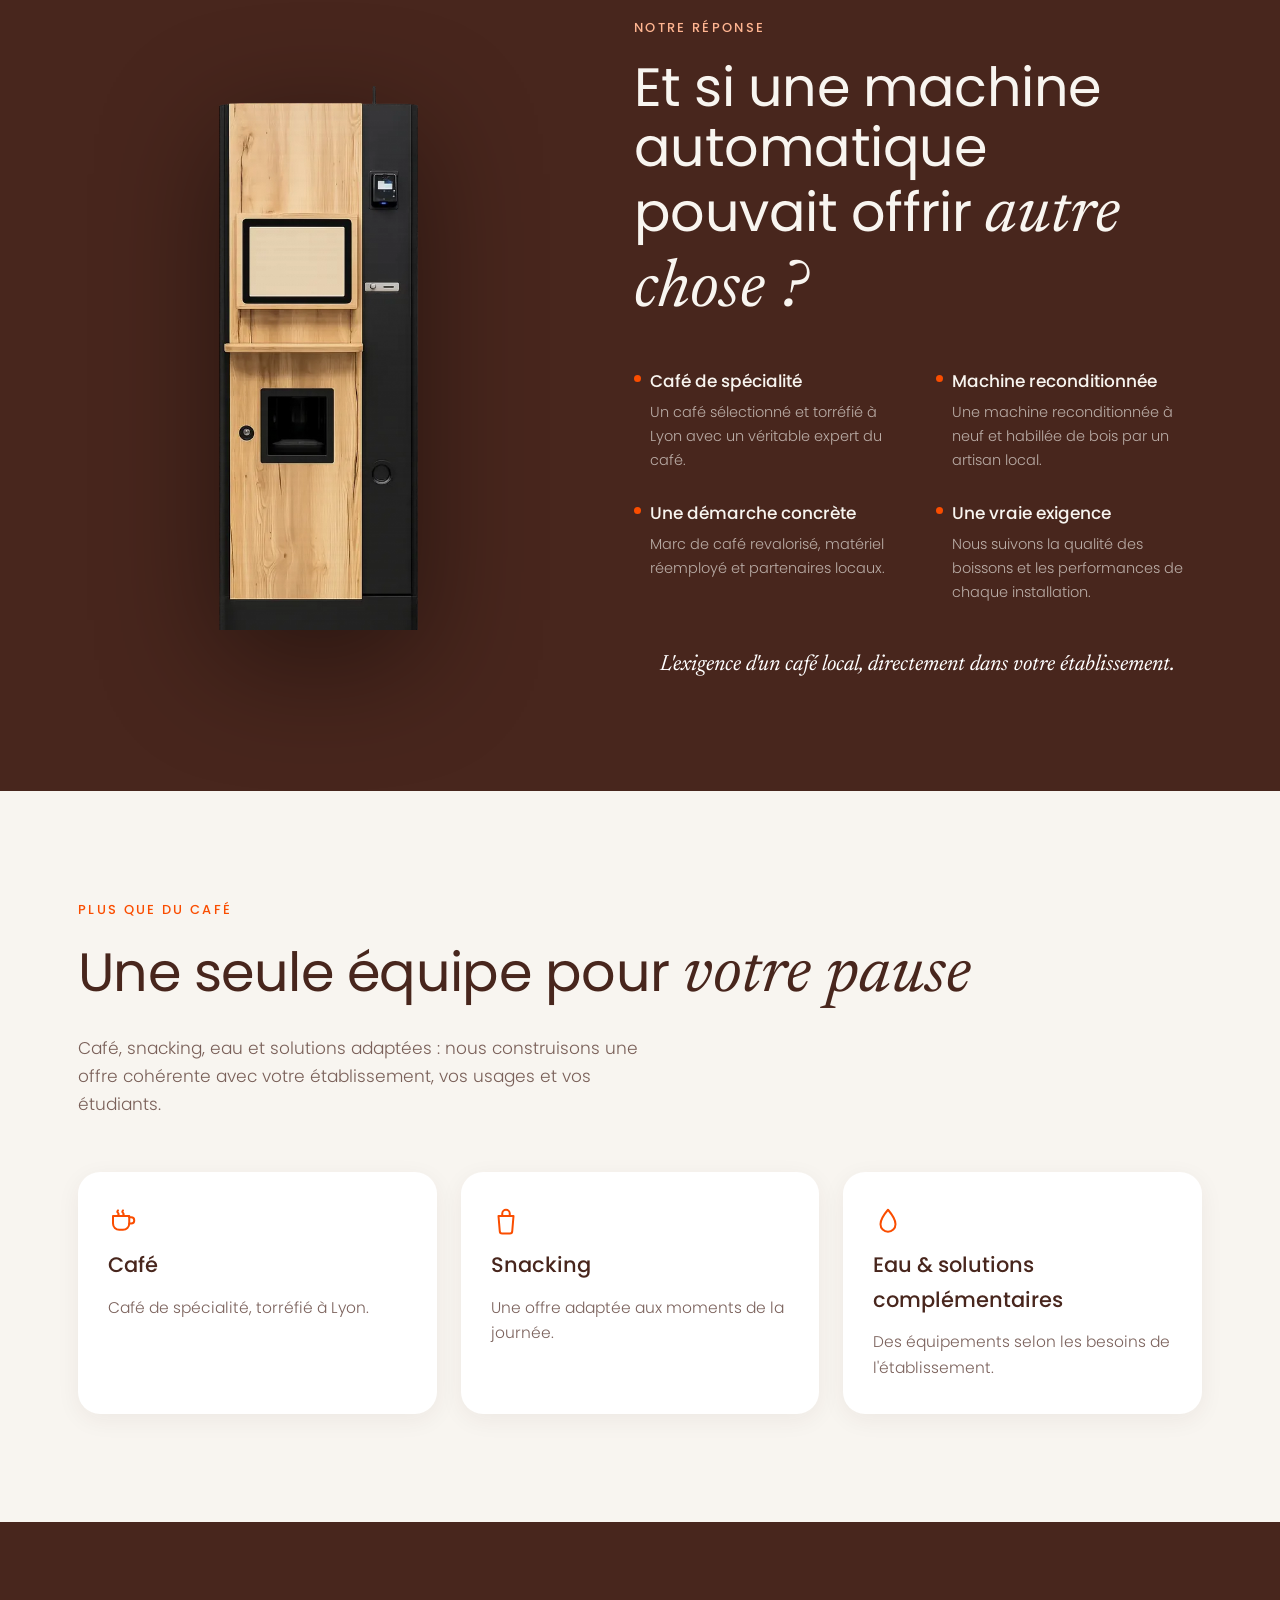
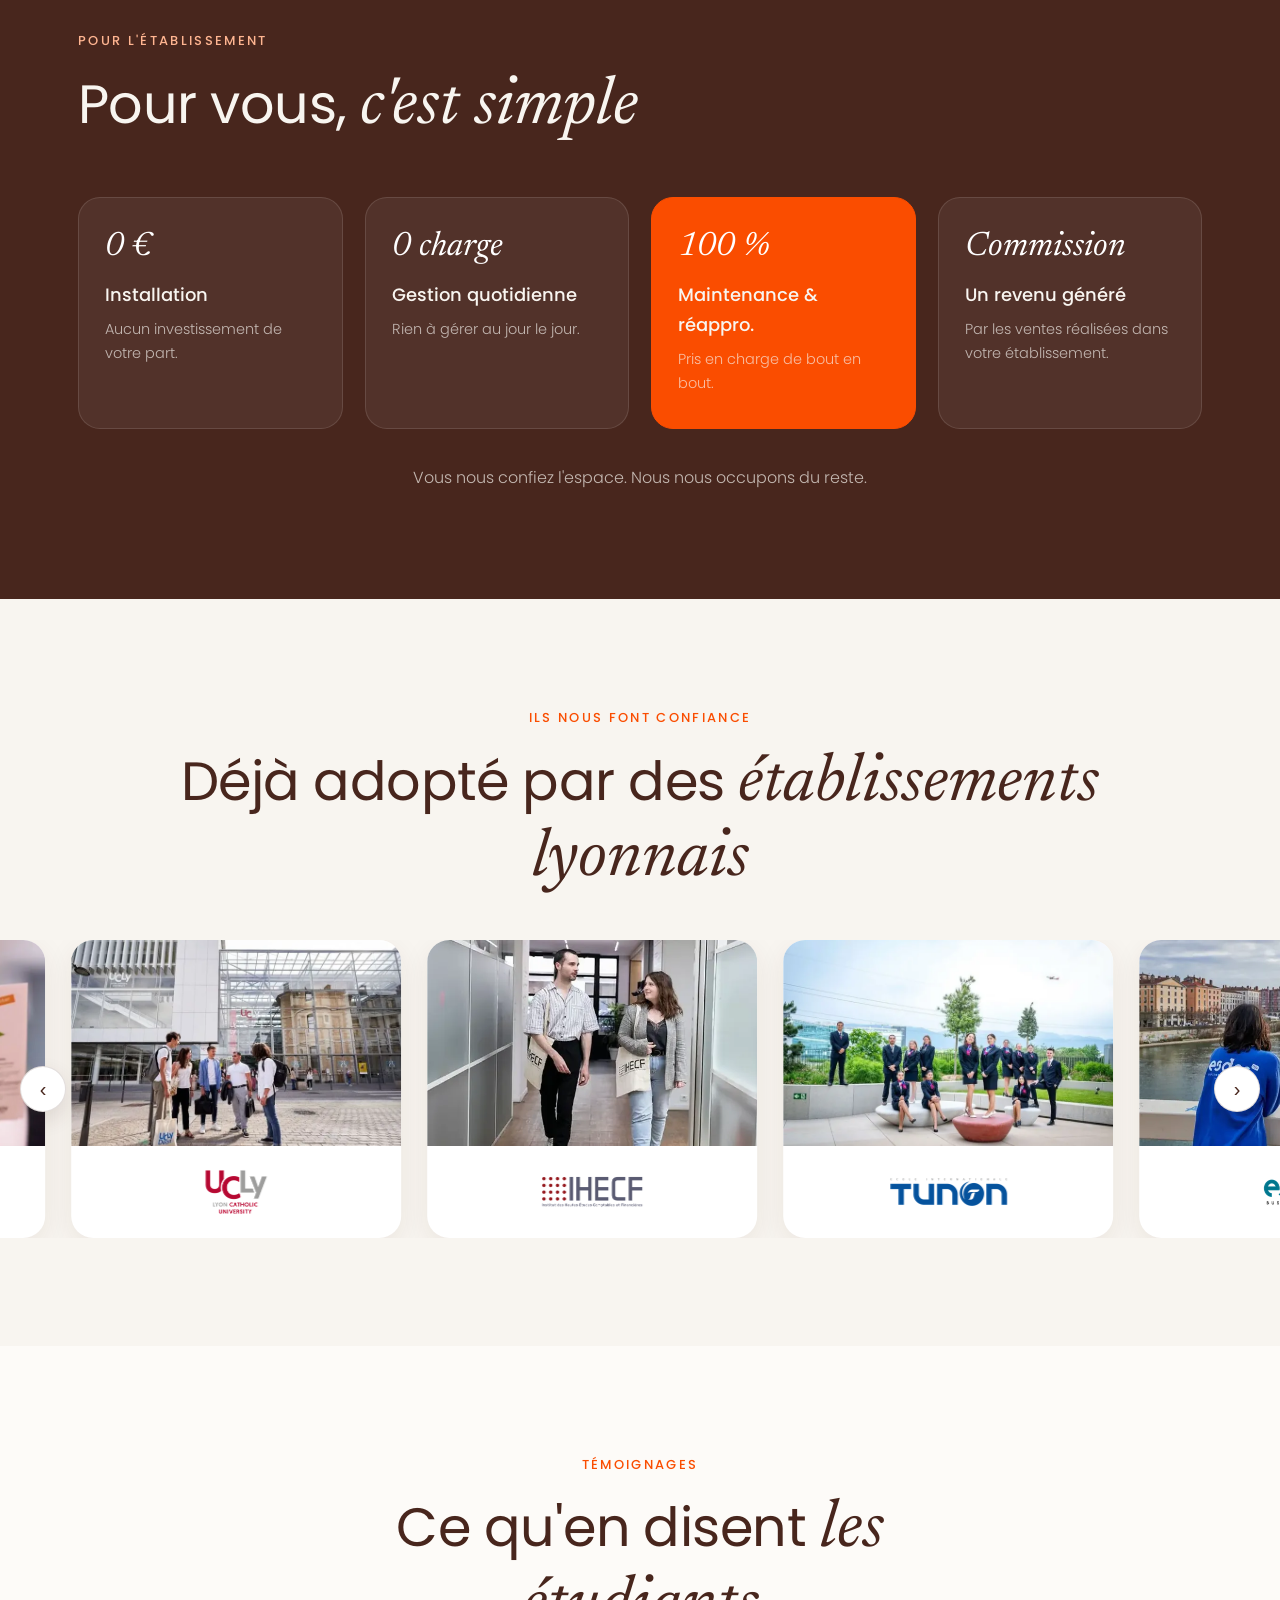
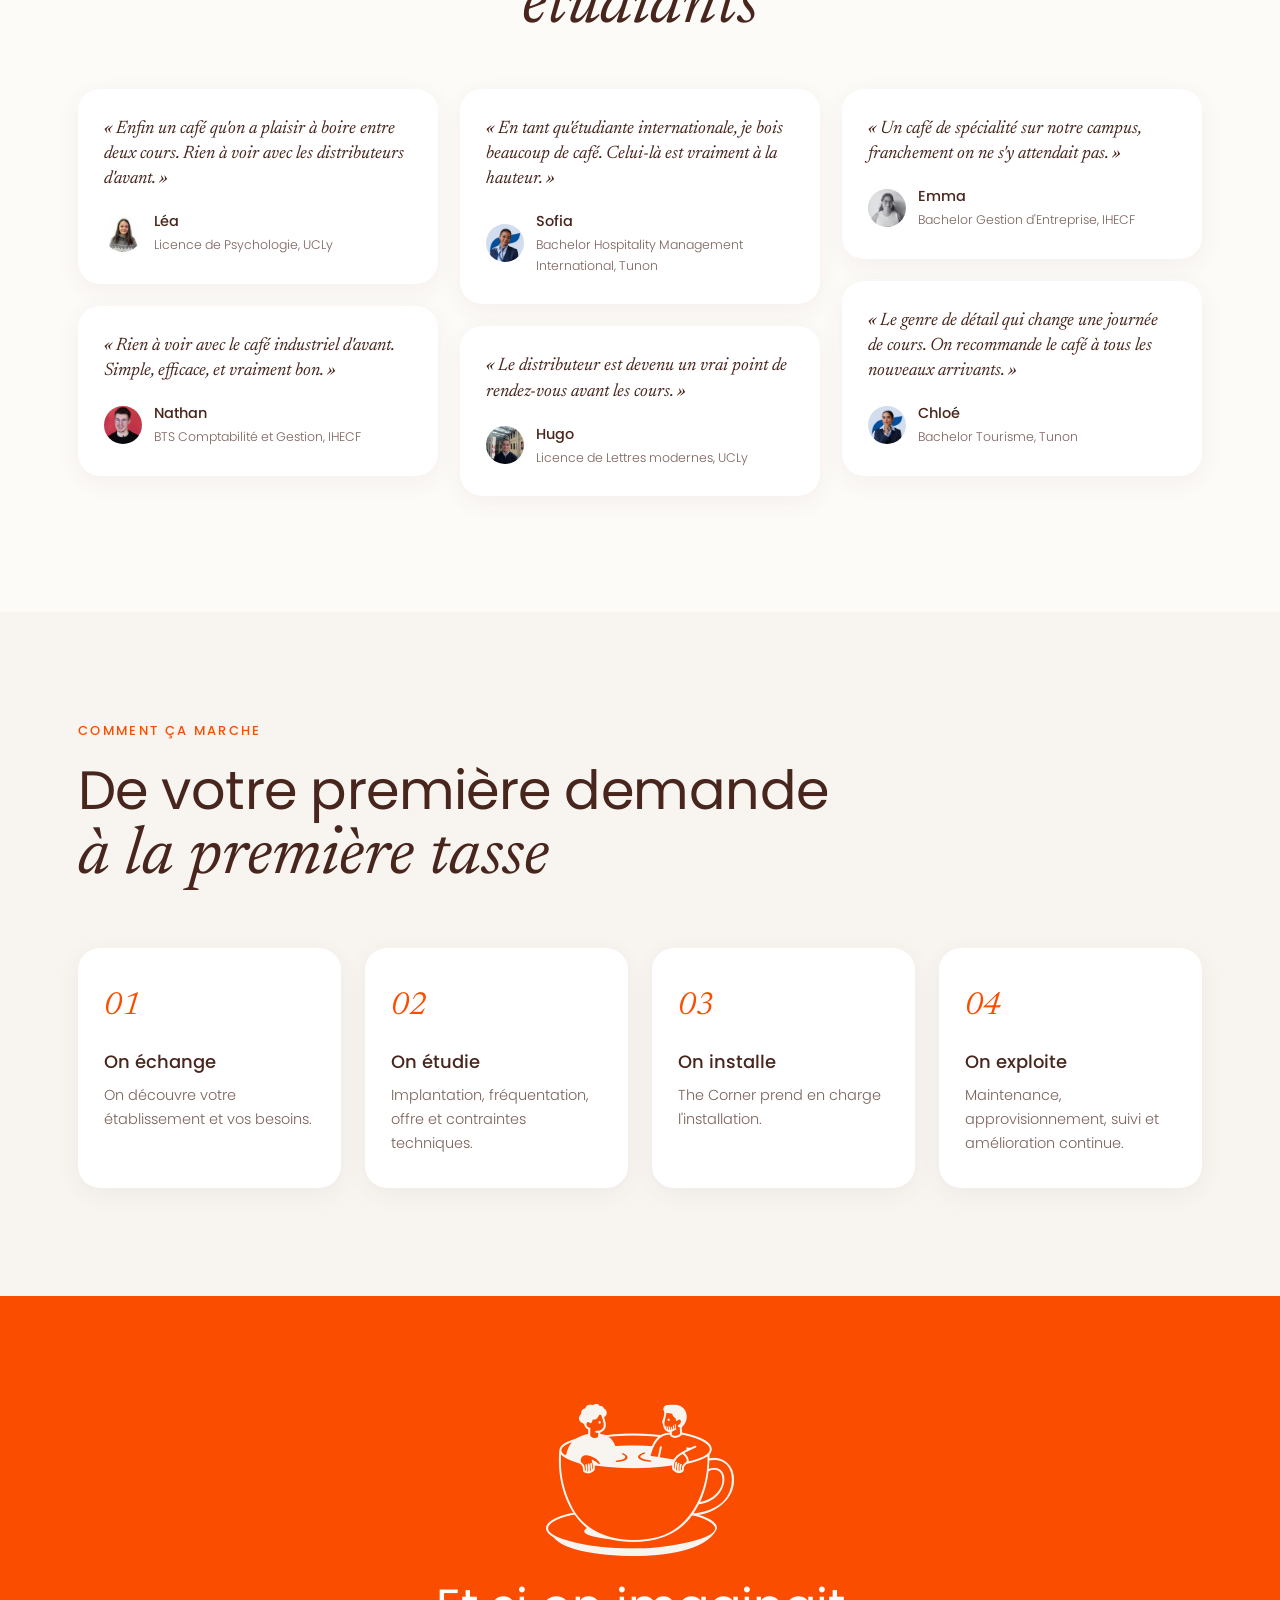
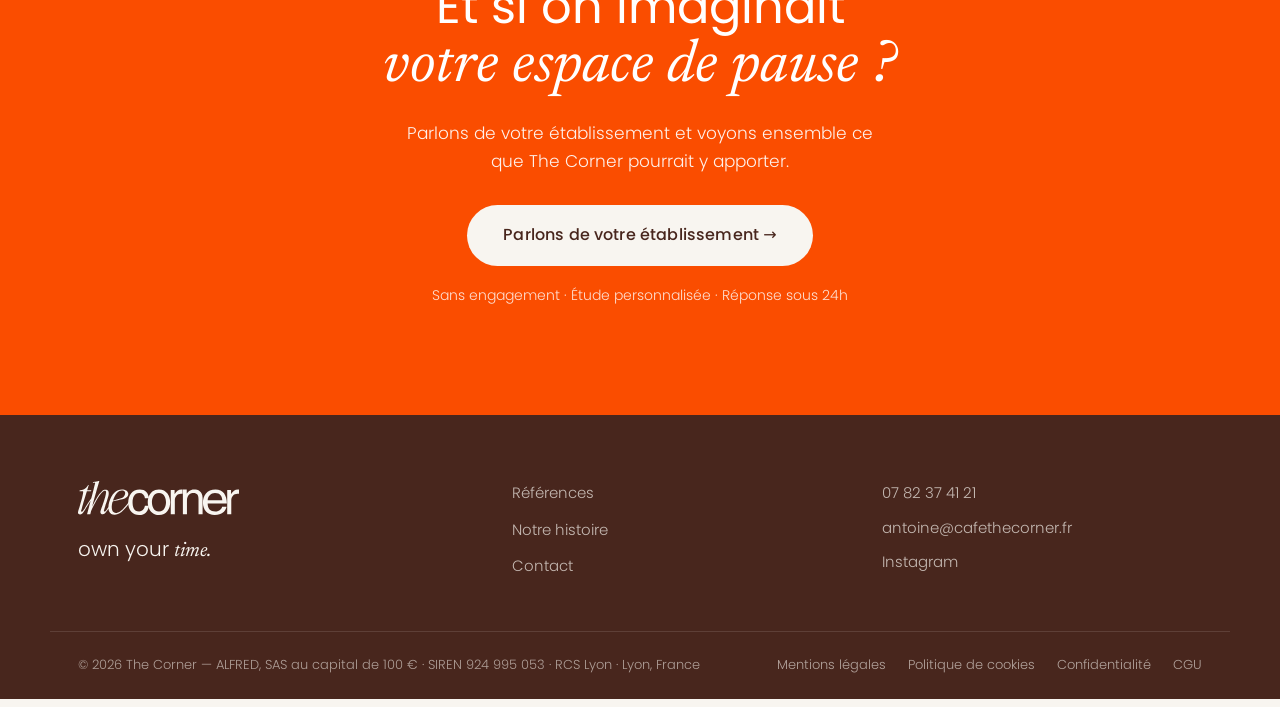
==== commit 759672c8: "Réduit la contention de bande passante sur le chemin critique mobile - Préchargement limité aux 2 po" ====
--- a/index.html
+++ b/index.html
@@ -18,9 +18,7 @@
   <meta name="twitter:image" content="https://cafethecorner.fr/assets/img/photos/og-image.jpg">
   <link rel="icon" type="image/png" href="assets/img/logos/favicon.png">
   <link rel="apple-touch-icon" href="assets/img/logos/apple-touch-icon.png">
-  <link rel="preload" href="assets/fonts/Poppins-Light.woff2" as="font" type="font/woff2" crossorigin>
   <link rel="preload" href="assets/fonts/Poppins-Regular.woff2" as="font" type="font/woff2" crossorigin>
-  <link rel="preload" href="assets/fonts/Poppins-Medium.woff2" as="font" type="font/woff2" crossorigin>
   <link rel="preload" href="assets/fonts/Newsreader-Italic.woff2" as="font" type="font/woff2" crossorigin>
   <link rel="stylesheet" href="assets/css/style.css">
   <link rel="preload" as="style" href="https://assets.calendly.com/assets/external/widget.css" onload="this.onload=null;this.rel='stylesheet'">
@@ -148,7 +146,7 @@
           <a href="histoire.html" class="constat__link">Découvrir notre histoire →</a>
         </div>
         <figure class="constat__visual reveal reveal--delay">
-          <img src="assets/img/illustrations/duo-marche.png" width="680" height="624" alt="Deux étudiants qui discutent en marchant sur le campus">
+          <img src="assets/img/illustrations/duo-marche.webp" width="680" height="624" alt="Deux étudiants qui discutent en marchant sur le campus">
         </figure>
       </div>
     </section>
@@ -395,6 +393,15 @@
 
     <script src="https://assets.calendly.com/assets/external/widget.js" async></script>
 <script src="assets/js/main.js" defer></script>
-<!-- Cloudflare Web Analytics --><script type='module' src='https://static.cloudflareinsights.com/beacon.min.js' data-cf-beacon='{"token": "94f4d6f1435a416b84dbb6d8daf969ca"}'></script><!-- End Cloudflare Web Analytics -->
+<!-- Cloudflare Web Analytics (chargé après le load pour ne pas concurrencer le rendu initial) -->
+<script>
+window.addEventListener('load', function () {
+  var s = document.createElement('script');
+  s.type = 'module';
+  s.src = 'https://static.cloudflareinsights.com/beacon.min.js';
+  s.setAttribute('data-cf-beacon', '{"token": "94f4d6f1435a416b84dbb6d8daf969ca"}');
+  document.body.appendChild(s);
+});
+</script>
 </body>
 </html>
--- a/assets/css/style.css
+++ b/assets/css/style.css
@@ -725,7 +725,7 @@
 }
 .booking-panel.is-open { opacity:1; transform:translateY(0) scale(1); pointer-events:auto; }
 .booking-panel__head { display:flex; align-items:center; justify-content:space-between; padding:16px 18px; border-bottom:1px solid rgba(72,38,29,.1); flex:none; }
-.booking-panel__title { font-weight:600; color:var(--brun); font-size:15px; }
+.booking-panel__title { font-weight:500; color:var(--brun); font-size:15px; }
 .booking-panel__close { background:none; border:none; font-size:17px; color:var(--brun-soft); cursor:pointer; padding:4px; line-height:1; }
 .booking-panel__close:hover { color:var(--orange); }
 .booking-panel__intro { padding:14px 18px 0; font-size:14px; color:var(--brun-soft); flex:none; }
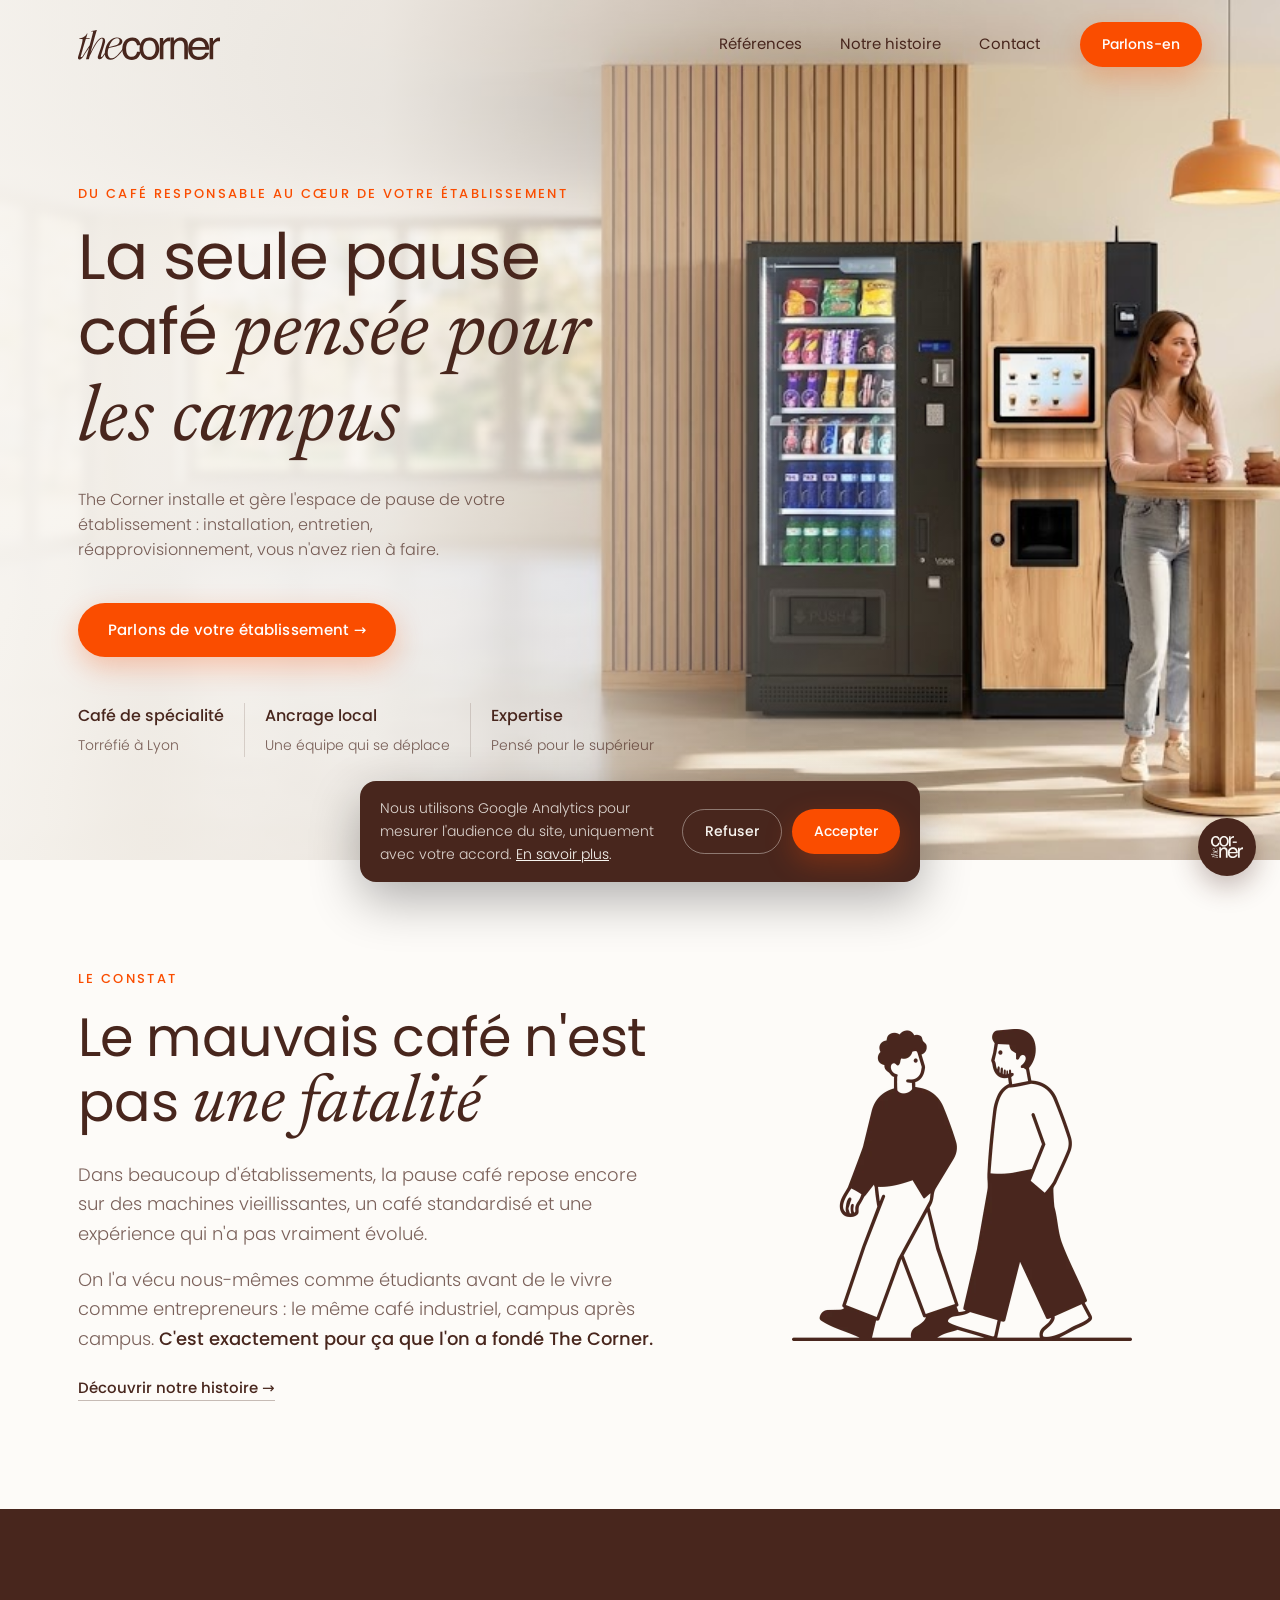
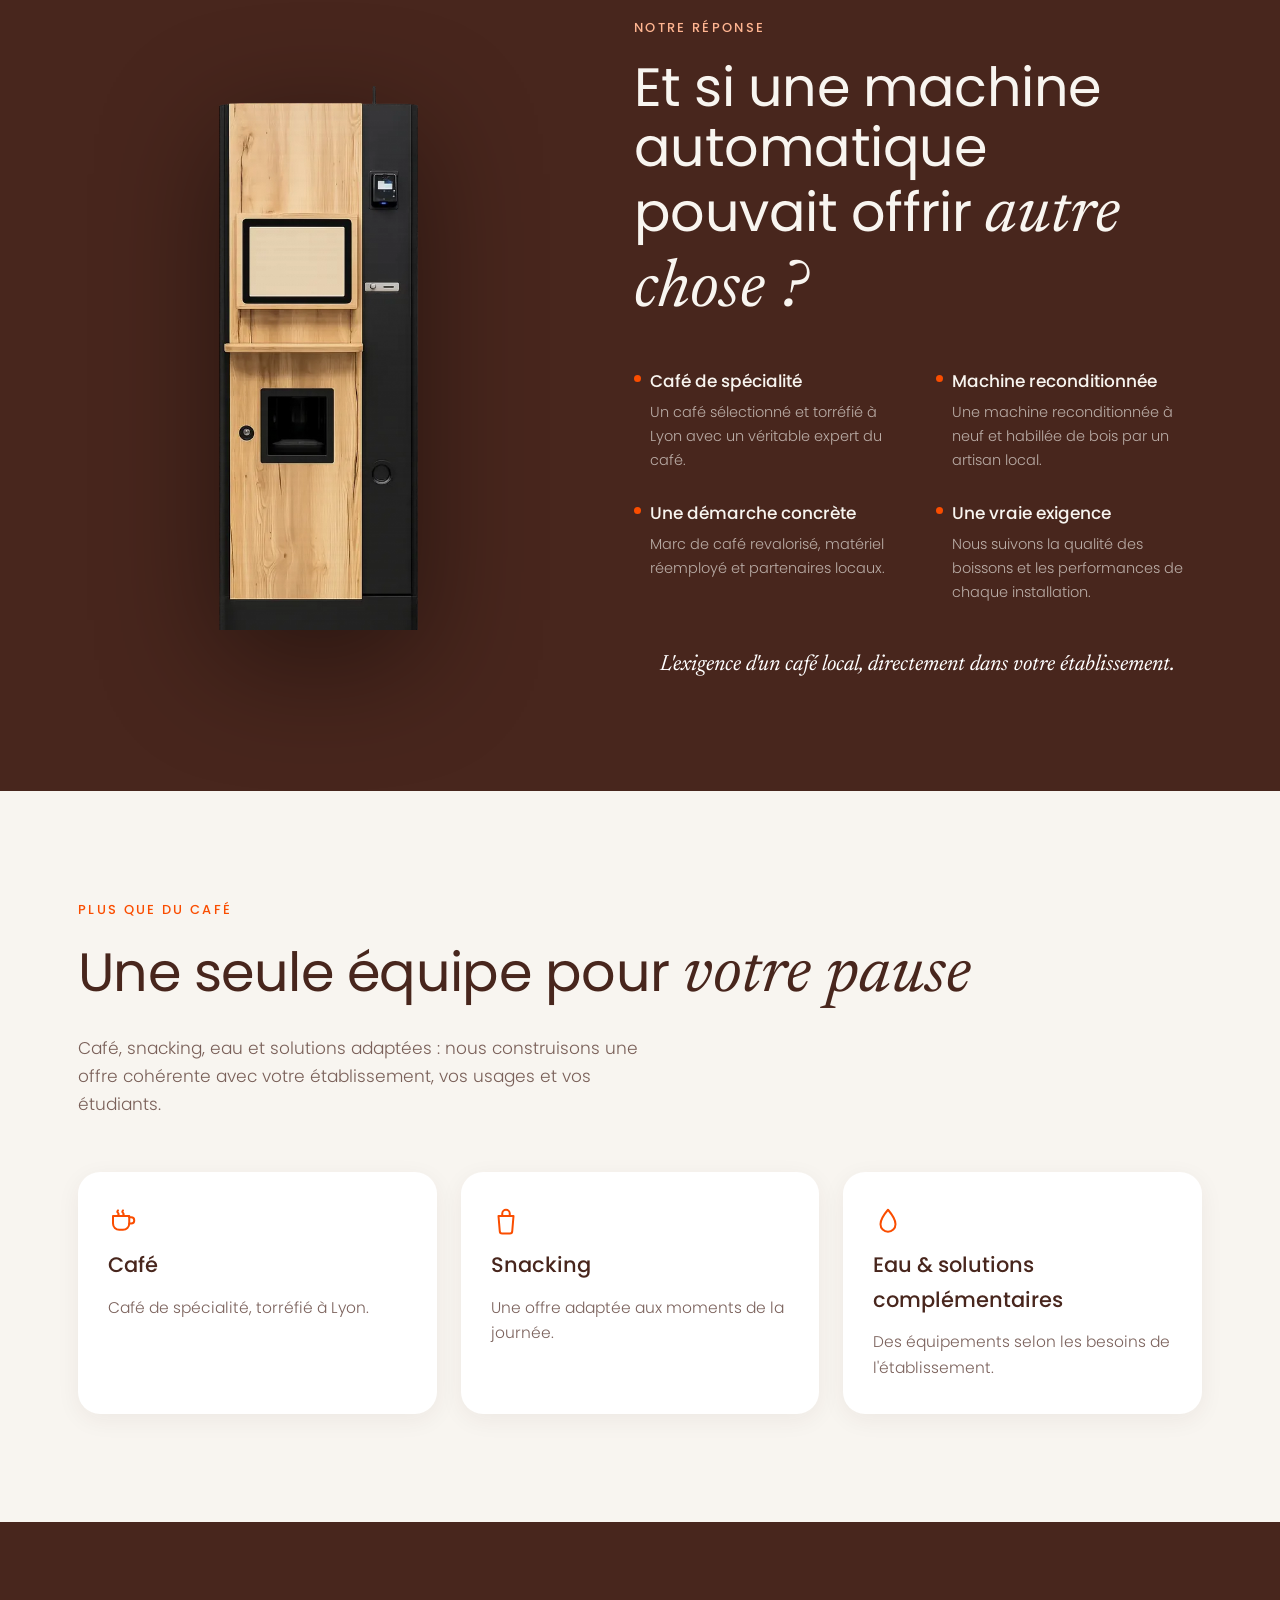
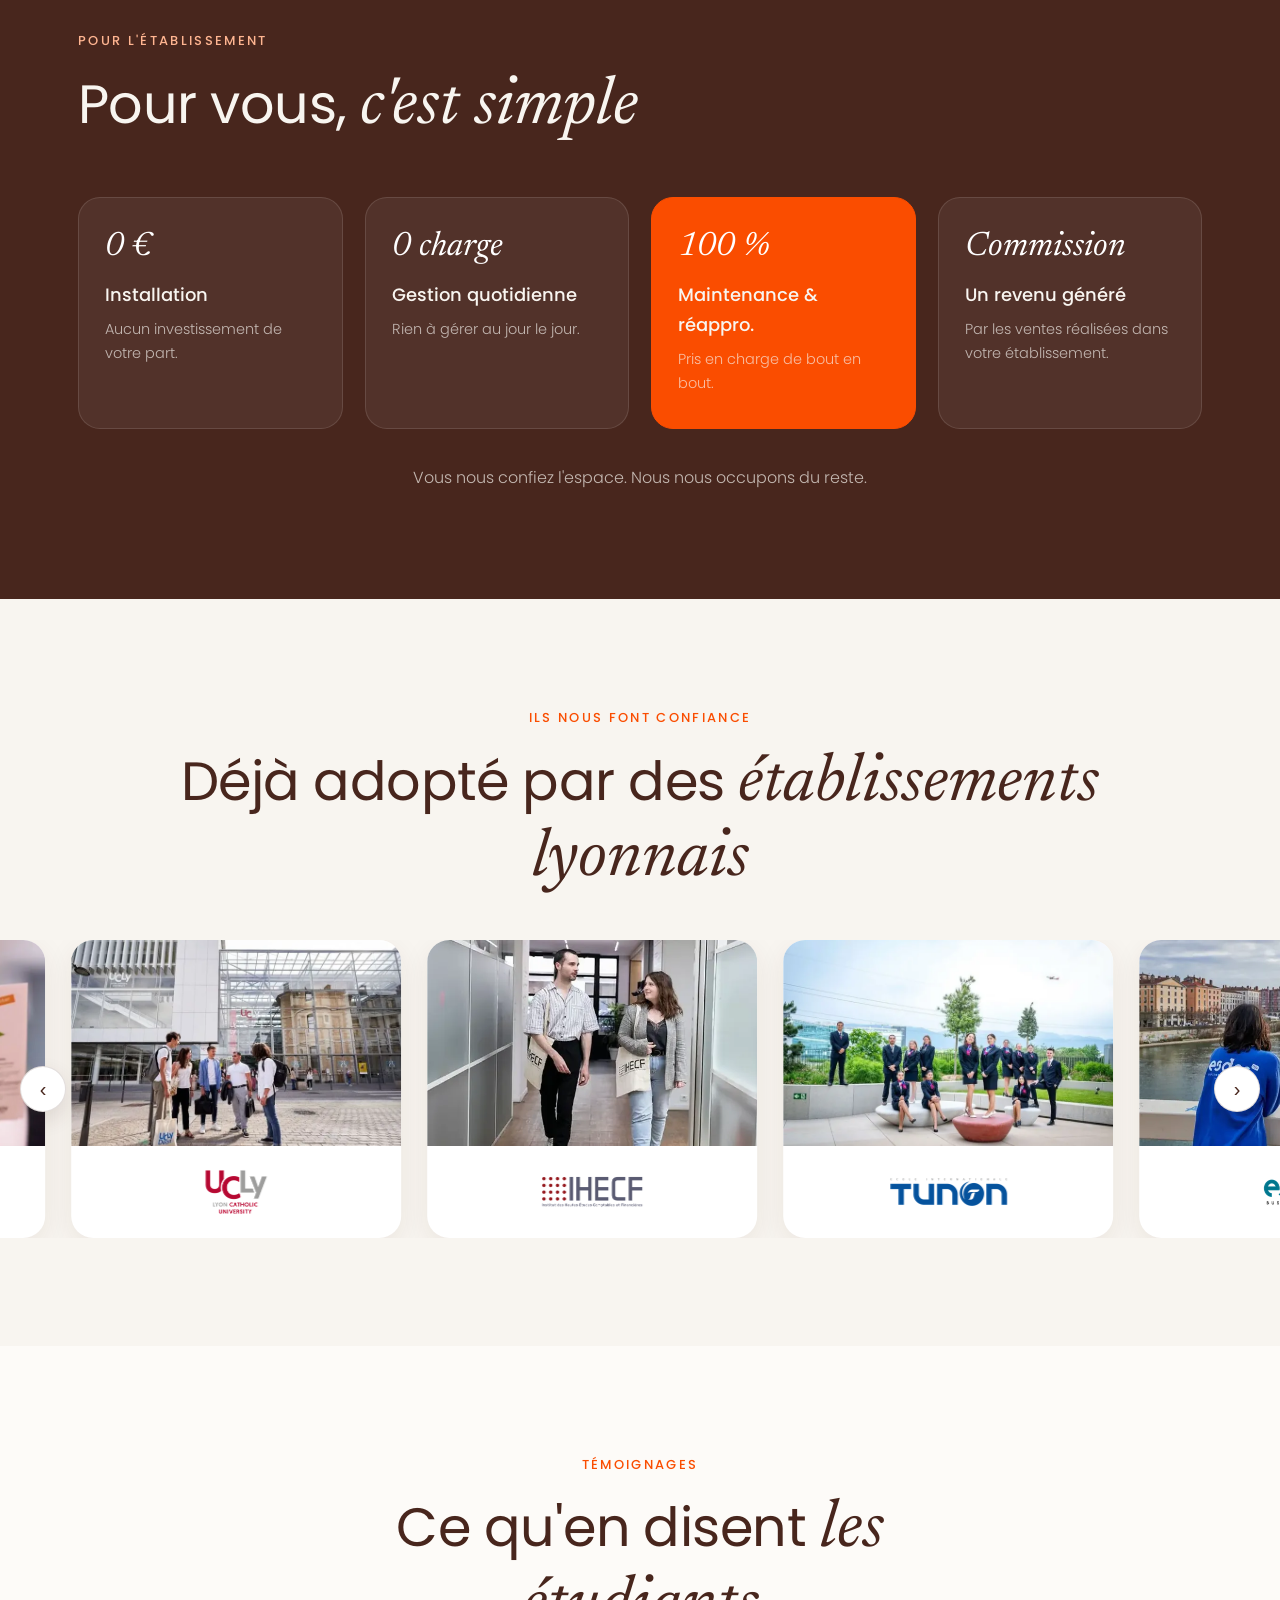
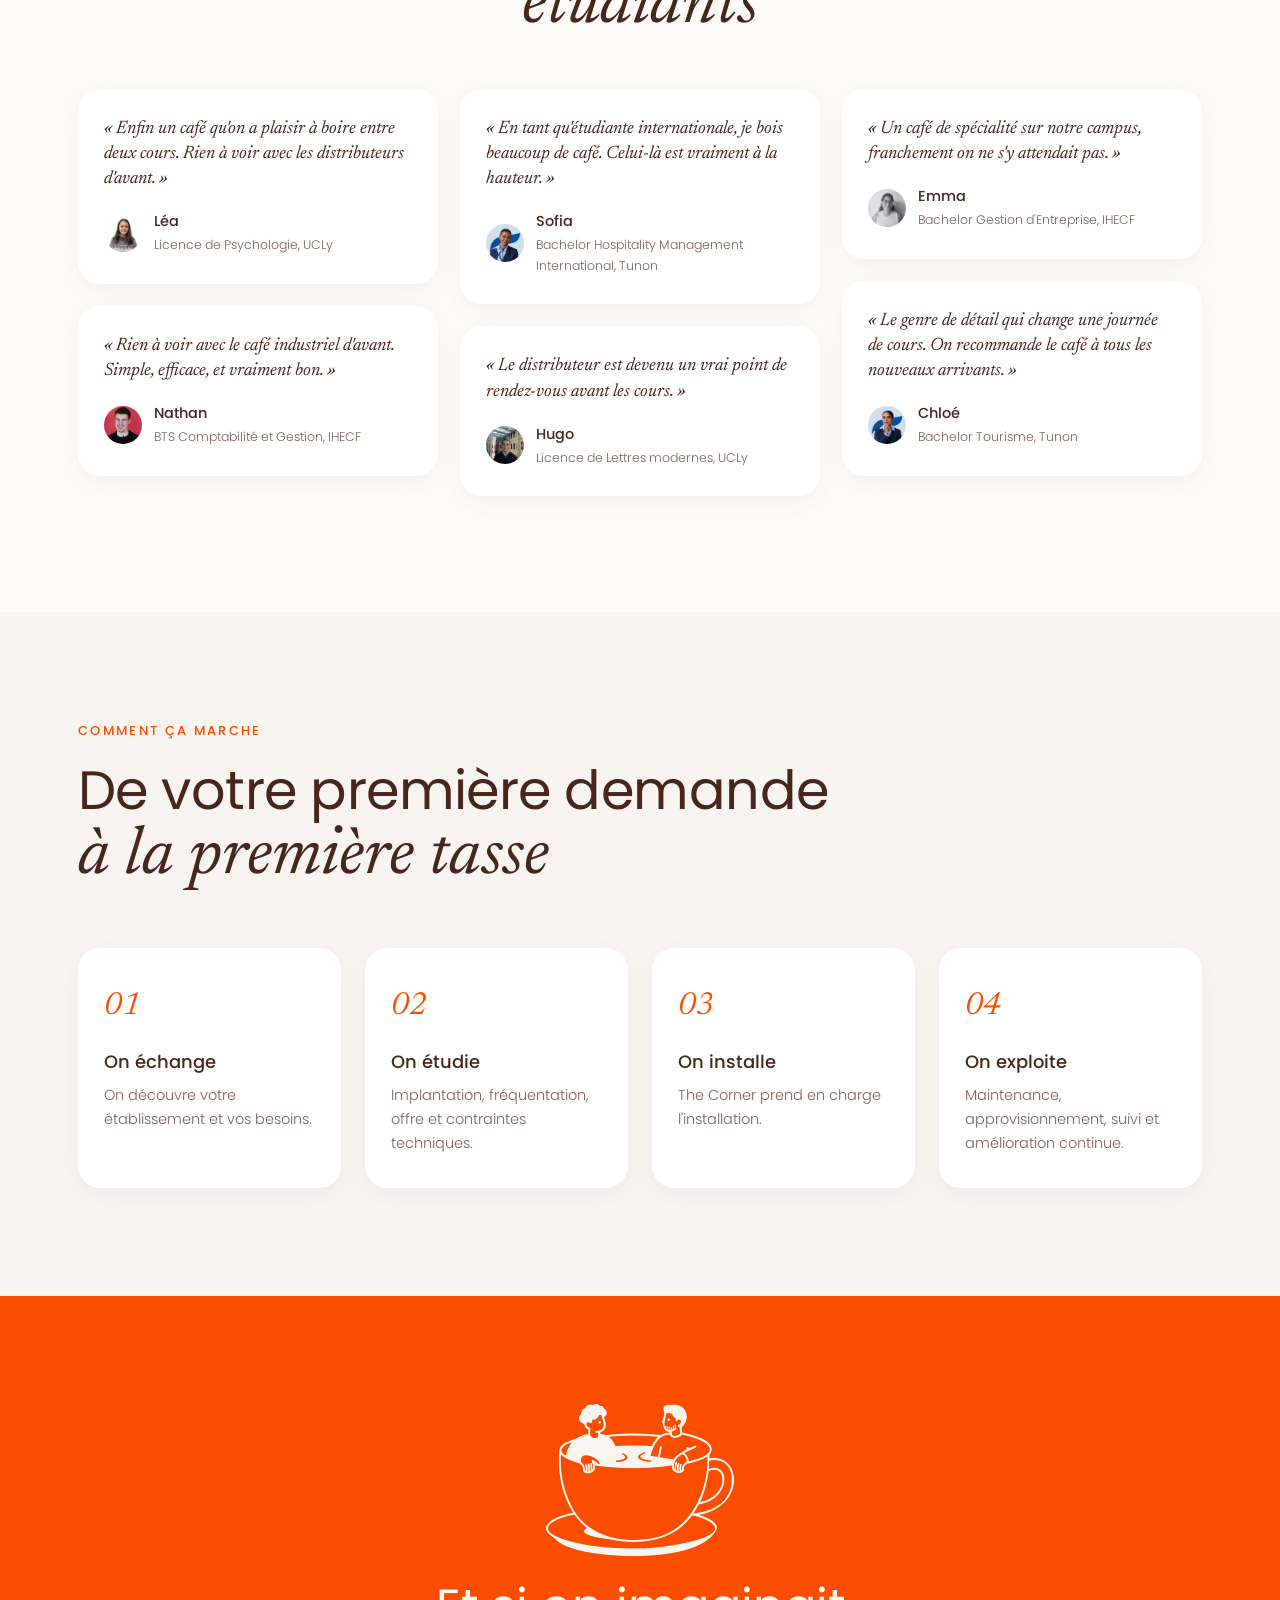
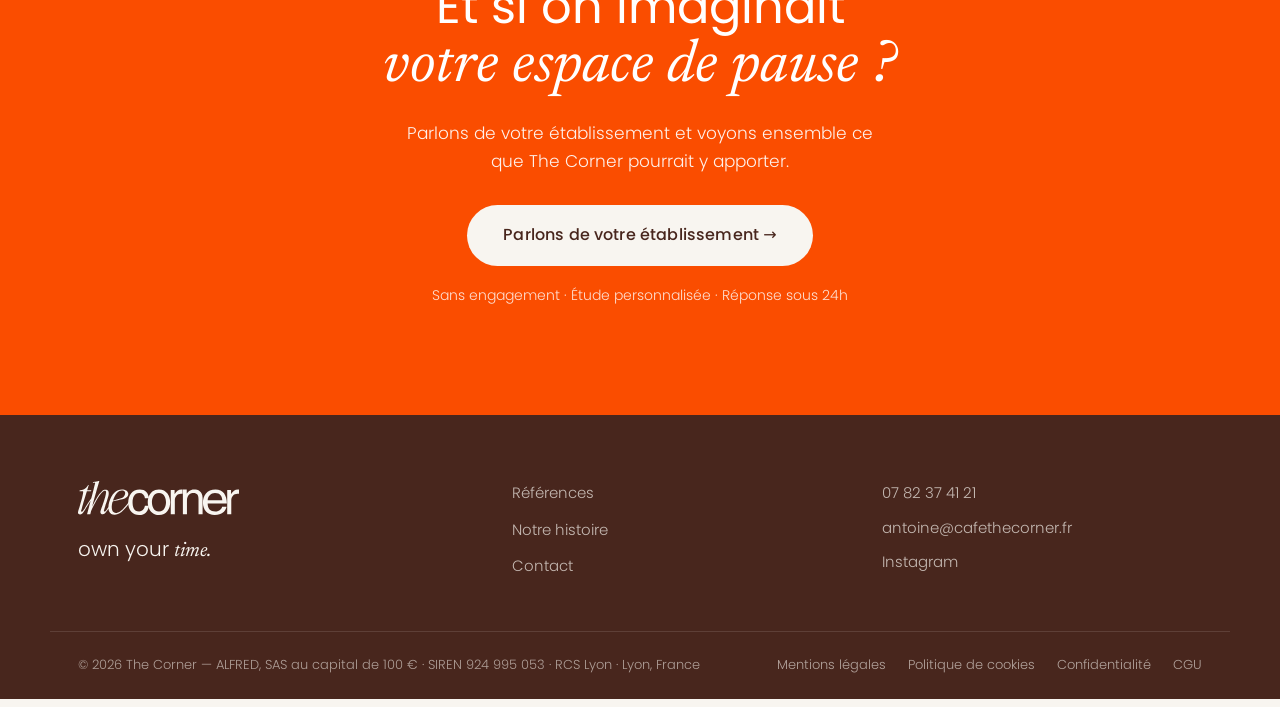
==== commit f9509645: "scene-1.png converti en WebP (47,7 Ko -> 22,4 Ko)" ====
--- a/index.html
+++ b/index.html
@@ -346,7 +346,7 @@
     <!-- 08 · CTA FINAL — passer à l'action -->
     <section class="cta section section--orange">
       <div class="container reveal">
-        <img class="cta__illu" src="assets/img/illustrations/blanc/scene-1.png" width="376" height="304" alt="" aria-hidden="true">
+        <img class="cta__illu" src="assets/img/illustrations/blanc/scene-1.webp" width="376" height="304" alt="" aria-hidden="true">
         <h2 class="cta__title">Et si on imaginait<br><em>votre espace de pause&nbsp;?</em></h2>
         <p class="cta__text">Parlons de votre établissement et voyons ensemble ce que The Corner pourrait y apporter.</p>
         <a href="contact.html" class="btn btn--light btn--big">Parlons de votre établissement →</a>
